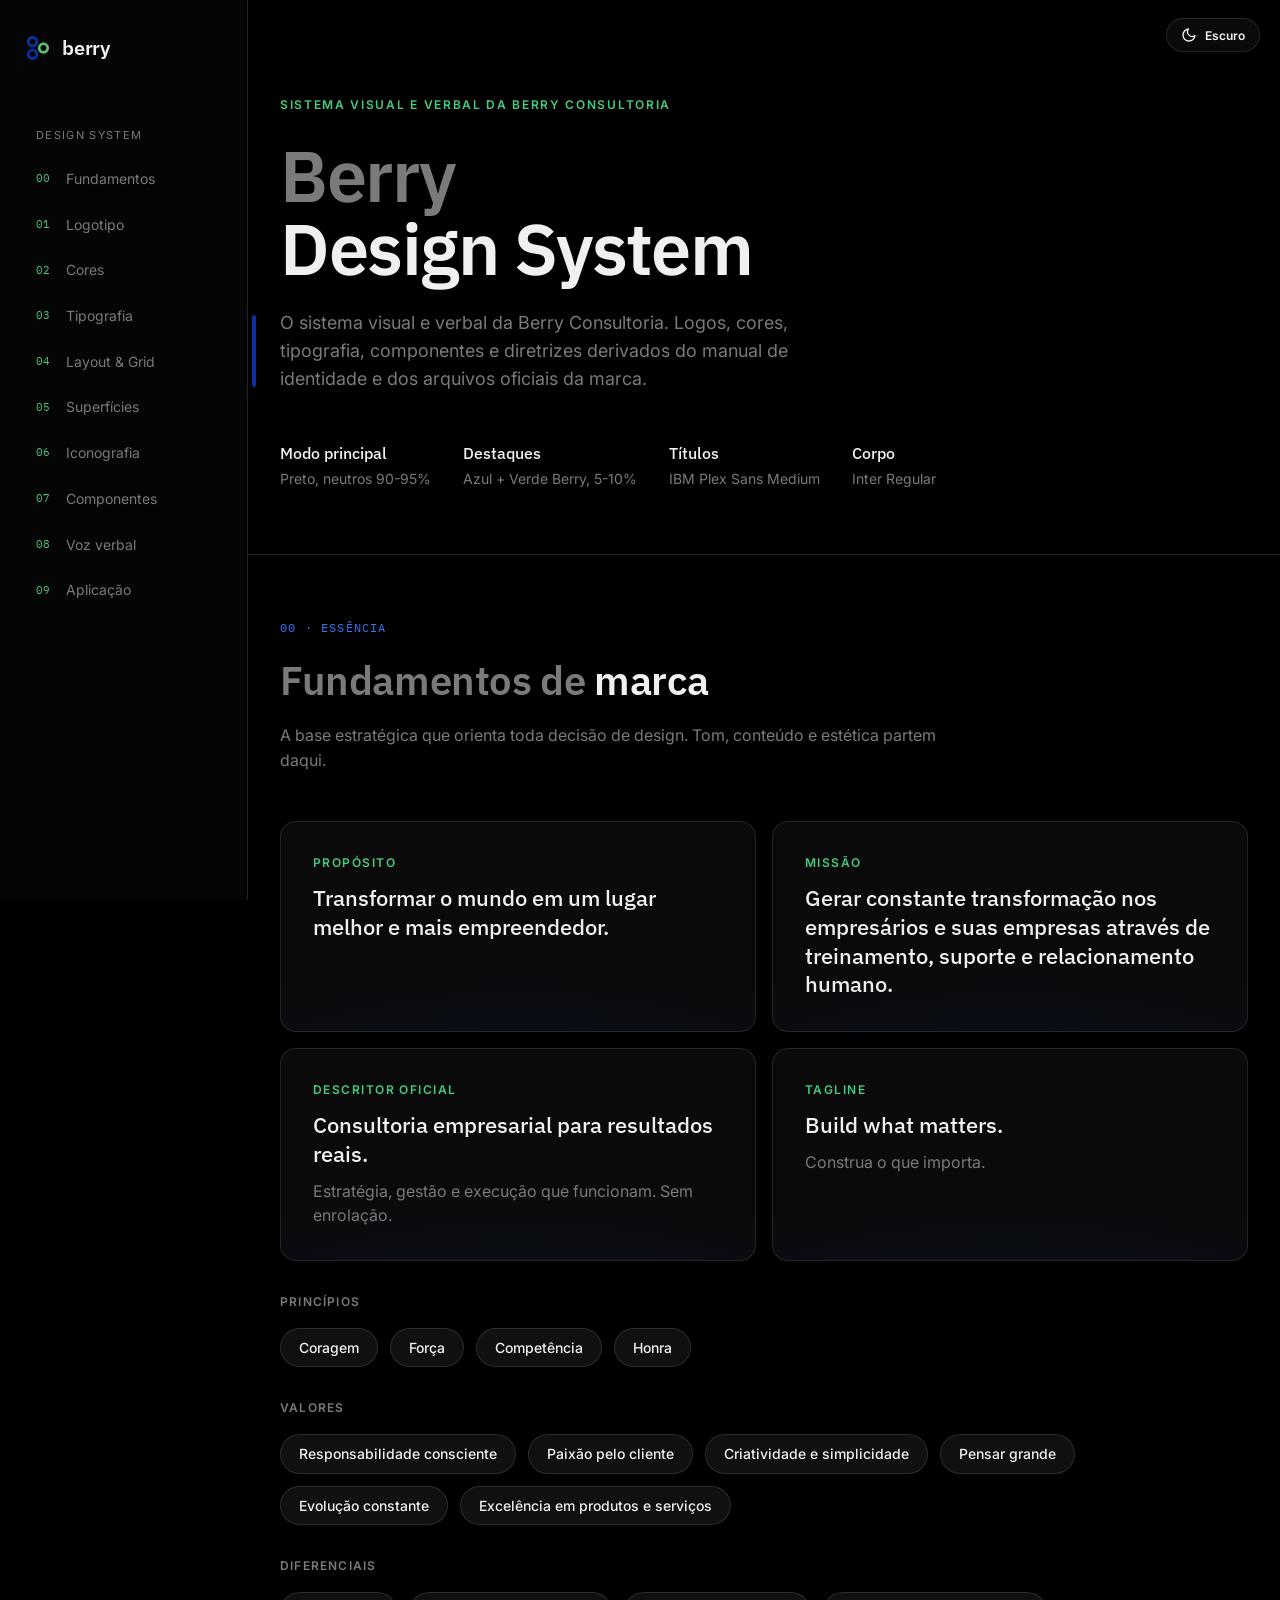
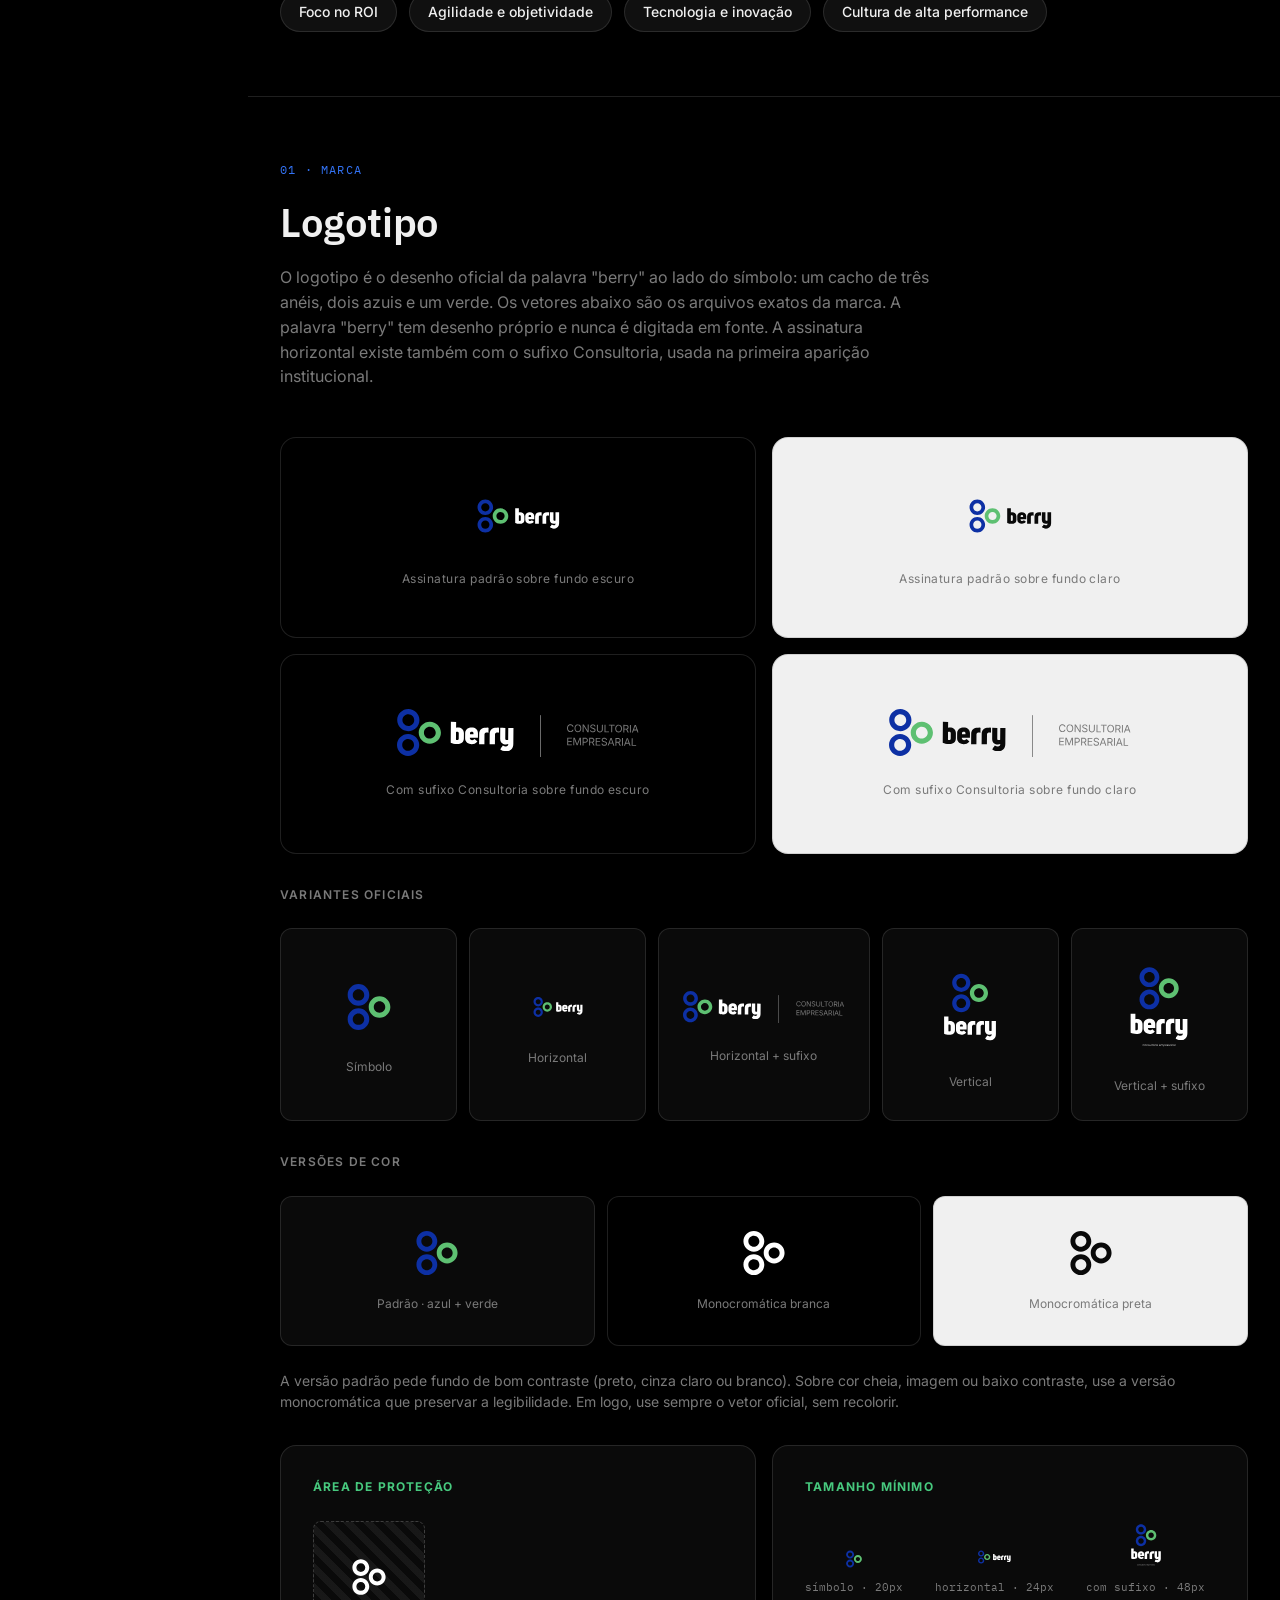
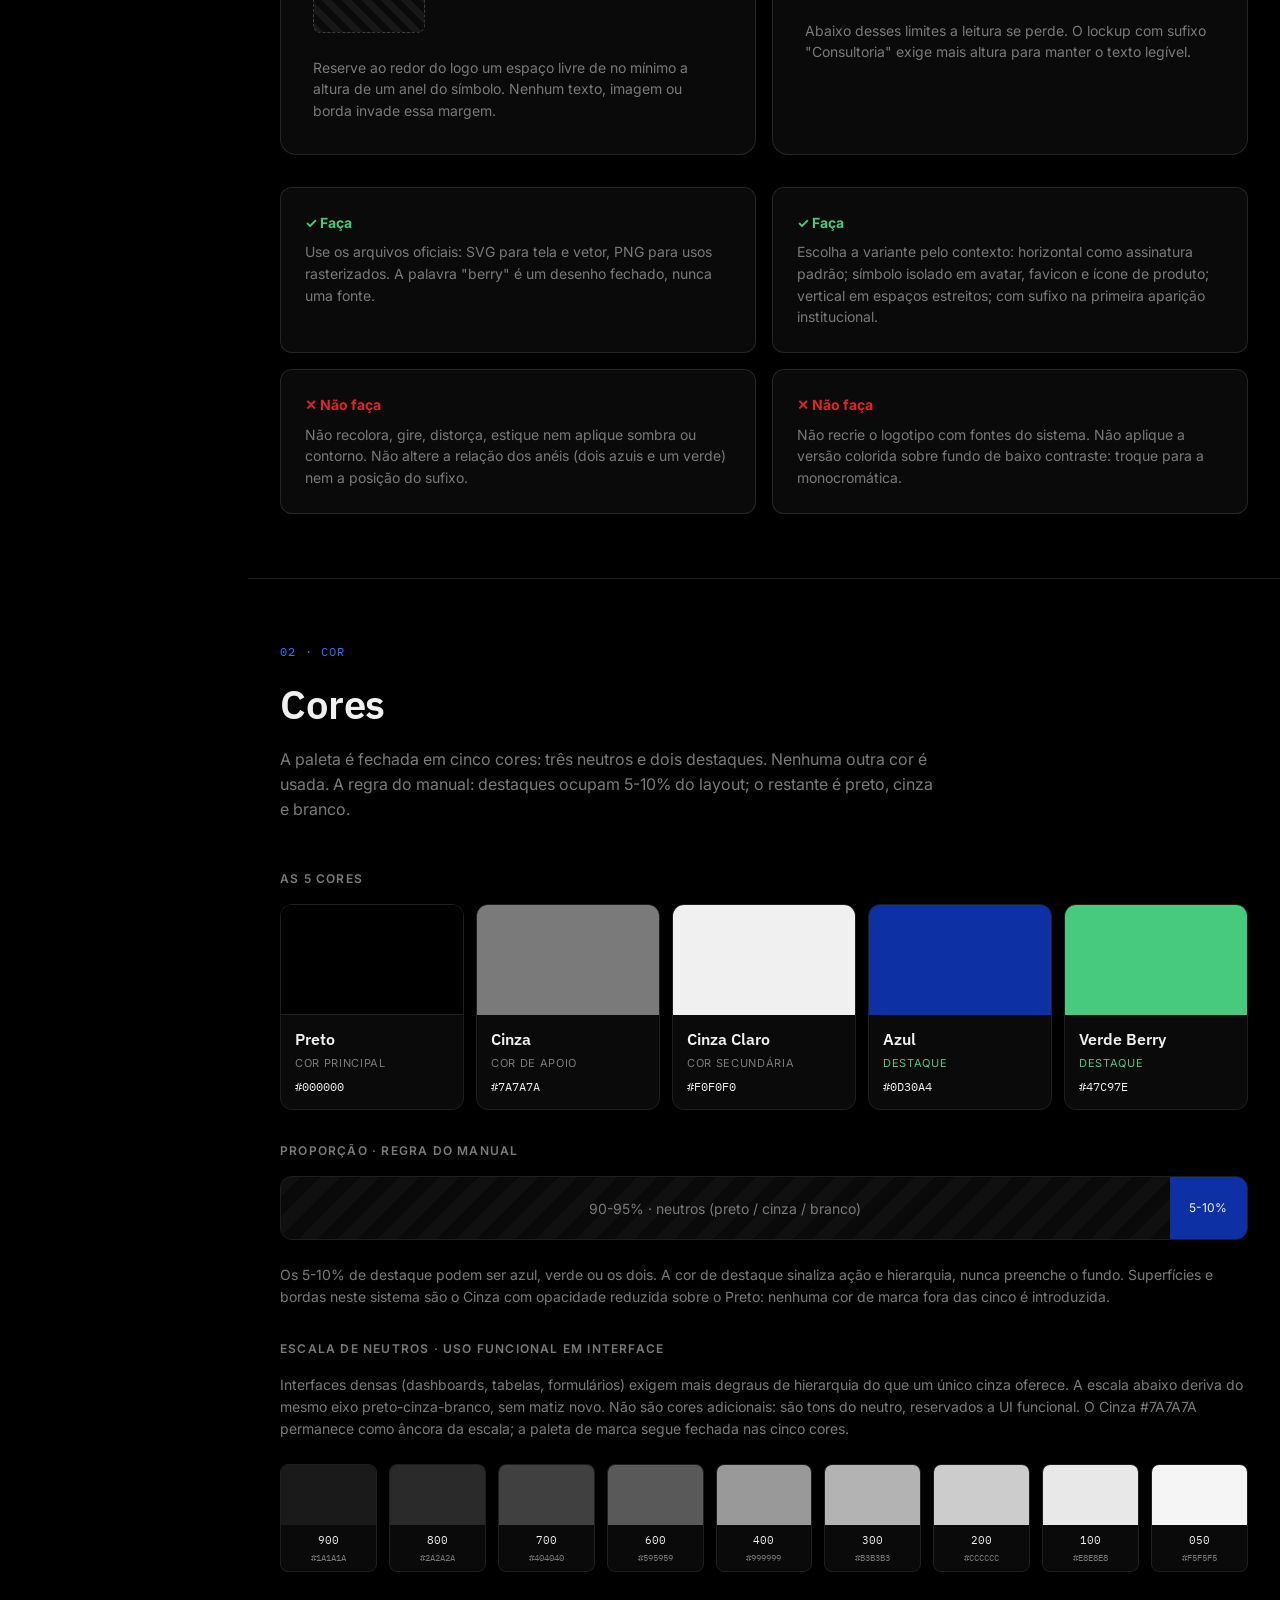
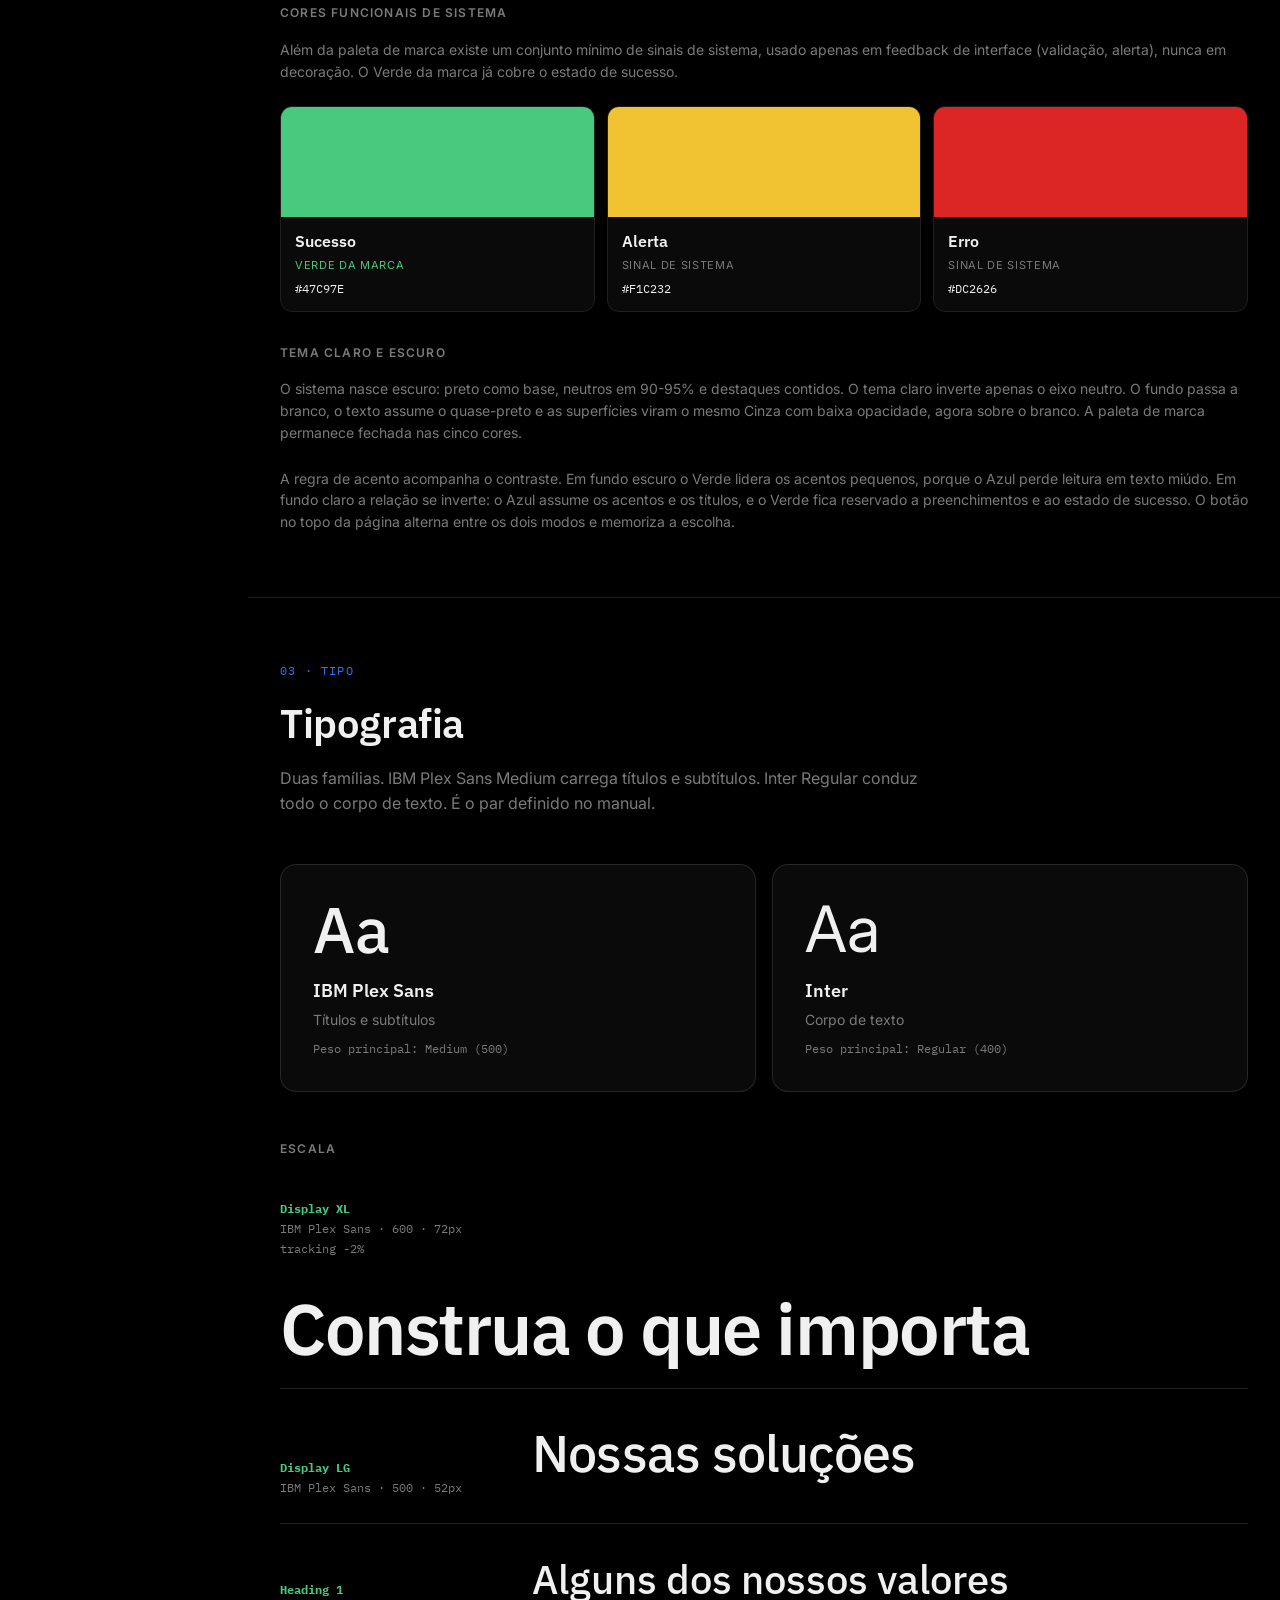
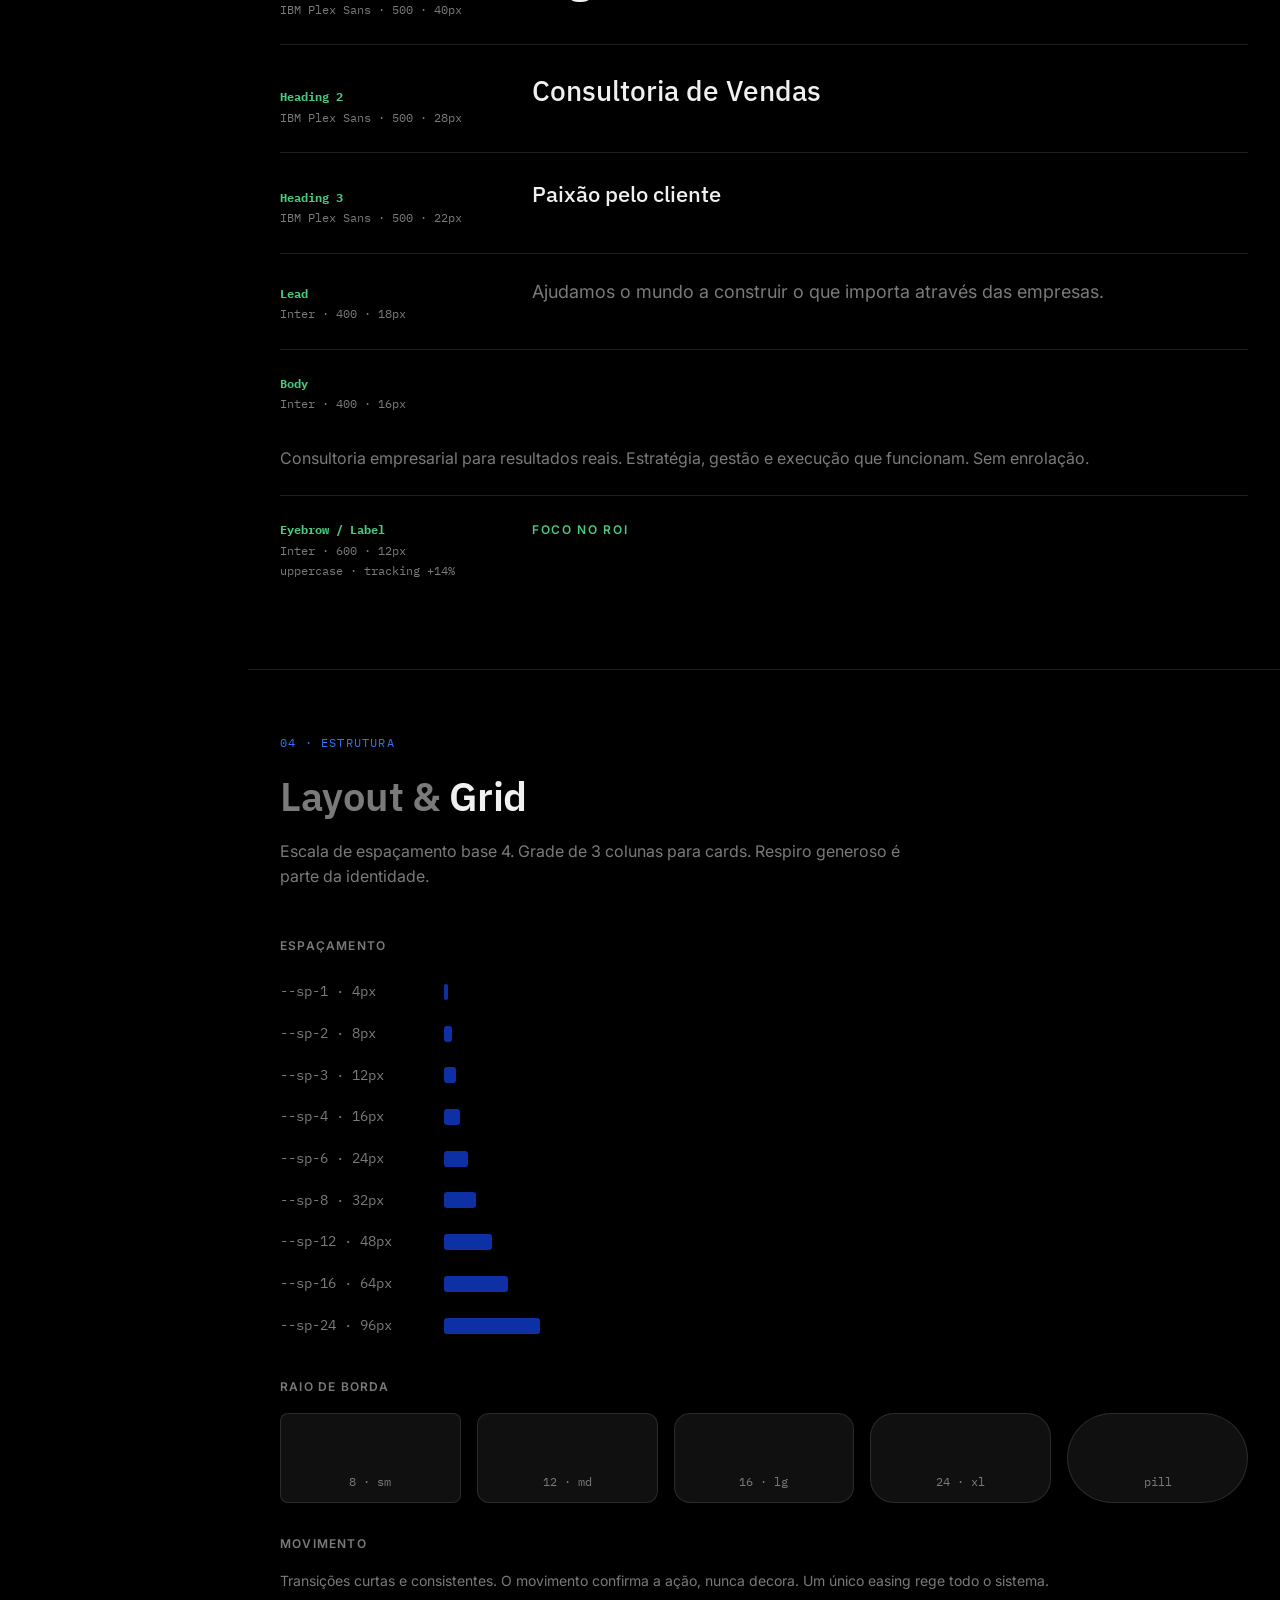
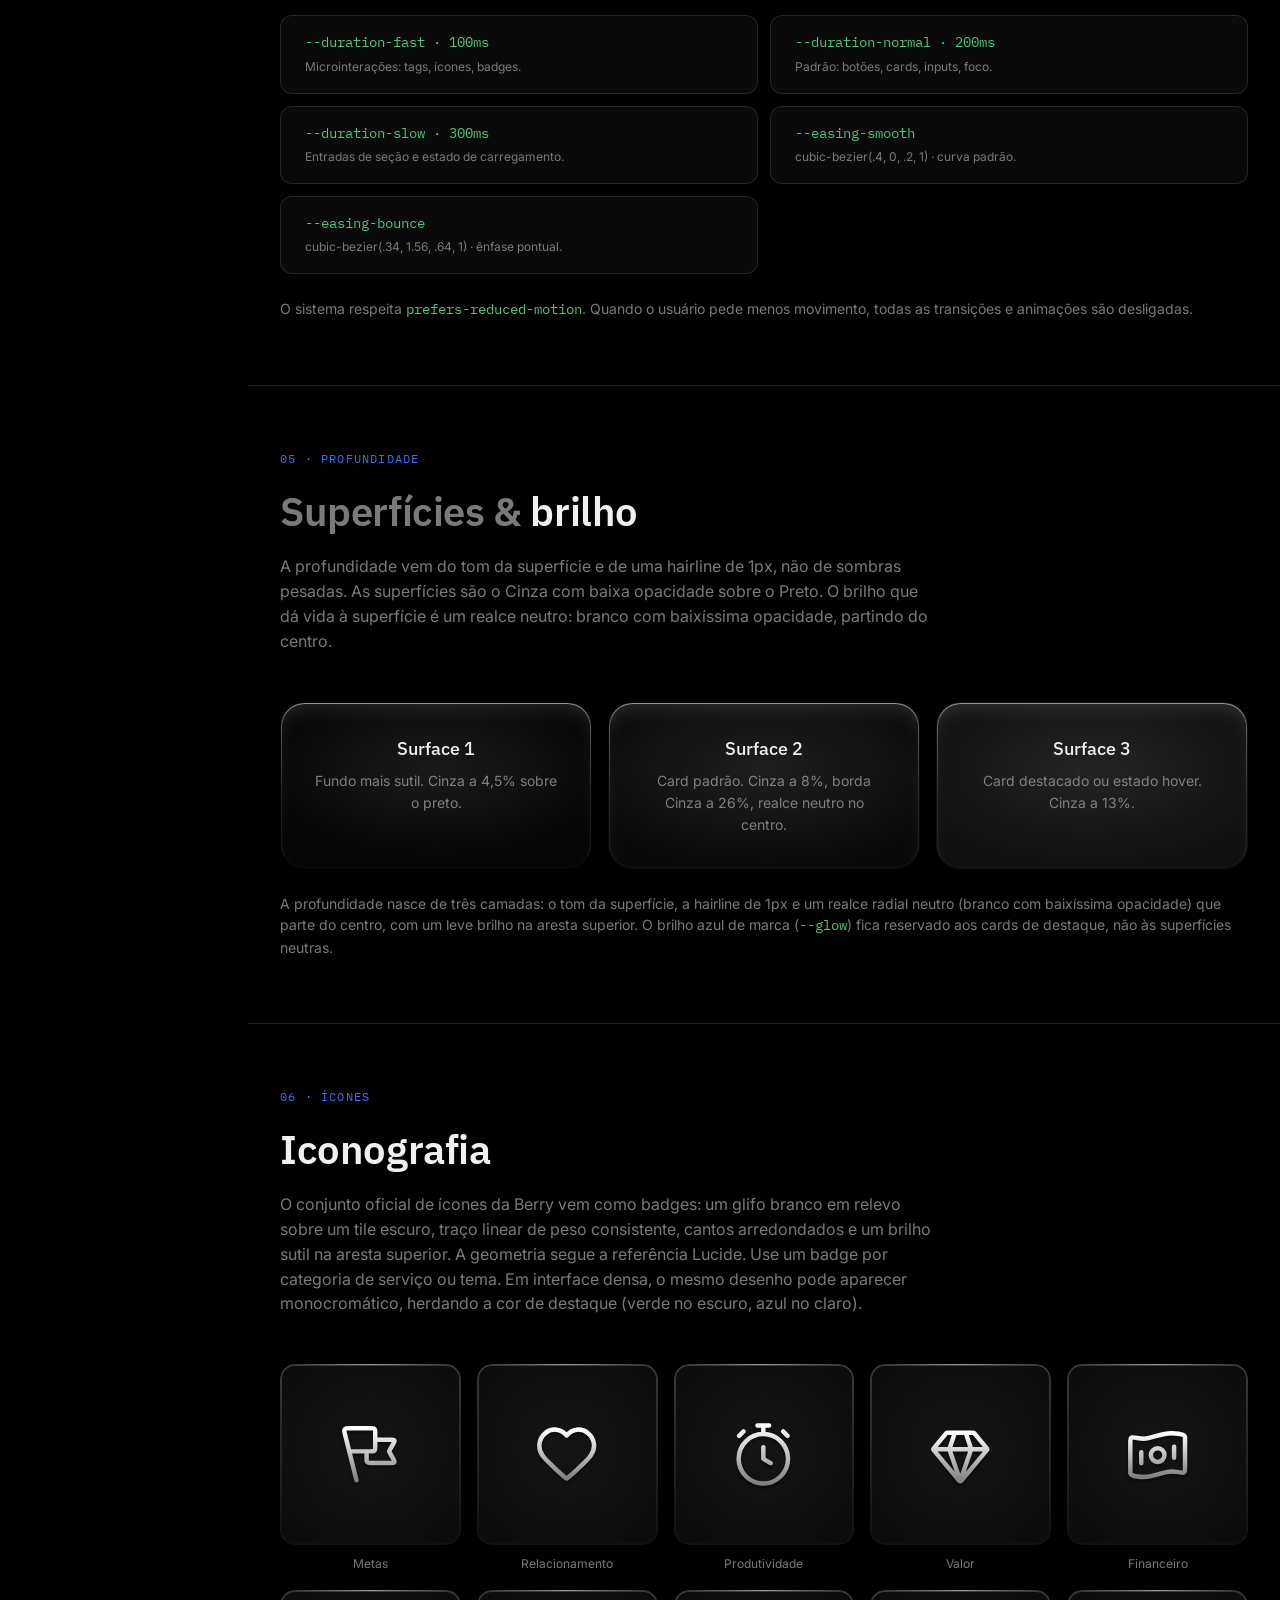
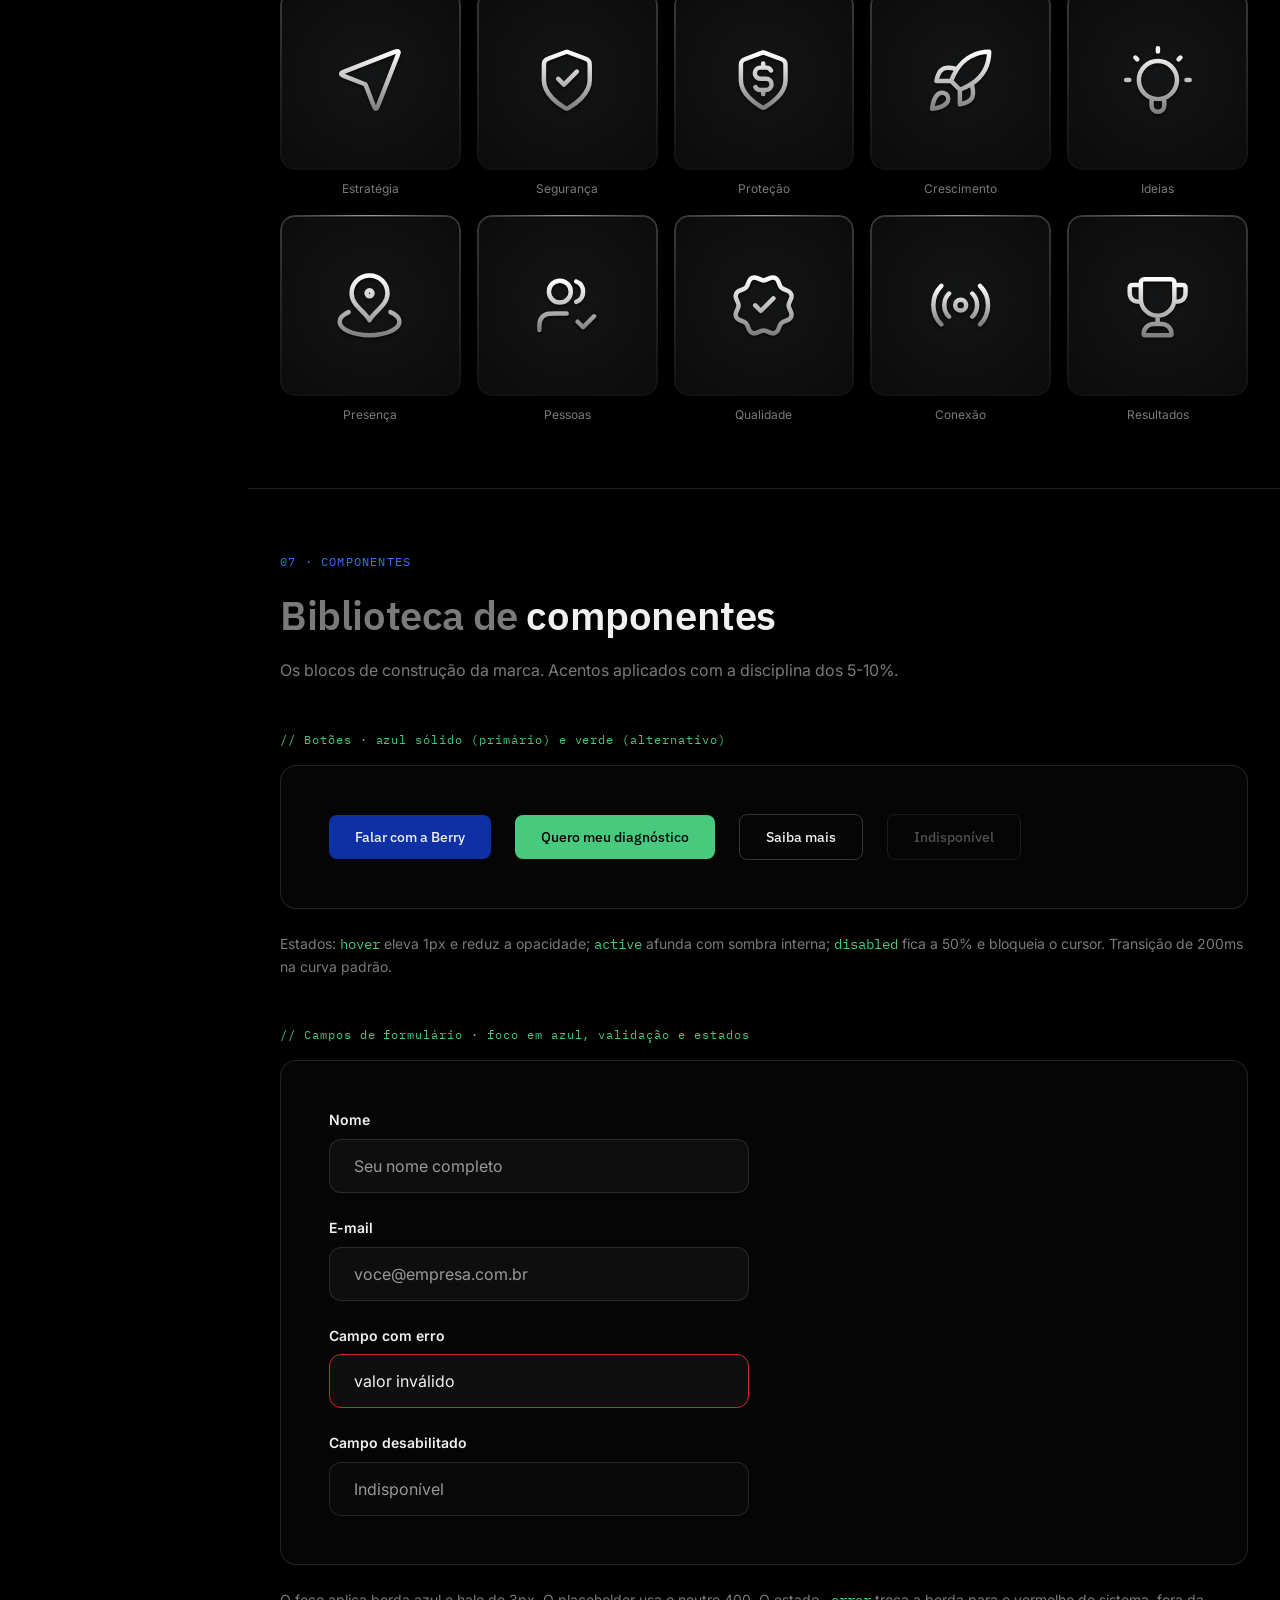
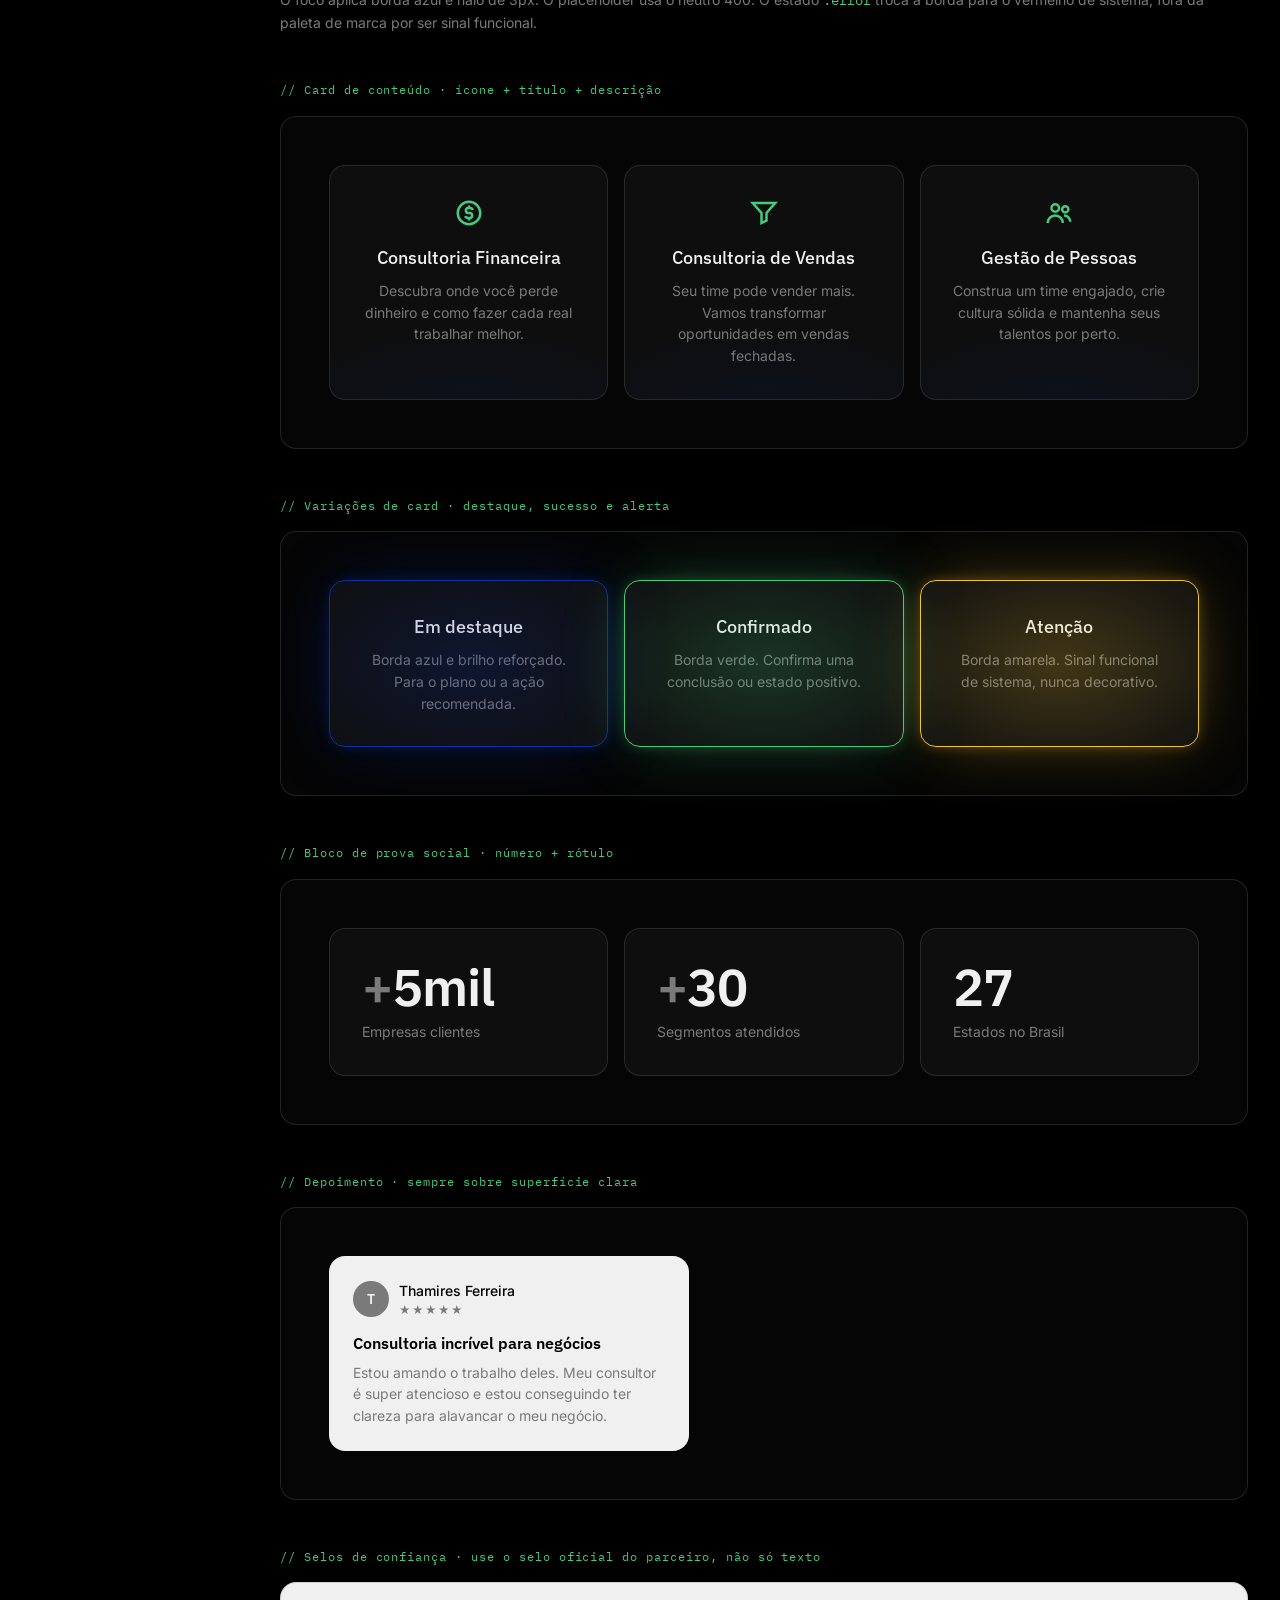
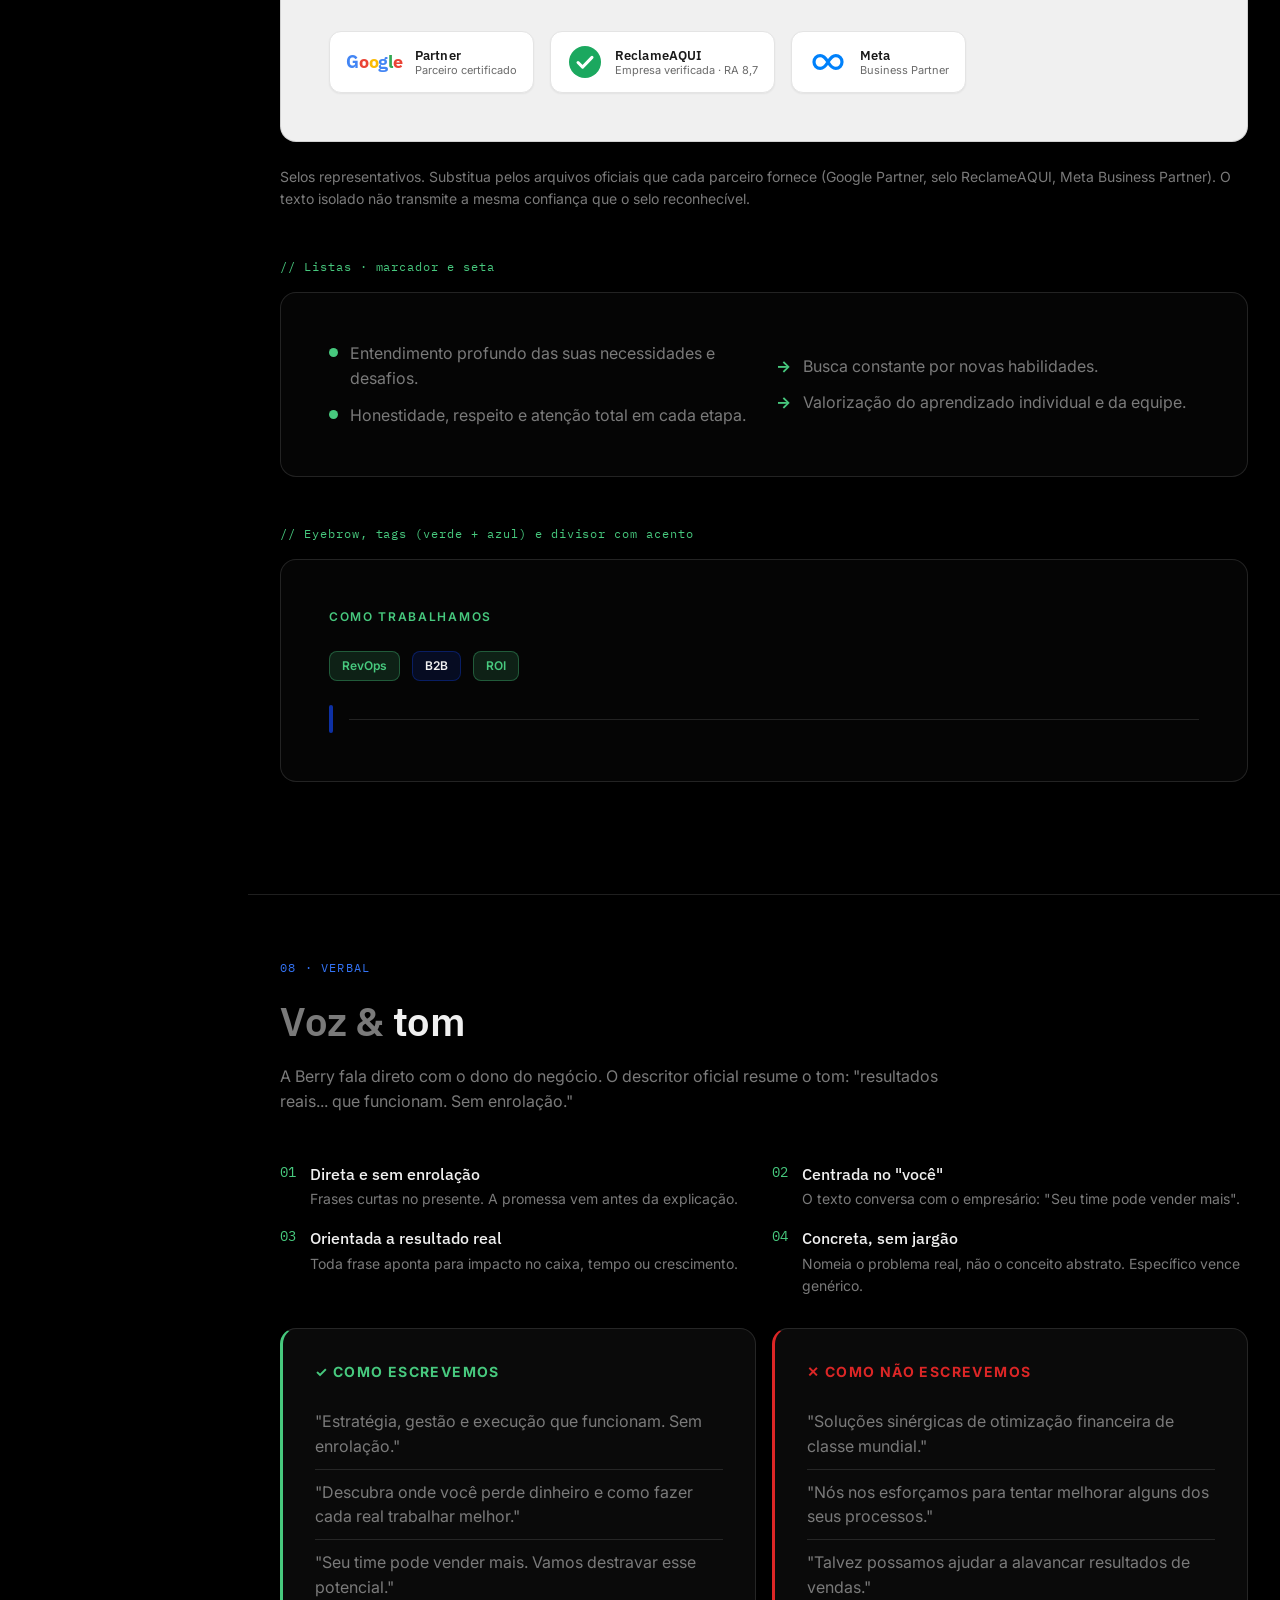
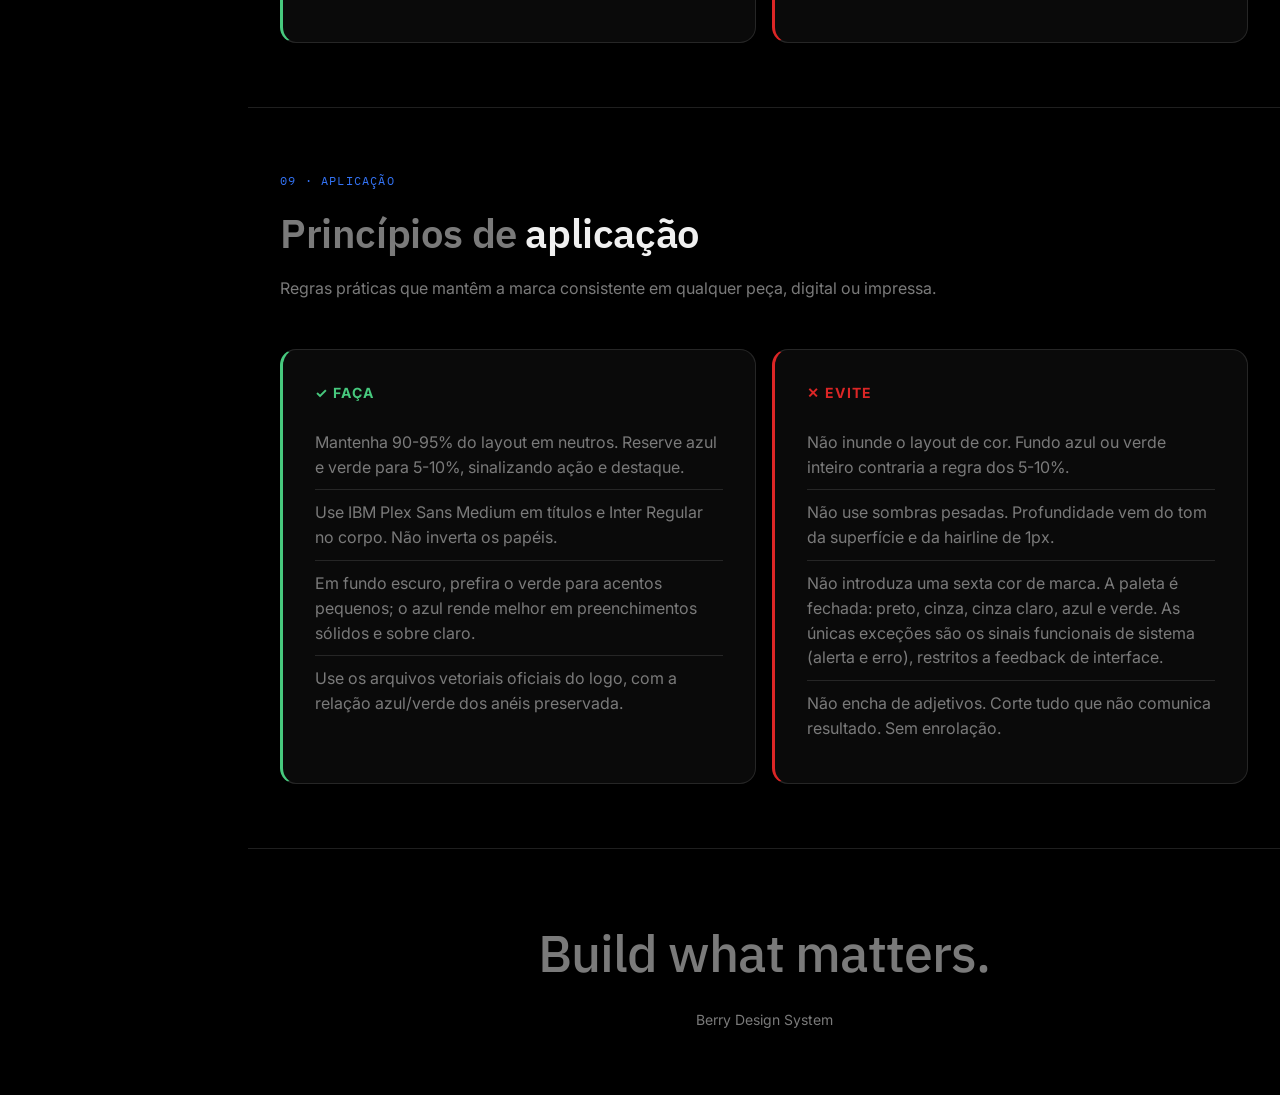
==== index.html @ 5115eb6d "Adiciona o Berry Design System (página autocontida) HTML único e sem dependências com fundamentos de" ====
<!DOCTYPE html>
<html lang="pt-BR">
<head>
<meta charset="UTF-8">
<meta name="viewport" content="width=device-width, initial-scale=1.0">
<title>Berry · Design System</title>
<link rel="icon" type="image/svg+xml" href="data:image/svg+xml,<svg xmlns='http://www.w3.org/2000/svg' viewBox='0 0 1080 1080'><path fill='%230D30A4' d='M329.5,998.3c-119.4,0-216.5-97-216.5-215.8s97.4-215.8,216.5-215.8,216.5,97,216.5,215.8-97.4,215.8-216.5,215.8ZM329.5,668.3c-63.2,0-114.8,51.3-114.8,114.2s51.6,114.2,114.8,114.2,114.8-51.3,114.8-114.2-51.6-114.2-114.8-114.2Z'/><path fill='%230D30A4' d='M329.5,513.4c-119.4,0-216.5-97-216.5-215.8s97.4-215.8,216.5-215.8,216.5,97,216.5,215.8-97.4,215.8-216.5,215.8ZM329.5,183.7c-63.2,0-114.8,51.3-114.8,114.2s51.6,114.2,114.8,114.2,114.8-51.3,114.8-114.2-51.6-114.2-114.8-114.2Z'/><path fill='%235EC072' d='M750.5,755.8c-119.4,0-216.5-97-216.5-215.8s97.4-215.8,216.5-215.8,216.5,97,216.5,215.8-97.4,215.8-216.5,215.8h0ZM750.5,425.9c-63.2,0-114.8,51.3-114.8,114.2s51.6,114.2,114.8,114.2,114.8-51.3,114.8-114.2-51.6-114.2-114.8-114.2h0Z'/></svg>">
<link rel="preconnect" href="https://fonts.googleapis.com">
<link rel="preconnect" href="https://fonts.gstatic.com" crossorigin>
<link href="https://fonts.googleapis.com/css2?family=IBM+Plex+Sans:wght@400;500;600;700&family=IBM+Plex+Mono:wght@400;500&family=Inter:wght@400;500;600&display=swap" rel="stylesheet">
<style>
/* =========================================================
   BERRY DESIGN SYSTEM
   ========================================================= */
:root{
  /* ---------- AS 5 CORES OFICIAIS ---------- */
  --preto:#000000;        /* cor principal */
  --cinza:#7A7A7A;        /* cor de apoio */
  --cinza-claro:#F0F0F0;  /* cor secundária */
  --azul:#0D30A4;         /* destaque */
  --verde:#47C97E;        /* destaque */

  /* ---------- SUPERFÍCIES = Cinza com opacidade sobre Preto ---------- */
  --surface-1:rgba(122,122,122,.045);
  --surface-2:rgba(122,122,122,.08);
  --surface-3:rgba(122,122,122,.13);
  --border:rgba(122,122,122,.26);
  --border-strong:rgba(122,122,122,.40);

  /* ---------- TEXTO (Cinza Claro e Cinza) ---------- */
  --txt:var(--cinza-claro);   /* texto principal sobre escuro */
  --txt-2:var(--cinza);       /* texto secundário / muted */

  /* ---------- ACENTO LEGÍVEL SOBRE ESCURO ----------
     Em fundo preto o Azul tem baixo contraste em textos pequenos,
     então o Verde lidera os acentos pequenos (texto, ícones, marcadores).
     O Azul é reservado a preenchimentos sólidos (botões, barras).
     Ambos são a mesma cor de destaque, sem nova cor. */
  --accent-text:var(--verde);

  /* ---------- BRILHO (Azul com opacidade) ---------- */
  --glow:radial-gradient(120% 90% at 50% 130%, rgba(13,48,164,.16), transparent 70%);

  /* ---------- TEMA (canvas alternável) ---------- */
  --bg:var(--preto);   /* fundo da página; invertido no tema claro */

  /* ---------- AZUL LEGÍVEL EM TEXTO SOBRE ESCURO ----------
     O Azul #0D30A4 perde contraste em texto pequeno sobre o preto.
     Para ESCRITA em azul no escuro, use o azul-texto mais claro. */
  --azul-text:#3373F5;

  /* ---------- SINAIS FUNCIONAIS DE SISTEMA (fora da paleta) ---------- */
  --warning:#F1C232;   /* atenção (amarelo) */
  --error:#DC2626;     /* erro */

  /* ---------- TIPOGRAFIA ---------- */
  --font-display:"IBM Plex Sans",-apple-system,BlinkMacSystemFont,sans-serif;
  --font-body:"Inter",-apple-system,BlinkMacSystemFont,sans-serif;
  --font-mono:"IBM Plex Mono",ui-monospace,Menlo,monospace;
  --fs-display-xl:clamp(48px,7vw,72px);
  --fs-display-lg:clamp(36px,5vw,52px);
  --fs-h1:clamp(30px,4vw,40px);
  --fs-h2:28px; --fs-h3:22px; --fs-lg:18px; --fs-base:16px; --fs-sm:14px; --fs-xs:12px;

  /* ---------- ESPAÇAMENTO (base 4) ---------- */
  --sp-1:4px; --sp-2:8px; --sp-3:12px; --sp-4:16px;
  --sp-6:24px; --sp-8:32px; --sp-12:48px; --sp-16:64px; --sp-24:96px;

  /* ---------- RAIO ---------- */
  --r-sm:8px; --r-md:12px; --r-lg:16px; --r-xl:24px; --r-pill:999px;
  --container:1160px;

  /* ---------- CINZAS INTERMEDIÁRIOS (novo) ---------- */
  --cinza-900:#1A1A1A;     /* Mínimo em fundo escuro */
  --cinza-800:#2A2A2A;     /* Hover em elementos */
  --cinza-700:#404040;     /* Bordas mais fortes */
  --cinza-600:#595959;     /* Texto secundário alternativo */
  --cinza-400:#999999;     /* Placeholder, disabled */
  --cinza-300:#B3B3B3;     /* Light border */
  --cinza-200:#CCCCCC;     /* Very light border */
  --cinza-100:#E8E8E8;     /* Surface ultra-sutil */
  --cinza-050:#F5F5F5;     /* Superfície clara */

  /* ---------- MOTION (novo) ---------- */
  --duration-fast:100ms;
  --duration-normal:200ms;
  --duration-slow:300ms;
  --easing-smooth:cubic-bezier(0.4,0,0.2,1);
  --easing-bounce:cubic-bezier(0.34,1.56,0.64,1);
}

/* ===================== TEMA CLARO ===================== */
/* O tema claro inverte apenas o eixo neutro. A paleta de marca
   permanece fechada; o acento pequeno passa de Verde para Azul,
   que rende mais contraste sobre fundo claro. */
html.light{
  --bg:#FFFFFF;
  --txt:#0A0A0A;
  --txt-2:#595959;
  --surface-1:rgba(122,122,122,.05);
  --surface-2:rgba(122,122,122,.09);
  --surface-3:rgba(122,122,122,.15);
  --border:rgba(122,122,122,.28);
  --border-strong:rgba(122,122,122,.45);
  --accent-text:var(--azul);
  --azul-text:var(--azul);
  --glow:radial-gradient(120% 90% at 50% 130%, rgba(13,48,164,.10), transparent 70%);
}
/* Logotipos que herdam currentColor recebem tinta escura no tema claro */
html.light .variant,
html.light .minsizes .ms,
html.light .clearbox svg{color:#0A0A0A}
/* Superfície de vidro adaptada ao fundo claro: hairline cinza + sombra suave */
html.light .bcard.surf{border-color:var(--border);box-shadow:0 1px 2px rgba(0,0,0,.04),0 6px 18px -10px rgba(0,0,0,.14)}
html.light .bcard.surf::before{background:linear-gradient(to top,rgba(122,122,122,.05),rgba(122,122,122,.12) 45%,rgba(122,122,122,.24))}
html.light .bcard.surf::after{background:radial-gradient(90% 85% at 50% 40%,rgba(122,122,122,.05),transparent 65%)}

/* ===================== ALTERNADOR DE TEMA ===================== */
.theme-toggle{position:fixed;top:18px;right:20px;z-index:50;display:inline-flex;align-items:center;gap:8px;background:var(--surface-2);border:1px solid var(--border);color:var(--txt);border-radius:var(--r-pill);padding:8px 14px;font-family:var(--font-body);font-size:var(--fs-xs);font-weight:600;cursor:pointer;backdrop-filter:blur(8px);transition:all var(--duration-normal) var(--easing-smooth)}
.theme-toggle:hover{border-color:var(--border-strong);background:var(--surface-3)}
.theme-toggle svg{width:16px;height:16px;stroke-width:2;stroke-linecap:round;stroke-linejoin:round}
.theme-toggle .lbl::after{content:"Escuro"}
.theme-toggle .ic-sun{display:none}
html.light .theme-toggle .ic-moon{display:none}
html.light .theme-toggle .ic-sun{display:block}
html.light .theme-toggle .lbl::after{content:"Claro"}
@media(max-width:980px){.theme-toggle{padding:9px}.theme-toggle .lbl{display:none}}

*{box-sizing:border-box;margin:0;padding:0}
html{scroll-behavior:smooth}
body{font-family:var(--font-body);background:var(--bg);color:var(--txt);line-height:1.55;-webkit-font-smoothing:antialiased;transition:background var(--duration-normal) var(--easing-smooth),color var(--duration-normal) var(--easing-smooth)}
h1,h2,h3,h4,h5{font-family:var(--font-display)}
a{color:inherit;text-decoration:none}
::selection{background:var(--azul);color:var(--cinza-claro)}

/* ===================== LAYOUT ===================== */
.shell{display:flex;min-height:100vh}
.sidenav{width:248px;flex-shrink:0;position:sticky;top:0;height:100vh;border-right:1px solid var(--border);padding:var(--sp-8) var(--sp-6);display:flex;flex-direction:column;gap:var(--sp-2);overflow-y:auto;background:var(--surface-1)}
.sidenav .brandrow{display:flex;align-items:center;gap:10px;margin-bottom:var(--sp-8)}
.sidenav .brandrow span{font-family:var(--font-display);font-weight:600;font-size:20px;letter-spacing:-.01em}
.sidenav a{font-size:var(--fs-sm);color:var(--txt-2);padding:8px 12px;border-radius:var(--r-sm);display:flex;gap:10px;align-items:center;transition:background .15s,color .15s}
.sidenav a:hover{background:var(--surface-2);color:var(--txt)}
.sidenav a .num{font-family:var(--font-mono);font-size:11px;color:var(--accent-text);width:20px}
.sidenav .navlabel{font-size:11px;letter-spacing:.12em;text-transform:uppercase;color:var(--txt-2);margin:var(--sp-6) 12px var(--sp-2)}
.main{flex:1;min-width:0}
.wrap{max-width:var(--container);margin:0 auto;padding:0 var(--sp-8)}

/* ===================== HERO ===================== */
.hero{padding:var(--sp-24) 0 var(--sp-16);border-bottom:1px solid var(--border)}
.hero-inner{position:relative}
.hero .eyebrow{color:var(--accent-text);text-transform:uppercase;letter-spacing:.14em;font-size:var(--fs-xs);font-weight:600;margin-bottom:var(--sp-6);font-family:var(--font-body)}
.hero h1{font-size:var(--fs-display-xl);font-weight:600;letter-spacing:-.02em;line-height:1.02}
.hero h1 .ghost{color:var(--txt-2);display:block}
.hero p{max-width:580px;color:var(--txt-2);font-size:var(--fs-lg);margin-top:var(--sp-6);position:relative}
.hero p::before{content:"";position:absolute;left:-28px;top:6px;width:4px;height:calc(100% - 12px);background:var(--azul);border-radius:var(--r-pill)}
.hero .meta{display:flex;gap:var(--sp-8);margin-top:var(--sp-12);flex-wrap:wrap}
.hero .meta div{font-size:var(--fs-sm);color:var(--txt-2)}
.hero .meta strong{display:block;color:var(--txt);font-size:var(--fs-base);font-weight:500;margin-bottom:2px;font-family:var(--font-display)}

/* ===================== SEÇÕES ===================== */
section{padding:var(--sp-16) 0;border-bottom:1px solid var(--border)}
.sec-head{margin-bottom:var(--sp-12)}
.sec-head .kicker{font-family:var(--font-mono);font-size:var(--fs-xs);color:var(--azul-text);letter-spacing:.1em;margin-bottom:var(--sp-3)}
.sec-head h2{font-size:var(--fs-h1);font-weight:600;letter-spacing:-.01em;color:var(--txt-2)}
.sec-head h2 .em{color:var(--txt)}
.sec-head p{color:var(--txt-2);max-width:660px;margin-top:var(--sp-3);font-size:var(--fs-base)}
.sub{font-size:var(--fs-xs);text-transform:uppercase;letter-spacing:.1em;color:var(--txt-2);font-weight:600;margin:var(--sp-8) 0 var(--sp-4);font-family:var(--font-body)}
.note{color:var(--txt-2);font-size:var(--fs-sm);margin-top:var(--sp-6)}
.note code{font-family:var(--font-mono);color:var(--accent-text)}

/* ===================== FUNDAMENTOS ===================== */
.foundation{display:grid;grid-template-columns:repeat(2,1fr);gap:var(--sp-4)}
.fcard{background:var(--surface-2);border:1px solid var(--border);border-radius:var(--r-lg);padding:var(--sp-8);position:relative;overflow:hidden}
.fcard::after{content:"";position:absolute;inset:0;background:var(--glow);pointer-events:none}
.fcard .lbl{color:var(--accent-text);font-size:var(--fs-xs);text-transform:uppercase;letter-spacing:.12em;font-weight:600;margin-bottom:var(--sp-3);position:relative}
.fcard p{color:var(--txt-2);position:relative}
.fcard .big{color:var(--txt);font-size:var(--fs-h3);font-weight:500;line-height:1.3;font-family:var(--font-display);position:relative}
.pillrow{display:flex;flex-wrap:wrap;gap:var(--sp-3)}
.pill{background:var(--surface-3);border:1px solid var(--border);border-radius:var(--r-pill);padding:8px 18px;font-size:var(--fs-sm);font-weight:500}

/* ===================== LOGO ===================== */
.logo-grid{display:grid;grid-template-columns:1fr 1fr;gap:var(--sp-4)}
.logo-box{border:1px solid var(--border);border-radius:var(--r-lg);padding:var(--sp-12);display:flex;flex-direction:column;align-items:center;justify-content:center;gap:var(--sp-6);min-height:200px}
.logo-box.on-light{background:var(--cinza-claro);color:#090909}
.logo-box.on-dark{background:var(--preto);color:#fff}
.logo-box svg{width:auto;display:block}
.logo-box .cap{font-size:var(--fs-xs);letter-spacing:.04em;color:var(--txt-2)}
.logo-box.on-light .cap{color:var(--cinza)}
.variant-grid{display:grid;grid-template-columns:repeat(5,1fr);gap:var(--sp-3);margin-top:var(--sp-6)}
.variant{border:1px solid var(--border);border-radius:var(--r-md);padding:var(--sp-8) var(--sp-6) var(--sp-6);text-align:center;background:var(--surface-2);color:#fff;display:flex;flex-direction:column;align-items:center;justify-content:center;gap:var(--sp-6);min-height:170px}
.variant svg{width:auto;display:block}
.variant .vt{font-size:var(--fs-xs);color:var(--txt-2)}
.colorvar-grid{display:grid;grid-template-columns:repeat(3,1fr);gap:var(--sp-3);margin-top:var(--sp-6)}
.cvar{border:1px solid var(--border);border-radius:var(--r-md);min-height:150px;display:flex;flex-direction:column;align-items:center;justify-content:center;gap:var(--sp-4);padding:var(--sp-6)}
.cvar svg{height:52px;width:auto;display:block}
.cvar .vt{font-size:var(--fs-xs);color:var(--txt-2)}
.cvar.padrao{background:var(--surface-2);color:#fff}
.cvar.mono-w{background:var(--preto);color:#fff}
.cvar.mono-b{background:var(--cinza-claro);color:#090909}
.cvar.mono-b .vt{color:var(--cinza)}
.logo-specs{display:grid;grid-template-columns:1fr 1fr;gap:var(--sp-4);margin-top:var(--sp-8)}
.spec-box{border:1px solid var(--border);border-radius:var(--r-lg);background:var(--surface-2);padding:var(--sp-8);display:flex;flex-direction:column}
.spec-box h4{font-family:var(--font-body);font-size:var(--fs-xs);text-transform:uppercase;letter-spacing:.1em;color:var(--accent-text);margin-bottom:var(--sp-6)}
.spec-box p{font-size:var(--fs-sm);color:var(--txt-2);margin-top:var(--sp-6)}
.clearbox{display:inline-flex;align-self:flex-start;padding:34px;background:repeating-linear-gradient(45deg,var(--surface-3),var(--surface-3) 7px,transparent 7px,transparent 14px);border:1px dashed var(--border-strong);border-radius:var(--r-sm)}
.clearbox svg{height:42px;width:auto;color:#fff;display:block}
.minsizes{display:flex;align-items:flex-end;gap:var(--sp-8);flex-wrap:wrap}
.minsizes .ms{display:flex;flex-direction:column;align-items:center;gap:10px;color:#fff}
.minsizes .ms svg{width:auto;display:block}
.minsizes .ms span{font-family:var(--font-mono);font-size:11px;color:var(--txt-2)}
.logo-rules{display:grid;grid-template-columns:1fr 1fr;gap:var(--sp-4);margin-top:var(--sp-8)}
.rule{background:var(--surface-2);border:1px solid var(--border);border-radius:var(--r-md);padding:var(--sp-6)}
.rule h4{font-family:var(--font-body);font-size:var(--fs-sm);margin-bottom:var(--sp-2)}
.rule.ok h4{color:var(--verde)}.rule.no h4{color:#DC2626}
.rule p{font-size:var(--fs-sm);color:var(--txt-2)}

/* ===================== CORES ===================== */
.swatch-row{display:grid;grid-template-columns:repeat(5,1fr);gap:var(--sp-3)}
.swatch{border:1px solid var(--border);border-radius:var(--r-md);overflow:hidden}
.swatch .chip{height:110px}
.swatch .info{padding:12px 14px;background:var(--surface-2)}
.swatch .info .name{font-size:var(--fs-base);font-weight:600;font-family:var(--font-display)}
.swatch .info .role{font-size:11px;text-transform:uppercase;letter-spacing:.06em;margin-top:3px;color:var(--txt-2)}
.swatch .info .role.acc{color:var(--accent-text)}
.swatch .info .hex{font-family:var(--font-mono);font-size:var(--fs-xs);color:var(--txt);text-transform:uppercase;margin-top:6px}

.proportion{display:flex;height:64px;border-radius:var(--r-md);overflow:hidden;border:1px solid var(--border)}
.proportion .neu{flex:92;background:repeating-linear-gradient(135deg,var(--surface-3),var(--surface-3) 14px,var(--surface-2) 14px,var(--surface-2) 28px);display:flex;align-items:center;justify-content:center;color:var(--txt-2);font-size:var(--fs-sm)}
.proportion .acc{flex:8;background:var(--azul);display:flex;align-items:center;justify-content:center;color:var(--cinza-claro);font-size:var(--fs-xs);text-align:center}
.proportion .acc.g{background:var(--verde);color:var(--preto)}
.neutral-scale{display:grid;grid-template-columns:repeat(auto-fit,minmax(92px,1fr));gap:var(--sp-3)}
.nswatch{border:1px solid var(--border);border-radius:var(--r-sm);overflow:hidden}
.nswatch .nchip{height:60px}
.nswatch .nmeta{padding:7px 8px;background:var(--surface-2);text-align:center}
.nswatch .nname{font-family:var(--font-mono);font-size:11px;color:var(--txt)}
.nswatch .nhex{font-family:var(--font-mono);font-size:9px;color:var(--txt-2);text-transform:uppercase;margin-top:2px}

/* ===================== TIPOGRAFIA ===================== */
.type-row{padding:var(--sp-6) 0;border-bottom:1px solid var(--border);display:flex;align-items:baseline;gap:var(--sp-8);flex-wrap:wrap}
.type-row:last-child{border-bottom:none}
.type-row .spec{font-family:var(--font-mono);font-size:var(--fs-xs);color:var(--txt-2);width:220px;flex-shrink:0;line-height:1.7}
.type-row .spec b{color:var(--accent-text);display:block;font-family:var(--font-mono)}
.t-dxl{font-family:var(--font-display);font-size:var(--fs-display-xl);font-weight:600;letter-spacing:-.02em;line-height:1}
.t-dlg{font-family:var(--font-display);font-size:var(--fs-display-lg);font-weight:500;letter-spacing:-.015em}
.t-h1{font-family:var(--font-display);font-size:var(--fs-h1);font-weight:500}
.t-h2{font-family:var(--font-display);font-size:var(--fs-h2);font-weight:500}
.t-h3{font-family:var(--font-display);font-size:var(--fs-h3);font-weight:500}
.t-lg{font-family:var(--font-body);font-size:var(--fs-lg);font-weight:400;color:var(--txt-2)}
.t-base{font-family:var(--font-body);font-size:var(--fs-base);font-weight:400;color:var(--txt-2)}
.t-eye{font-family:var(--font-body);font-size:var(--fs-xs);font-weight:600;text-transform:uppercase;letter-spacing:.14em;color:var(--accent-text)}
.fontpair{display:grid;grid-template-columns:1fr 1fr;gap:var(--sp-4);margin-top:var(--sp-6)}
.fontcard{background:var(--surface-2);border:1px solid var(--border);border-radius:var(--r-lg);padding:var(--sp-8)}
.fontcard .glyph{font-size:64px;line-height:1;margin-bottom:var(--sp-4)}
.fontcard .nm{font-size:var(--fs-lg);font-weight:600;font-family:var(--font-display)}
.fontcard .ro{color:var(--txt-2);font-size:var(--fs-sm);margin-top:4px}
.fontcard .we{color:var(--txt-2);font-size:var(--fs-xs);font-family:var(--font-mono);margin-top:10px}

/* ===================== ESCALAS ===================== */
.scale-row{display:flex;align-items:center;gap:var(--sp-6);padding:10px 0}
.scale-row .bar{background:var(--azul);height:16px;border-radius:3px}
.scale-row code{font-family:var(--font-mono);font-size:var(--fs-sm);color:var(--txt-2);width:140px}
.radius-grid{display:grid;grid-template-columns:repeat(5,1fr);gap:var(--sp-4)}
.radius-grid div{background:var(--surface-3);border:1px solid var(--border);height:90px;display:flex;align-items:flex-end;justify-content:center;padding:10px;font-family:var(--font-mono);font-size:var(--fs-xs);color:var(--txt-2)}
.motion-grid{display:grid;grid-template-columns:repeat(2,1fr);gap:var(--sp-3)}
.mtoken{background:var(--surface-2);border:1px solid var(--border);border-radius:var(--r-md);padding:var(--sp-4) var(--sp-6);display:flex;flex-direction:column;gap:4px}
.mtoken code{font-family:var(--font-mono);font-size:var(--fs-sm);color:var(--accent-text)}
.mtoken span{font-size:var(--fs-xs);color:var(--txt-2)}

/* ===================== ÍCONES (badges oficiais) ===================== */
.icon-grid{display:grid;grid-template-columns:repeat(5,1fr);gap:var(--sp-4)}
.icon-cell{display:flex;flex-direction:column;align-items:center;gap:10px;text-align:center}
.ico-badge{position:relative;width:100%;aspect-ratio:1;border-radius:15px;background:radial-gradient(80% 80% at 50% 47%,#141516,#0A0A0A);overflow:hidden;display:flex;align-items:center;justify-content:center}
.ico-badge::before{content:"";position:absolute;inset:0;border-radius:inherit;padding:2px;background:linear-gradient(#393A3B,#101112);-webkit-mask:linear-gradient(#fff 0 0) content-box,linear-gradient(#fff 0 0);mask:linear-gradient(#fff 0 0) content-box,linear-gradient(#fff 0 0);-webkit-mask-composite:xor;mask-composite:exclude;pointer-events:none}
.ico-badge::after{content:"";position:absolute;left:9%;right:9%;top:0;height:1px;background:linear-gradient(90deg,transparent,rgba(255,255,255,.5),transparent);pointer-events:none}
.ico-badge svg{width:62%;height:62%;display:block;filter:drop-shadow(0 2px 1.5px rgba(0,0,0,.55))}
.ico-badge svg path{fill:none;stroke:url(#ico-grad);stroke-width:6;stroke-linecap:round;stroke-linejoin:round}
.icon-cell span{font-size:var(--fs-xs);color:var(--txt-2)}

/* ===================== COMPONENTES ===================== */
.comp{margin-bottom:var(--sp-12)}
.comp .label{font-family:var(--font-mono);font-size:var(--fs-xs);color:var(--accent-text);margin-bottom:var(--sp-4);letter-spacing:.08em}
.demo{background:var(--surface-1);border:1px solid var(--border);border-radius:var(--r-lg);padding:var(--sp-12);display:flex;gap:var(--sp-6);flex-wrap:wrap;align-items:center}
.demo.light{background:var(--cinza-claro)}

.btn{font-family:var(--font-display);font-weight:500;font-size:var(--fs-sm);border:none;border-radius:var(--r-sm);padding:13px 26px;cursor:pointer;transition:all var(--duration-normal) var(--easing-smooth);display:inline-flex;align-items:center;gap:8px}
.btn:hover{opacity:.88;transform:translateY(-1px)}
.btn:active{transform:translateY(1px);box-shadow:inset 0 2px 8px rgba(0,0,0,.2)}
.btn:disabled{opacity:.5;cursor:not-allowed;color:var(--cinza-400)}
.btn-primary{background:var(--azul);color:var(--cinza-claro)}
.btn-green{background:var(--verde);color:var(--preto)}
.btn-ghost{background:transparent;color:var(--txt);border:1px solid var(--border-strong)}
.btn-ghost:hover{border-color:var(--accent-text);color:var(--accent-text);opacity:1}

.cards-3{display:grid;grid-template-columns:repeat(3,1fr);gap:var(--sp-4);width:100%}
.bcard{background:var(--surface-2);border:1px solid var(--border);border-radius:var(--r-lg);padding:var(--sp-8);text-align:center;position:relative;overflow:hidden;transition:all var(--duration-normal) var(--easing-smooth)}
.bcard::after{content:"";position:absolute;inset:0;background:var(--glow);pointer-events:none}
.bcard:hover{border-color:var(--border-strong);transform:translateY(-2px)}
.bcard.featured{border:1.5px solid var(--azul);box-shadow:0 0 16px -4px rgba(13,48,164,.5),0 0 70px -14px rgba(13,48,164,.45)}
.bcard.featured::after{background:radial-gradient(100% 100% at 50% 50%,rgba(13,48,164,.22),rgba(13,48,164,.06) 55%,transparent 82%)}
.bcard.success{border:1.5px solid var(--verde);box-shadow:0 0 16px -4px rgba(71,201,126,.45),0 0 70px -14px rgba(71,201,126,.4)}
.bcard.success::after{background:radial-gradient(100% 100% at 50% 50%,rgba(71,201,126,.20),rgba(71,201,126,.05) 55%,transparent 82%)}
.bcard.warning{border:1.5px solid var(--warning);box-shadow:0 0 16px -4px rgba(241,194,50,.45),0 0 70px -14px rgba(241,194,50,.4)}
.bcard.warning::after{background:radial-gradient(100% 100% at 50% 50%,rgba(241,194,50,.22),rgba(241,194,50,.06) 55%,transparent 82%)}
.bcard .ic{margin-bottom:var(--sp-4);display:flex;justify-content:center}
.bcard .ic svg{width:30px;height:30px;stroke-width:2;color:var(--accent-text)}
.bcard h4{font-family:var(--font-display);font-size:var(--fs-lg);font-weight:500;margin-bottom:var(--sp-2);position:relative}
.bcard p{font-size:var(--fs-sm);color:var(--txt-2);position:relative}
/* Superfície de vidro · hairline em gradiente + realce radial + brilho no topo (padrão do mock) */
.bcard.surf{border-radius:var(--r-xl);border-color:transparent;box-shadow:inset 0 1px 0 rgba(240,240,240,.28),inset 0 12px 26px -14px rgba(255,255,255,.22)}
.bcard.surf::before{content:"";position:absolute;inset:0;border-radius:inherit;padding:1px;background:linear-gradient(to top,rgba(240,240,240,.03),rgba(240,240,240,.10) 45%,rgba(240,240,240,.38));-webkit-mask:linear-gradient(#fff 0 0) content-box,linear-gradient(#fff 0 0);mask:linear-gradient(#fff 0 0) content-box,linear-gradient(#fff 0 0);-webkit-mask-composite:xor;mask-composite:exclude;pointer-events:none}
.bcard.surf::after{background:radial-gradient(90% 85% at 50% 40%,rgba(240,240,240,.09),rgba(240,240,240,.02) 55%,transparent 72%)}

.stats-grid{display:grid;grid-template-columns:repeat(3,1fr);gap:var(--sp-4);width:100%}
.stat{background:var(--surface-2);border:1px solid var(--border);border-radius:var(--r-lg);padding:var(--sp-8)}
.stat .n{font-family:var(--font-display);font-size:var(--fs-display-lg);font-weight:600;letter-spacing:-.02em;line-height:1}
.stat .n .ghost{color:var(--txt-2)}
.stat .l{color:var(--txt-2);font-size:var(--fs-sm);margin-top:var(--sp-2)}

.testi{background:var(--cinza-claro);border-radius:var(--r-lg);padding:var(--sp-6);max-width:360px}
.testi .top{display:flex;align-items:center;gap:10px;margin-bottom:var(--sp-3)}
.testi .av{width:36px;height:36px;border-radius:var(--r-pill);background:var(--cinza);color:var(--cinza-claro);display:flex;align-items:center;justify-content:center;font-weight:600;font-size:var(--fs-sm);font-family:var(--font-display)}
.testi .who .nm{color:var(--preto);font-size:var(--fs-sm);font-weight:500}
.testi .who .st{color:var(--cinza);font-size:11px;letter-spacing:1px}
.testi h5{font-family:var(--font-display);color:var(--preto);font-size:var(--fs-base);font-weight:600;margin-bottom:6px}
.testi p{color:var(--cinza);font-size:var(--fs-sm)}

.badge{background:transparent;border:1px solid var(--cinza);border-radius:var(--r-md);padding:12px 18px;color:var(--preto);font-size:var(--fs-sm);font-weight:600;display:inline-flex;align-items:center;gap:8px;font-family:var(--font-display);transition:all var(--duration-normal) var(--easing-smooth)}
.badge:hover{background:var(--cinza-claro);color:var(--preto)}

/* ===================== SELOS DE CONFIANÇA ===================== */
.trust-row{display:flex;gap:var(--sp-4);flex-wrap:wrap;align-items:stretch}
.seal{display:flex;align-items:center;gap:12px;background:#fff;border:1px solid #E4E4E4;border-radius:var(--r-md);padding:12px 16px;box-shadow:0 1px 2px rgba(0,0,0,.06)}
.seal .mark{flex-shrink:0;display:flex;align-items:center;justify-content:center}
.seal .txt{display:flex;flex-direction:column;line-height:1.18}
.seal .t1{font-family:var(--font-display);font-weight:600;font-size:13px;color:#1A1A1A;letter-spacing:.01em}
.seal .t2{font-size:11px;color:#6B6B6B;margin-top:1px}
.seal .gword{font-family:var(--font-display);font-weight:700;font-size:18px;letter-spacing:-.01em}

.blist,.arrlist{list-style:none;display:flex;flex-direction:column;gap:var(--sp-3)}
.blist li{display:flex;gap:12px;align-items:flex-start;color:var(--txt-2);font-size:var(--fs-base)}
.blist .dot{width:9px;height:9px;border-radius:var(--r-pill);background:var(--accent-text);margin-top:7px;flex-shrink:0}
.arrlist li{display:flex;gap:12px;color:var(--txt-2);font-size:var(--fs-base)}
.arrlist .arr{color:var(--accent-text);font-weight:700}

/* ===================== INPUTS (novo) ===================== */
input[type="text"],input[type="email"],input[type="password"],input[type="number"],input[type="search"],textarea,select{background:var(--surface-2);border:1px solid var(--border);border-radius:var(--r-md);padding:var(--sp-4) var(--sp-6);color:var(--txt);font-family:var(--font-body);font-size:var(--fs-base);transition:border-color var(--duration-normal) var(--easing-smooth),box-shadow var(--duration-normal) var(--easing-smooth),background var(--duration-normal) var(--easing-smooth)}
input:focus,textarea:focus,select:focus{outline:none;border-color:var(--azul);background:var(--surface-1);box-shadow:0 0 0 3px rgba(13,48,164,.1)}
input::placeholder{color:var(--cinza-400)}
input:disabled{background:var(--surface-1);color:var(--cinza-400);cursor:not-allowed}
label{font-weight:600;font-size:var(--fs-sm);color:var(--txt);display:block;margin-bottom:var(--sp-2)}
input.error{border-color:#DC2626}
input.error:focus{box-shadow:0 0 0 3px rgba(220,38,38,.1)}

.eyebrow-demo{color:var(--accent-text);text-transform:uppercase;letter-spacing:.14em;font-weight:600;font-size:var(--fs-xs)}
.tag{display:inline-flex;background:rgba(71,201,126,.14);color:var(--verde);border:1px solid rgba(71,201,126,.35);border-radius:var(--r-sm);padding:5px 12px;font-size:var(--fs-xs);font-weight:600;transition:all var(--duration-normal) var(--easing-smooth)}
.tag:hover{transform:scale(1.05)}
.tag.b{background:rgba(13,48,164,.18);color:var(--cinza-claro);border-color:rgba(13,48,164,.5)}
.divider-accent{display:flex;align-items:center;gap:var(--sp-4);width:100%;transition:all var(--duration-normal) var(--easing-smooth)}
.divider-accent .line{flex:1;height:1px;background:var(--border)}
.divider-accent .vbar{width:4px;height:28px;background:var(--azul);border-radius:var(--r-pill);transition:height var(--duration-normal) var(--easing-smooth)}
.divider-accent:hover .vbar{height:36px}

/* ===================== ANIMATIONS (novo) ===================== */
@keyframes fadeInUp{from{opacity:0;transform:translateY(8px)}to{opacity:1;transform:translateY(0)}}
section{animation:fadeInUp var(--duration-normal) var(--easing-smooth) both}
section:nth-child(2){animation-delay:50ms}
section:nth-child(3){animation-delay:100ms}
section:nth-child(4){animation-delay:150ms}
section:nth-child(5){animation-delay:200ms}

/* ===================== VOZ ===================== */
.principles{display:grid;grid-template-columns:repeat(2,1fr);gap:var(--sp-4)}
.principle{display:flex;gap:14px;align-items:flex-start}
.principle .k{font-family:var(--font-mono);color:var(--accent-text);font-size:var(--fs-sm)}
.principle div b{display:block;margin-bottom:2px;font-family:var(--font-display);font-weight:500}
.principle div p{color:var(--txt-2);font-size:var(--fs-sm)}
.voice-grid{display:grid;grid-template-columns:1fr 1fr;gap:var(--sp-4)}
.vbox{border:1px solid var(--border);border-radius:var(--r-lg);padding:var(--sp-8);background:var(--surface-2)}
.vbox.do{border-left:3px solid var(--verde)}
.vbox.dont{border-left:3px solid #DC2626}
.vbox h4{font-family:var(--font-body);font-size:var(--fs-sm);text-transform:uppercase;letter-spacing:.1em;margin-bottom:var(--sp-4)}
.vbox.do h4{color:var(--verde)}.vbox.dont h4{color:#DC2626}
.vbox .ex{font-size:var(--fs-base);padding:10px 0;border-bottom:1px solid var(--border);color:var(--txt-2)}
.vbox .ex:last-child{border-bottom:none}

/* ===================== FOOTER ===================== */
.foot{padding:var(--sp-16) 0;text-align:center}
.foot .mk{display:flex;justify-content:center;align-items:center;gap:14px;margin-bottom:var(--sp-4)}
.foot h2{font-family:var(--font-display);font-size:var(--fs-display-lg);font-weight:500;letter-spacing:-.02em;color:var(--txt-2)}
.foot p{color:var(--txt-2);font-size:var(--fs-sm);margin-top:var(--sp-3)}

/* ===================== ACESSIBILIDADE ===================== */
*:focus-visible{outline:2px solid var(--azul);outline-offset:2px}
@keyframes pulse{0%,100%{opacity:1}50%{opacity:.5}}
.loading{animation:pulse var(--duration-slow) ease-in-out infinite}

@media(max-width:980px){
  .sidenav{display:none}
  .foundation,.voice-grid,.logo-grid,.logo-rules,.principles,.fontpair,.motion-grid,.logo-specs{grid-template-columns:1fr}
  .swatch-row,.icon-grid,.radius-grid,.variant-grid,.colorvar-grid{grid-template-columns:repeat(2,1fr)}
  .cards-3,.stats-grid{grid-template-columns:1fr}
  .type-row .spec{width:100%}
  input[type="text"],input[type="email"],input[type="password"],input[type="number"],input[type="search"],textarea,select{font-size:16px;padding:var(--sp-6) var(--sp-4)}
  .btn{padding:16px 24px;font-size:var(--fs-base);border-radius:var(--r-md)}
}
@media(prefers-reduced-motion:reduce){*{transition:none!important;animation:none!important;scroll-behavior:auto}}
</style>
<script>try{if(localStorage.getItem('berry-theme')==='light')document.documentElement.classList.add('light')}catch(e){}</script>
</head>
<body>

<button class="theme-toggle" type="button" aria-label="Alternar entre tema claro e escuro" aria-pressed="false">
  <svg class="ic-moon" viewBox="0 0 24 24" fill="none" stroke="currentColor" aria-hidden="true"><path d="M21 12.8A9 9 0 1 1 11.2 3a7 7 0 0 0 9.8 9.8z"/></svg>
  <svg class="ic-sun" viewBox="0 0 24 24" fill="none" stroke="currentColor" aria-hidden="true"><circle cx="12" cy="12" r="4"/><path d="M12 2v2M12 20v2M4.9 4.9l1.4 1.4M17.7 17.7l1.4 1.4M2 12h2M20 12h2M4.9 19.1l1.4-1.4M17.7 6.3l1.4-1.4"/></svg>
  <span class="lbl"></span>
</button>

<!-- ===== LOGOS OFICIAIS (caminhos vetoriais exatos dos arquivos da marca; anéis em Azul #0D30A4 e Verde #5EC072; o logotipo herda currentColor) ===== -->
<svg width="0" height="0" style="position:absolute" aria-hidden="true">
  <symbol id="berry-symbol" viewBox="0 0 1080 1080">
    <path fill="#0D30A4" d="M329.5,998.3c-119.4,0-216.5-97-216.5-215.8s97.4-215.8,216.5-215.8,216.5,97,216.5,215.8-97.4,215.8-216.5,215.8ZM329.5,668.3c-63.2,0-114.8,51.3-114.8,114.2s51.6,114.2,114.8,114.2,114.8-51.3,114.8-114.2-51.6-114.2-114.8-114.2Z"/>
    <path fill="#0D30A4" d="M329.5,513.4c-119.4,0-216.5-97-216.5-215.8s97.4-215.8,216.5-215.8,216.5,97,216.5,215.8-97.4,215.8-216.5,215.8ZM329.5,183.7c-63.2,0-114.8,51.3-114.8,114.2s51.6,114.2,114.8,114.2,114.8-51.3,114.8-114.2-51.6-114.2-114.8-114.2Z"/>
    <path fill="#5EC072" d="M750.5,755.8c-119.4,0-216.5-97-216.5-215.8s97.4-215.8,216.5-215.8,216.5,97,216.5,215.8-97.4,215.8-216.5,215.8h0ZM750.5,425.9c-63.2,0-114.8,51.3-114.8,114.2s51.6,114.2,114.8,114.2,114.8-51.3,114.8-114.2-51.6-114.2-114.8-114.2h0Z"/>
  </symbol>
  <symbol id="berry-symbol-mono" viewBox="0 0 1080 1080">
    <path fill="currentColor" d="M329.5,998.3c-119.4,0-216.5-97-216.5-215.8s97.4-215.8,216.5-215.8,216.5,97,216.5,215.8-97.4,215.8-216.5,215.8ZM329.5,668.3c-63.2,0-114.8,51.3-114.8,114.2s51.6,114.2,114.8,114.2,114.8-51.3,114.8-114.2-51.6-114.2-114.8-114.2Z"/>
    <path fill="currentColor" d="M329.5,513.4c-119.4,0-216.5-97-216.5-215.8s97.4-215.8,216.5-215.8,216.5,97,216.5,215.8-97.4,215.8-216.5,215.8ZM329.5,183.7c-63.2,0-114.8,51.3-114.8,114.2s51.6,114.2,114.8,114.2,114.8-51.3,114.8-114.2-51.6-114.2-114.8-114.2Z"/>
    <path fill="currentColor" d="M750.5,755.8c-119.4,0-216.5-97-216.5-215.8s97.4-215.8,216.5-215.8,216.5,97,216.5,215.8-97.4,215.8-216.5,215.8h0ZM750.5,425.9c-63.2,0-114.8,51.3-114.8,114.2s51.6,114.2,114.8,114.2,114.8-51.3,114.8-114.2-51.6-114.2-114.8-114.2h0Z"/>
  </symbol>
  <symbol id="berry-horizontal" viewBox="0 0 1920 1080">
    <path fill="#0D30A4" d="M365.88,837.07c-77.41,0-140.32-62.91-140.32-139.9s63.12-139.9,140.32-139.9,140.32,62.91,140.32,139.9-63.12,139.9-140.32,139.9ZM365.88,623.17c-40.95,0-74.43,33.27-74.43,74s33.48,74,74.43,74,74.43-33.27,74.43-74-33.48-74-74.43-74Z"/>
    <path fill="#0D30A4" d="M365.88,522.73c-77.41,0-140.32-62.91-140.32-139.9s63.12-139.9,140.32-139.9,140.32,62.91,140.32,139.9-63.12,139.9-140.32,139.9ZM365.88,309.04c-40.95,0-74.43,33.27-74.43,74s33.48,74,74.43,74,74.43-33.27,74.43-74-33.48-74-74.43-74Z"/>
    <path fill="currentColor" d="M903.58,664.11v-263.37h66.32v74.88c7.27-2.78,15.83-4.71,23.96-4.71,38.51,0,75.52,23.11,75.52,71.89v64.4c0,55.2-38.51,73.81-82.8,73.81s-58.83-7.27-83.22-16.69h0l.21-.21ZM1004.14,611.7v-67.82c0-13.69-9.84-18.61-20.75-18.61s-10.06,2.35-13.69,4.06v98.2c4.06,1.5,8.13,2.35,12.84,2.35,11.34,0,21.39-4.92,21.39-17.97h0l.21-.21Z"/>
    <path fill="currentColor" d="M1144.98,599.07v7.27c0,14.98,13.69,23.11,28.45,23.11s22.68-4.07,30.81-13.69l36.58,29.74c-20.75,28.88-49.21,35.09-72.1,35.09-41.29,0-83.87-24.18-83.87-74.24v-63.33c0-50.28,41.72-72.53,83.22-72.53s78.73,23.53,78.73,73.81v54.77h-102.05.21ZM1145.84,542.59v13.26h44.07v-14.55c0-11.77-10.91-17.54-21.82-17.54s-22.25,6.2-22.25,18.61h0v.21Z"/>
    <path fill="#5EC072" d="M638.86,679.9c-77.41,0-140.32-62.91-140.32-139.9s63.12-139.9,140.32-139.9,140.32,62.91,140.32,139.9-63.12,139.9-140.32,139.9h0ZM638.86,466c-40.95,0-74.43,33.27-74.43,74s33.48,74,74.43,74,74.43-33.27,74.43-74-33.48-74-74.43-74h0Z"/>
    <path fill="currentColor" d="M1394.9,550.83c0-55.95,36.36-80.12,82.52-80.12s16.98.87,34.62,5.01v58.35c-6.31-2.83-13.06-4.35-19.81-4.35-15.68,0-30.26,8.27-30.26,24.38v126.28h-67.06v-129.33h0v-.22Z"/>
    <path fill="currentColor" d="M1512.03,475.6v-1.99c0-1.62-1.32-2.94-2.94-2.93l-26.55.09,28.57,5.59c.48.09.92-.27.92-.76Z"/>
    <path fill="currentColor" d="M1262.29,551.07c0-55.95,36.36-80.12,82.52-80.12s16.98.87,34.62,5.01v58.35c-6.31-2.83-13.06-4.35-19.81-4.35-15.68,0-30.26,8.27-30.26,24.38v126.28h-67.06v-129.33h0v-.22Z"/>
    <path fill="currentColor" d="M1379.43,475.85v-1.99c0-1.62-1.32-2.94-2.94-2.93l-26.55.09,28.57,5.59c.48.09.92-.27.92-.76Z"/>
    <path fill="currentColor" d="M1694.44,470.92v199.89c0,61.35-34.91,92.14-84.99,92.14s-49.86-7.15-73.93-27.53l26.45-41.19c11.92,7.15,26.02,12.36,37.51,12.36,21.46,0,31.22-13.01,31.22-31.65-8.24,3.25-19.3,4.77-30.79,4.77-36.21,0-72.41-20.6-72.41-68.73v-139.84h64.61v135.72c0,13.01,10.19,18.65,21.03,18.65s11.49-1.52,15.61-4.34v-149.81h65.69v-.43Z"/>
    <path fill="currentColor" d="M1544.9,720.82l-14.33,22.41c7.12,4.51,10.84,6.87,16.53,9.74,43.11,21.77,98.31,6.72,105.74.02"/>
  </symbol>
  <symbol id="berry-vertical" viewBox="0 0 1080 1080">
    <path fill="currentColor" d="M206.94,882.49v-221.89h55.88v63.09c6.13-2.34,13.34-3.97,20.19-3.97,32.44,0,63.63,19.47,63.63,60.56v54.25c0,46.5-32.44,62.19-69.76,62.19s-49.57-6.13-70.12-14.06h0l.18-.18ZM291.66,838.33v-57.14c0-11.54-8.29-15.68-17.48-15.68s-8.47,1.98-11.54,3.42v82.73c3.42,1.26,6.85,1.98,10.81,1.98,9.55,0,18.02-4.15,18.02-15.14h0l.18-.18Z"/>
    <path fill="currentColor" d="M410.32,827.7v6.13c0,12.62,11.54,19.47,23.97,19.47s19.11-3.42,25.96-11.54l30.82,25.05c-17.48,24.33-41.46,29.56-60.74,29.56-34.79,0-70.66-20.37-70.66-62.55v-53.35c0-42.36,35.15-61.1,70.12-61.1s66.33,19.83,66.33,62.19v46.14h-85.98.18ZM411.04,780.11v11.18h37.13v-12.26c0-9.91-9.19-14.78-18.39-14.78s-18.75,5.23-18.75,15.68h0v.18Z"/>
    <path fill="currentColor" d="M620.87,787.05c0-47.14,30.63-67.5,69.52-67.5s14.31.73,29.17,4.22v49.16c-5.32-2.38-11.01-3.67-16.69-3.67-13.21,0-25.5,6.97-25.5,20.54v106.39h-56.5v-108.96h0v-.18Z"/>
    <path fill="currentColor" d="M719.56,723.67v-1.68c0-1.37-1.11-2.48-2.48-2.47l-22.37.08,24.07,4.71c.4.08.78-.23.78-.64Z"/>
    <path fill="currentColor" d="M509.15,787.26c0-47.14,30.63-67.5,69.52-67.5s14.31.73,29.17,4.22v49.16c-5.32-2.38-11.01-3.67-16.69-3.67-13.21,0-25.5,6.97-25.5,20.54v106.39h-56.5v-108.96h0v-.18Z"/>
    <path fill="currentColor" d="M607.84,723.88v-1.68c0-1.37-1.11-2.48-2.48-2.47l-22.37.08,24.07,4.71c.4.08.78-.23.78-.64Z"/>
    <path fill="currentColor" d="M873.24,719.73v168.41c0,51.69-29.41,77.63-71.6,77.63s-42.01-6.03-62.29-23.2l22.28-34.71c10.05,6.03,21.92,10.41,31.6,10.41,18.08,0,26.3-10.96,26.3-26.67-6.94,2.74-16.26,4.02-25.94,4.02-30.5,0-61.01-17.35-61.01-57.9v-117.81h54.43v114.34c0,10.96,8.58,15.71,17.72,15.71s9.68-1.28,13.15-3.65v-126.22h55.35v-.36Z"/>
    <path fill="currentColor" d="M747.25,930.27l-12.07,18.88c6,3.8,9.14,5.78,13.93,8.2,36.32,18.34,82.82,5.67,89.09.02"/>
    <path fill="#0D30A4" d="M427.77,607.32c-64.4,0-116.73-52.33-116.73-116.38s52.51-116.38,116.73-116.38,116.73,52.33,116.73,116.38-52.51,116.38-116.73,116.38ZM427.77,429.39c-34.06,0-61.91,27.67-61.91,61.56s27.85,61.56,61.91,61.56,61.91-27.67,61.91-61.56-27.85-61.56-61.91-61.56Z"/>
    <path fill="#0D30A4" d="M427.77,345.83c-64.4,0-116.73-52.33-116.73-116.38s52.51-116.38,116.73-116.38,116.73,52.33,116.73,116.38-52.51,116.38-116.73,116.38ZM427.77,168.08c-34.06,0-61.91,27.67-61.91,61.56s27.85,61.56,61.91,61.56,61.91-27.67,61.91-61.56-27.85-61.56-61.91-61.56Z"/>
    <path fill="#5EC072" d="M654.85,476.58c-64.4,0-116.73-52.33-116.73-116.38s52.51-116.38,116.73-116.38,116.73,52.33,116.73,116.38-52.51,116.38-116.73,116.38h0ZM654.85,298.64c-34.06,0-61.91,27.67-61.91,61.56s27.85,61.56,61.91,61.56,61.91-27.67,61.91-61.56-27.85-61.56-61.91-61.56h0Z"/>
  </symbol>
  <symbol id="berry-vertical-suffix" viewBox="0 0 1080 1080">
    <path fill="currentColor" d="M206.94,842.34v-221.89h55.88v63.09c6.13-2.34,13.34-3.97,20.19-3.97,32.44,0,63.63,19.47,63.63,60.56v54.25c0,46.5-32.44,62.19-69.76,62.19s-49.57-6.13-70.12-14.06h0l.18-.18ZM291.66,798.18v-57.14c0-11.54-8.29-15.68-17.48-15.68s-8.47,1.98-11.54,3.42v82.73c3.42,1.26,6.85,1.98,10.81,1.98,9.55,0,18.02-4.15,18.02-15.14h0l.18-.18Z"/>
    <path fill="currentColor" d="M410.32,787.55v6.13c0,12.62,11.54,19.47,23.97,19.47s19.11-3.42,25.96-11.54l30.82,25.05c-17.48,24.33-41.46,29.56-60.74,29.56-34.79,0-70.66-20.37-70.66-62.55v-53.35c0-42.36,35.15-61.1,70.12-61.1s66.33,19.83,66.33,62.19v46.14h-85.98.18ZM411.04,739.96v11.18h37.13v-12.26c0-9.91-9.19-14.78-18.39-14.78s-18.75,5.23-18.75,15.68h0v.18Z"/>
    <path fill="currentColor" d="M620.87,746.9c0-47.14,30.63-67.5,69.52-67.5s14.31.73,29.17,4.22v49.16c-5.32-2.38-11.01-3.67-16.69-3.67-13.21,0-25.5,6.97-25.5,20.54v106.39h-56.5v-108.96h0v-.18Z"/>
    <path fill="currentColor" d="M719.56,683.52v-1.68c0-1.37-1.11-2.48-2.48-2.47l-22.37.08,24.07,4.71c.4.08.78-.23.78-.64Z"/>
    <path fill="currentColor" d="M509.15,747.11c0-47.14,30.63-67.5,69.52-67.5s14.31.73,29.17,4.22v49.16c-5.32-2.38-11.01-3.67-16.69-3.67-13.21,0-25.5,6.97-25.5,20.54v106.39h-56.5v-108.96h0v-.18Z"/>
    <path fill="currentColor" d="M607.84,683.73v-1.68c0-1.37-1.11-2.48-2.48-2.47l-22.37.08,24.07,4.71c.4.08.78-.23.78-.64Z"/>
    <path fill="currentColor" d="M873.24,679.58v168.41c0,51.69-29.41,77.63-71.6,77.63s-42.01-6.03-62.29-23.2l22.28-34.71c10.05,6.03,21.92,10.41,31.6,10.41,18.08,0,26.3-10.96,26.3-26.67-6.94,2.74-16.26,4.02-25.94,4.02-30.5,0-61.01-17.35-61.01-57.9v-117.81h54.43v114.34c0,10.96,8.58,15.71,17.72,15.71s9.68-1.28,13.15-3.65v-126.22h55.35v-.36Z"/>
    <path fill="currentColor" d="M747.25,890.12l-12.07,18.88c6,3.8,9.14,5.78,13.93,8.2,36.32,18.34,82.82,5.67,89.09.02"/>
    <path fill="#0D30A4" d="M427.77,567.17c-64.4,0-116.73-52.33-116.73-116.38s52.51-116.38,116.73-116.38,116.73,52.33,116.73,116.38-52.51,116.38-116.73,116.38ZM427.77,389.24c-34.06,0-61.91,27.67-61.91,61.56s27.85,61.56,61.91,61.56,61.91-27.67,61.91-61.56-27.85-61.56-61.91-61.56Z"/>
    <path fill="#0D30A4" d="M427.77,305.68c-64.4,0-116.73-52.33-116.73-116.38s52.51-116.38,116.73-116.38,116.73,52.33,116.73,116.38-52.51,116.38-116.73,116.38ZM427.77,127.92c-34.06,0-61.91,27.67-61.91,61.56s27.85,61.56,61.91,61.56,61.91-27.67,61.91-61.56-27.85-61.56-61.91-61.56Z"/>
    <path fill="#5EC072" d="M654.85,436.42c-64.4,0-116.73-52.33-116.73-116.38s52.51-116.38,116.73-116.38,116.73,52.33,116.73,116.38-52.51,116.38-116.73,116.38h0ZM654.85,258.49c-34.06,0-61.91,27.67-61.91,61.56s27.85,61.56,61.91,61.56,61.91-27.67,61.91-61.56-27.85-61.56-61.91-61.56h0Z"/>
    <path fill="currentColor" d="M348.1,981.18c.98-1.78,2.32-3.16,4.02-4.15,1.7-.99,3.59-1.49,5.69-1.49,2.55,0,4.73.6,6.55,1.81,1.82,1.21,3.14,2.91,3.97,5.11h-2.68c-.65-1.55-1.65-2.75-2.99-3.63-1.34-.87-2.96-1.31-4.85-1.31-1.68,0-3.19.39-4.53,1.18-1.34.79-2.39,1.91-3.15,3.38-.76,1.47-1.14,3.18-1.14,5.11s.38,3.64,1.14,5.1c.76,1.46,1.81,2.58,3.15,3.37,1.34.78,2.85,1.18,4.53,1.18,1.89,0,3.51-.43,4.85-1.29,1.34-.86,2.34-2.05,2.99-3.58h2.68c-.83,2.18-2.16,3.87-3.99,5.06-1.83,1.2-4.01,1.8-6.54,1.8-2.09,0-3.99-.5-5.69-1.49-1.7-.99-3.04-2.37-4.02-4.13-.98-1.77-1.47-3.77-1.47-6.01s.49-4.25,1.47-6.03Z"/>
    <path fill="currentColor" d="M376.16,997.78c-1.34-.75-2.4-1.82-3.17-3.2-.77-1.38-1.16-3-1.16-4.85s.39-3.47,1.18-4.85c.78-1.38,1.85-2.45,3.2-3.2,1.35-.75,2.86-1.13,4.54-1.13s3.2.38,4.56,1.13c1.36.75,2.43,1.82,3.2,3.2.77,1.38,1.16,3,1.16,4.85s-.39,3.44-1.18,4.84c-.78,1.39-1.86,2.47-3.24,3.22-1.37.75-2.9,1.13-4.57,1.13s-3.19-.38-4.53-1.13ZM383.95,996.11c1-.53,1.81-1.34,2.43-2.42.62-1.08.93-2.4.93-3.97s-.31-2.89-.92-3.97c-.61-1.08-1.42-1.89-2.42-2.42-1-.53-2.09-.8-3.27-.8s-2.27.27-3.27.8c-1,.53-1.8,1.34-2.4,2.42-.6,1.08-.9,2.4-.9,3.97s.3,2.89.9,3.97c.6,1.08,1.39,1.88,2.39,2.42.99.53,2.08.8,3.25.8s2.27-.27,3.27-.8Z"/>
    <path fill="currentColor" d="M407.44,982.45c1.35,1.32,2.03,3.23,2.03,5.73v10.46h-2.25v-10.2c0-1.94-.49-3.42-1.45-4.44-.97-1.02-2.29-1.54-3.97-1.54s-3.09.54-4.12,1.63c-1.02,1.09-1.54,2.69-1.54,4.8v9.74h-2.29v-17.84h2.29v3.04c.57-1.09,1.38-1.92,2.45-2.5,1.07-.58,2.28-.87,3.63-.87,2.13,0,3.88.66,5.23,1.98Z"/>
    <path fill="currentColor" d="M415.66,997.48c-1.3-.95-2.02-2.24-2.17-3.87h2.35c.11,1,.58,1.81,1.42,2.43.84.62,1.97.93,3.38.93,1.24,0,2.22-.29,2.92-.88.71-.59,1.06-1.32,1.06-2.19,0-.61-.2-1.11-.59-1.5-.39-.39-.89-.7-1.49-.93-.6-.23-1.41-.47-2.43-.73-1.33-.35-2.41-.7-3.23-1.05-.83-.35-1.53-.87-2.11-1.55s-.87-1.61-.87-2.76c0-.87.26-1.68.78-2.42.52-.74,1.26-1.33,2.22-1.76.96-.43,2.05-.65,3.27-.65,1.92,0,3.46.49,4.64,1.45,1.18.97,1.81,2.3,1.89,4h-2.29c-.07-1.04-.47-1.89-1.23-2.53-.75-.64-1.78-.96-3.09-.96-1.16,0-2.09.27-2.81.82-.72.54-1.08,1.22-1.08,2.03,0,.7.21,1.27.64,1.72.42.45.95.8,1.58,1.04.63.25,1.48.53,2.55.83,1.29.35,2.31.69,3.07,1.01.76.33,1.42.81,1.96,1.44.54.63.83,1.47.85,2.52,0,.96-.26,1.81-.78,2.56-.52.75-1.25,1.35-2.19,1.78-.94.43-2.01.65-3.24.65-2.05,0-3.72-.47-5.02-1.42Z"/>
    <path fill="currentColor" d="M446.65,980.8v17.84h-2.29v-3.14c-.52,1.11-1.33,1.96-2.42,2.55-1.09.59-2.31.88-3.66.88-2.13,0-3.88-.66-5.23-1.98-1.35-1.32-2.03-3.23-2.03-5.74v-10.42h2.25v10.16c0,1.94.48,3.42,1.45,4.44.97,1.02,2.29,1.53,3.97,1.53s3.09-.54,4.12-1.63c1.02-1.09,1.54-2.69,1.54-4.8v-9.7h2.29Z"/>
    <path fill="currentColor" d="M454.17,974.46v24.18h-2.29v-24.18h2.29Z"/>
    <path fill="currentColor" d="M462.34,982.73v11.08c0,1.09.21,1.84.62,2.26.41.41,1.14.62,2.19.62h2.09v1.96h-2.45c-1.61,0-2.81-.38-3.59-1.13-.78-.75-1.18-1.99-1.18-3.71v-11.08h-2.48v-1.93h2.48v-4.48h2.32v4.48h4.9v1.93h-4.9Z"/>
    <path fill="currentColor" d="M474.28,997.78c-1.34-.75-2.4-1.82-3.17-3.2-.77-1.38-1.16-3-1.16-4.85s.39-3.47,1.18-4.85c.78-1.38,1.85-2.45,3.2-3.2,1.35-.75,2.86-1.13,4.54-1.13s3.2.38,4.56,1.13c1.36.75,2.43,1.82,3.2,3.2.77,1.38,1.16,3,1.16,4.85s-.39,3.44-1.18,4.84c-.78,1.39-1.86,2.47-3.24,3.22-1.37.75-2.9,1.13-4.57,1.13s-3.19-.38-4.53-1.13ZM482.07,996.11c1-.53,1.81-1.34,2.43-2.42.62-1.08.93-2.4.93-3.97s-.31-2.89-.92-3.97c-.61-1.08-1.42-1.89-2.42-2.42-1-.53-2.09-.8-3.27-.8s-2.27.27-3.27.8c-1,.53-1.8,1.34-2.4,2.42-.6,1.08-.9,2.4-.9,3.97s.3,2.89.9,3.97c.6,1.08,1.39,1.88,2.39,2.42.99.53,2.08.8,3.25.8s2.27-.27,3.27-.8Z"/>
    <path fill="currentColor" d="M496.56,981.39c1.03-.61,2.3-.91,3.81-.91v2.38h-.62c-1.66,0-2.98.45-3.99,1.34-1,.89-1.5,2.39-1.5,4.48v9.97h-2.29v-17.84h2.29v3.17c.5-1.11,1.27-1.97,2.3-2.58Z"/>
    <path fill="currentColor" d="M503.77,976.94c-.33-.33-.49-.73-.49-1.21s.16-.88.49-1.19c.33-.32.72-.47,1.18-.47s.85.16,1.18.47c.33.32.49.71.49,1.19s-.16.88-.49,1.21c-.33.33-.72.49-1.18.49s-.85-.16-1.18-.49ZM506.09,980.8v17.84h-2.29v-17.84h2.29Z"/>
    <path fill="currentColor" d="M511.33,984.87c.73-1.38,1.74-2.45,3.04-3.2,1.3-.75,2.76-1.13,4.39-1.13s3.16.39,4.39,1.18c1.23.79,2.12,1.79,2.66,3.01v-3.92h2.29v17.84h-2.29v-3.95c-.57,1.22-1.47,2.23-2.7,3.02-1.23.8-2.7,1.19-4.39,1.19s-3.07-.38-4.36-1.14c-1.3-.76-2.31-1.84-3.04-3.23-.73-1.39-1.09-3.01-1.09-4.84s.36-3.43,1.09-4.82ZM524.94,985.93c-.59-1.09-1.39-1.93-2.4-2.52-1.01-.59-2.13-.88-3.35-.88s-2.4.28-3.4.85c-1,.57-1.79,1.39-2.37,2.47-.58,1.08-.87,2.36-.87,3.84s.29,2.74.87,3.84c.58,1.1,1.37,1.94,2.37,2.51,1,.58,2.13.87,3.4.87s2.34-.29,3.35-.88c1.01-.59,1.81-1.43,2.4-2.52.59-1.09.88-2.35.88-3.79s-.29-2.7-.88-3.79Z"/>
    <path fill="currentColor" d="M558.37,990.6h-14.8c.07,1.35.39,2.51.98,3.46.59.96,1.36,1.68,2.32,2.17.96.49,2,.73,3.14.73,1.48,0,2.73-.36,3.74-1.08,1.01-.72,1.68-1.69,2.01-2.91h2.42c-.44,1.74-1.37,3.16-2.79,4.27-1.43,1.1-3.22,1.65-5.38,1.65-1.68,0-3.18-.38-4.51-1.13-1.33-.75-2.37-1.82-3.12-3.2-.75-1.38-1.13-3-1.13-4.85s.37-3.47,1.11-4.87c.74-1.39,1.77-2.46,3.1-3.2,1.33-.74,2.84-1.11,4.54-1.11s3.19.37,4.46,1.11c1.27.74,2.25,1.74,2.94,2.99.69,1.25,1.03,2.64,1.03,4.17,0,.78-.02,1.38-.07,1.8ZM555.31,985.34c-.56-.94-1.31-1.65-2.27-2.12-.96-.48-2-.72-3.14-.72-1.7,0-3.15.54-4.35,1.63s-1.86,2.63-1.99,4.61h12.55c.02-1.33-.24-2.46-.8-3.4Z"/>
    <path fill="currentColor" d="M588.97,982.45c1.32,1.32,1.98,3.23,1.98,5.73v10.46h-2.26v-10.2c0-1.94-.47-3.42-1.4-4.44-.94-1.02-2.21-1.54-3.82-1.54s-3.02.56-4.02,1.67-1.5,2.72-1.5,4.84v9.67h-2.25v-10.2c0-1.94-.47-3.42-1.4-4.44-.94-1.02-2.22-1.54-3.86-1.54s-3.02.56-4.02,1.67c-1,1.11-1.5,2.72-1.5,4.84v9.67h-2.29v-17.84h2.29v3.07c.57-1.11,1.37-1.96,2.42-2.53,1.05-.58,2.21-.87,3.5-.87,1.55,0,2.9.37,4.07,1.11,1.16.74,2.01,1.83,2.53,3.27.48-1.42,1.3-2.5,2.47-3.25,1.16-.75,2.49-1.13,3.97-1.13,2.09,0,3.8.66,5.11,1.98Z"/>
    <path fill="currentColor" d="M600.96,981.73c1.23-.8,2.7-1.19,4.39-1.19,1.61,0,3.07.38,4.36,1.13,1.3.75,2.31,1.82,3.04,3.2.73,1.38,1.09,2.99,1.09,4.82s-.37,3.44-1.09,4.84c-.73,1.39-1.74,2.47-3.04,3.23-1.3.76-2.75,1.14-4.36,1.14s-3.14-.4-4.38-1.19c-1.24-.79-2.15-1.79-2.71-2.99v12.35h-2.25v-26.27h2.25v3.92c.57-1.2,1.46-2.2,2.7-2.99ZM610.67,985.85c-.58-1.08-1.37-1.9-2.37-2.47-1-.57-2.14-.85-3.4-.85s-2.34.29-3.35.88-1.81,1.43-2.4,2.52c-.59,1.09-.88,2.35-.88,3.79s.29,2.7.88,3.79c.59,1.09,1.39,1.93,2.4,2.52,1.01.59,2.13.88,3.35.88s2.4-.29,3.4-.87c1-.58,1.79-1.42,2.37-2.51.58-1.1.87-2.38.87-3.84s-.29-2.76-.87-3.84Z"/>
    <path fill="currentColor" d="M622.66,981.39c1.03-.61,2.3-.91,3.81-.91v2.38h-.62c-1.66,0-2.98.45-3.99,1.34-1,.89-1.5,2.39-1.5,4.48v9.97h-2.29v-17.84h2.29v3.17c.5-1.11,1.27-1.97,2.3-2.58Z"/>
    <path fill="currentColor" d="M645.97,990.6h-14.8c.07,1.35.39,2.51.98,3.46.59.96,1.36,1.68,2.32,2.17.96.49,2,.73,3.14.73,1.48,0,2.73-.36,3.74-1.08,1.01-.72,1.68-1.69,2.01-2.91h2.42c-.44,1.74-1.37,3.16-2.79,4.27-1.43,1.1-3.22,1.65-5.38,1.65-1.68,0-3.18-.38-4.51-1.13-1.33-.75-2.37-1.82-3.12-3.2-.75-1.38-1.13-3-1.13-4.85s.37-3.47,1.11-4.87c.74-1.39,1.77-2.46,3.1-3.2,1.33-.74,2.84-1.11,4.54-1.11s3.19.37,4.46,1.11c1.27.74,2.25,1.74,2.94,2.99.69,1.25,1.03,2.64,1.03,4.17,0,.78-.02,1.38-.07,1.8ZM642.92,985.34c-.56-.94-1.31-1.65-2.27-2.12-.96-.48-2-.72-3.14-.72-1.7,0-3.15.54-4.35,1.63-1.2,1.09-1.86,2.63-1.99,4.61h12.55c.02-1.33-.24-2.46-.8-3.4Z"/>
    <path fill="currentColor" d="M651.35,997.48c-1.3-.95-2.02-2.24-2.17-3.87h2.35c.11,1,.58,1.81,1.42,2.43.84.62,1.97.93,3.38.93,1.24,0,2.22-.29,2.92-.88.71-.59,1.06-1.32,1.06-2.19,0-.61-.2-1.11-.59-1.5-.39-.39-.89-.7-1.49-.93-.6-.23-1.41-.47-2.43-.73-1.33-.35-2.41-.7-3.23-1.05-.83-.35-1.53-.87-2.11-1.55-.58-.69-.87-1.61-.87-2.76,0-.87.26-1.68.78-2.42.52-.74,1.26-1.33,2.22-1.76.96-.43,2.05-.65,3.27-.65,1.92,0,3.46.49,4.64,1.45,1.18.97,1.81,2.3,1.89,4h-2.29c-.07-1.04-.47-1.89-1.23-2.53-.75-.64-1.78-.96-3.09-.96-1.16,0-2.09.27-2.81.82-.72.54-1.08,1.22-1.08,2.03,0,.7.21,1.27.64,1.72.42.45.95.8,1.58,1.04.63.25,1.48.53,2.55.83,1.29.35,2.31.69,3.07,1.01.76.33,1.42.81,1.96,1.44.54.63.83,1.47.85,2.52,0,.96-.26,1.81-.78,2.56-.52.75-1.25,1.35-2.19,1.78-.94.43-2.01.65-3.24.65-2.05,0-3.72-.47-5.02-1.42Z"/>
    <path fill="currentColor" d="M666.93,984.87c.73-1.38,1.74-2.45,3.04-3.2,1.3-.75,2.76-1.13,4.39-1.13s3.16.39,4.39,1.18c1.23.79,2.12,1.79,2.66,3.01v-3.92h2.29v17.84h-2.29v-3.95c-.57,1.22-1.47,2.23-2.7,3.02-1.23.8-2.7,1.19-4.39,1.19s-3.07-.38-4.36-1.14c-1.3-.76-2.31-1.84-3.04-3.23-.73-1.39-1.09-3.01-1.09-4.84s.36-3.43,1.09-4.82ZM680.54,985.93c-.59-1.09-1.39-1.93-2.4-2.52-1.01-.59-2.13-.88-3.35-.88s-2.4.28-3.4.85c-1,.57-1.79,1.39-2.37,2.47-.58,1.08-.87,2.36-.87,3.84s.29,2.74.87,3.84c.58,1.1,1.37,1.94,2.37,2.51,1,.58,2.13.87,3.4.87s2.34-.29,3.35-.88c1.01-.59,1.81-1.43,2.4-2.52.59-1.09.88-2.35.88-3.79s-.29-2.7-.88-3.79Z"/>
    <path fill="currentColor" d="M693.53,981.39c1.03-.61,2.3-.91,3.81-.91v2.38h-.62c-1.66,0-2.98.45-3.99,1.34-1,.89-1.5,2.39-1.5,4.48v9.97h-2.29v-17.84h2.29v3.17c.5-1.11,1.27-1.97,2.3-2.58Z"/>
    <path fill="currentColor" d="M700.73,976.94c-.33-.33-.49-.73-.49-1.21s.16-.88.49-1.19c.33-.32.72-.47,1.18-.47s.85.16,1.18.47.49.71.49,1.19-.16.88-.49,1.21c-.33.33-.72.49-1.18.49s-.85-.16-1.18-.49ZM703.05,980.8v17.84h-2.29v-17.84h2.29Z"/>
    <path fill="currentColor" d="M708.3,984.87c.73-1.38,1.74-2.45,3.04-3.2,1.3-.75,2.76-1.13,4.39-1.13s3.16.39,4.39,1.18c1.23.79,2.12,1.79,2.66,3.01v-3.92h2.29v17.84h-2.29v-3.95c-.57,1.22-1.47,2.23-2.7,3.02-1.23.8-2.7,1.19-4.39,1.19s-3.07-.38-4.36-1.14c-1.3-.76-2.31-1.84-3.04-3.23-.73-1.39-1.09-3.01-1.09-4.84s.36-3.43,1.09-4.82ZM721.91,985.93c-.59-1.09-1.39-1.93-2.4-2.52-1.01-.59-2.13-.88-3.35-.88s-2.4.28-3.4.85c-1,.57-1.79,1.39-2.37,2.47-.58,1.08-.87,2.36-.87,3.84s.29,2.74.87,3.84c.58,1.1,1.37,1.94,2.37,2.51,1,.58,2.13.87,3.4.87s2.34-.29,3.35-.88c1.01-.59,1.81-1.43,2.4-2.52.59-1.09.88-2.35.88-3.79s-.29-2.7-.88-3.79Z"/>
    <path fill="currentColor" d="M732.59,974.46v24.18h-2.29v-24.18h2.29Z"/>
  </symbol>
  <symbol id="berry-horizontal-suffix" viewBox="0 0 1349.94 268.23">
    <path fill="#0D30A4" d="M61.59,262.93C27.33,262.64-.28,234.57,0,200.5c.28-34.07,28.45-61.68,62.61-61.4,34.16.28,61.87,28.35,61.59,62.42-.28,34.07-28.45,61.68-62.61,61.4ZM62.37,168.27c-18.12-.15-33.06,14.45-33.21,32.48-.15,18.03,14.55,32.87,32.67,33.02,18.12.15,33.06-14.45,33.21-32.48.15-18.03-14.55-32.87-32.67-33.02Z"/>
    <path fill="#0D30A4" d="M62.74,123.82C28.48,123.54.87,95.47,1.15,61.4,1.43,27.33,29.6-.28,63.76,0c34.16.28,61.87,28.35,61.59,62.42-.28,34.07-28.45,61.68-62.61,61.4ZM63.52,29.26c-18.12-.15-33.06,14.45-33.21,32.48-.15,18.03,14.55,32.87,32.67,33.02,18.12.15,33.06-14.45,33.21-32.48.15-18.03-14.55-32.87-32.67-33.02Z"/>
    <path fill="#5EC072" d="M182.96,194.37c-34.26-.28-61.87-28.35-61.59-62.42.28-34.07,28.45-61.68,62.61-61.4,34.16.28,61.87,28.35,61.59,62.42-.28,34.07-28.45,61.68-62.61,61.4h0ZM183.75,99.71c-18.12-.15-33.06,14.45-33.21,32.48-.15,18.03,14.55,32.87,32.67,33.02,18.12.15,33.06-14.45,33.21-32.48s-14.55-32.87-32.67-33.02h0Z"/>
    <path fill="currentColor" d="M300.17,188.35l.96-116.55,29.35.24-.27,33.14c3.23-1.2,7.02-2.03,10.62-2,17.04.14,33.34,10.5,33.16,32.09l-.24,28.5c-.2,24.43-17.31,32.52-36.91,32.36s-26.01-3.43-36.77-7.69h0l.1-.09ZM344.86,165.52l.25-30.01c.05-6.06-4.29-8.27-9.12-8.31-4.83-.04-4.46,1-6.07,1.75l-.36,43.46c1.79.68,3.59,1.07,5.67,1.09,5.02.04,9.49-2.1,9.53-7.87h0l.1-.09Z"/>
    <path fill="currentColor" d="M407.23,160.45l-.03,3.22c-.05,6.63,5.97,10.28,12.51,10.33,6.53.05,10.05-1.72,13.68-5.95l16.08,13.29c-9.29,12.71-21.9,15.35-32.03,15.26-18.27-.15-37.03-11-36.84-33.16l.23-28.02c.18-22.25,18.73-31.94,37.09-31.79,18.37.15,34.76,10.7,34.57,32.95l-.2,24.24-45.16-.37h.09ZM407.82,135.46l-.05,5.87,19.5.16.05-6.44c.04-5.21-4.76-7.8-9.59-7.84-4.83-.04-9.87,2.66-9.91,8.16h0v.09Z"/>
    <path fill="currentColor" d="M518.01,140.01c.2-24.76,16.38-35.32,36.81-35.15,20.43.17,7.51.45,15.3,2.34l-.21,25.82c-2.78-1.28-5.76-1.97-8.75-2-6.94-.06-13.42,3.55-13.48,10.68l-.46,55.88-29.68-.24.47-57.23h0v-.1Z"/>
    <path fill="currentColor" d="M570.12,107.15v-.88c.01-.72-.57-1.31-1.28-1.31l-11.75-.06,12.62,2.58c.21.04.41-.12.41-.33Z"/>
    <path fill="currentColor" d="M459.32,139.64c.2-24.76,16.38-35.32,36.81-35.15,20.43.17,7.51.45,15.3,2.34l-.21,25.82c-2.78-1.28-5.76-1.97-8.75-2-6.94-.06-13.42,3.55-13.48,10.68l-.46,55.88-29.68-.24.47-57.23h0v-.1Z"/>
    <path fill="currentColor" d="M511.43,106.78v-.88c.01-.72-.57-1.31-1.28-1.31l-11.75-.06,12.62,2.58c.21.04.41-.12.41-.33Z"/>
    <path fill="currentColor" d="M650.85,105.75l-.73,88.46c-.22,27.15-15.78,40.65-37.95,40.46-22.16-.18-22.04-3.35-32.62-12.45l11.86-18.13c5.25,3.21,11.47,5.56,16.55,5.61,9.5.08,13.86-5.64,13.93-13.89-3.66,1.41-8.56,2.04-13.64,2-16.02-.13-31.97-9.38-31.79-30.68l.51-61.88,28.59.24-.5,60.06c-.05,5.76,4.44,8.29,9.24,8.33,4.8.04,5.09-.63,6.92-1.86l.55-66.3,29.07.24v-.19Z"/>
    <path fill="currentColor" d="M583.76,215.79l-6.42,9.86c3.14,2.02,4.77,3.08,7.28,4.37,19,9.79,43.48,3.34,46.79.4"/>
    <path fill="#7A7A7A" d="M968.9,129.2c-3.63-.03-6.86-.94-9.68-2.72-2.83-1.78-5.04-4.31-6.64-7.58-1.6-3.27-2.38-7.15-2.34-11.63.04-4.5.88-8.38,2.53-11.62,1.65-3.24,3.9-5.74,6.76-7.48,2.85-1.74,6.1-2.6,9.73-2.57,2.15.02,4.17.35,6.08.99,1.9.64,3.61,1.57,5.12,2.79,1.51,1.22,2.77,2.69,3.77,4.42,1,1.73,1.68,3.69,2.05,5.88l-5.42-.05c-.29-1.47-.8-2.75-1.52-3.86-.72-1.11-1.61-2.05-2.66-2.82-1.05-.77-2.21-1.35-3.48-1.74-1.27-.39-2.6-.59-3.98-.6-2.55-.02-4.85.61-6.91,1.88-2.06,1.28-3.7,3.16-4.92,5.65-1.22,2.49-1.84,5.55-1.87,9.18-.03,3.61.55,6.67,1.74,9.18,1.18,2.51,2.8,4.41,4.84,5.71,2.04,1.3,4.33,1.96,6.85,1.98,1.39.01,2.72-.17,3.99-.55,1.28-.38,2.45-.94,3.51-1.68,1.06-.74,1.96-1.67,2.7-2.77.74-1.11,1.27-2.38,1.59-3.82l5.42.05c-.38,2.16-1.08,4.1-2.11,5.8-1.03,1.7-2.31,3.16-3.84,4.36-1.53,1.2-3.25,2.11-5.17,2.73-1.91.62-3.95.92-6.12.9Z"/>
    <path fill="#7A7A7A" d="M1010.69,129.55c-3.63-.03-6.86-.94-9.68-2.72-2.83-1.78-5.04-4.31-6.65-7.58-1.61-3.27-2.39-7.15-2.36-11.63.04-4.5.89-8.38,2.55-11.62,1.66-3.24,3.92-5.74,6.77-7.48,2.85-1.75,6.1-2.6,9.73-2.57,3.63.03,6.85.94,9.67,2.73,2.82,1.79,5.02,4.32,6.62,7.59,1.6,3.27,2.38,7.16,2.34,11.66-.04,4.48-.88,8.35-2.53,11.59-1.65,3.25-3.9,5.74-6.75,7.47-2.85,1.73-6.08,2.59-9.71,2.56ZM1010.73,124.53c2.53.02,4.82-.6,6.87-1.87,2.05-1.27,3.69-3.14,4.92-5.63,1.23-2.49,1.86-5.54,1.89-9.15.03-3.65-.55-6.73-1.73-9.23-1.19-2.51-2.79-4.41-4.83-5.71-2.03-1.3-4.31-1.96-6.84-1.98-2.55-.02-4.85.61-6.91,1.88-2.06,1.28-3.71,3.16-4.93,5.64-1.23,2.49-1.86,5.55-1.89,9.18-.03,3.61.55,6.67,1.74,9.16,1.18,2.5,2.8,4.4,4.84,5.71,2.04,1.31,4.34,1.97,6.88,2Z"/>
    <path fill="#7A7A7A" d="M1037.24,129.2l.35-42.46,6.38.05,17.05,27.3c.45.71.99,1.61,1.63,2.72.64,1.11,1.32,2.36,2.06,3.75.74,1.39,1.46,2.88,2.17,4.46h-.77c-.16-1.64-.27-3.21-.33-4.7-.06-1.49-.1-2.87-.11-4.12,0-1.25-.01-2.32,0-3.19l.21-26.05,5.42.04-.35,42.46-6.44-.05-15.19-24.29c-.69-1.13-1.39-2.29-2.09-3.48-.7-1.19-1.5-2.61-2.4-4.24-.9-1.63-2.01-3.65-3.34-6.06h1c.08,2.12.15,4.07.21,5.85.06,1.79.11,3.35.15,4.68.04,1.33.05,2.38.05,3.14l-.2,24.22-5.44-.05Z"/>
    <path fill="#7A7A7A" d="M1093.92,130.4c-3.06-.03-5.71-.54-7.95-1.55-2.24-1.01-3.99-2.4-5.25-4.19-1.26-1.79-1.96-3.87-2.11-6.25l5.56.05c.14,1.6.67,2.92,1.59,3.96.92,1.04,2.11,1.82,3.56,2.34s3,.78,4.65.79c1.92.02,3.65-.28,5.18-.9,1.53-.61,2.75-1.49,3.66-2.62.9-1.13,1.36-2.45,1.37-3.95.01-1.37-.36-2.48-1.13-3.34-.76-.86-1.78-1.57-3.05-2.13-1.27-.56-2.66-1.06-4.18-1.49l-5.12-1.5c-3.41-1-6.06-2.41-7.95-4.23-1.89-1.82-2.82-4.14-2.79-6.95.02-2.39.68-4.48,1.99-6.27,1.31-1.78,3.07-3.16,5.28-4.13,2.21-.97,4.69-1.44,7.42-1.42,2.79.02,5.26.54,7.4,1.54,2.14,1.01,3.82,2.36,5.05,4.07,1.23,1.71,1.88,3.64,1.93,5.79l-5.3-.04c-.23-2.07-1.2-3.68-2.92-4.83-1.72-1.14-3.84-1.73-6.37-1.75-1.82-.01-3.43.27-4.81.86-1.38.59-2.46,1.39-3.23,2.42-.77,1.03-1.16,2.21-1.17,3.54-.01,1.48.44,2.68,1.35,3.59.91.91,2,1.62,3.26,2.14,1.26.51,2.4.92,3.42,1.21l4.24,1.2c1.14.31,2.39.74,3.77,1.28,1.37.54,2.68,1.26,3.93,2.16,1.25.89,2.27,2.02,3.06,3.39.8,1.37,1.19,3.04,1.17,5.01-.02,2.32-.64,4.4-1.86,6.26-1.22,1.85-2.99,3.31-5.29,4.37-2.31,1.06-5.1,1.58-8.36,1.56Z"/>
    <path fill="#7A7A7A" d="M1133.52,130.67c-3.34-.03-6.26-.71-8.75-2.04-2.49-1.33-4.41-3.14-5.76-5.43-1.35-2.29-2.01-4.89-1.99-7.8l.23-28.02,5.41.05-.23,27.59c-.02,2.03.42,3.85,1.31,5.44.89,1.59,2.17,2.85,3.83,3.78,1.66.93,3.66,1.4,5.97,1.42,2.32.02,4.31-.42,5.98-1.32,1.67-.9,2.96-2.14,3.86-3.72.91-1.58,1.37-3.38,1.38-5.42l.23-27.59,5.42.04-.23,28.02c-.02,2.91-.73,5.49-2.12,7.76-1.39,2.27-3.32,4.05-5.82,5.34-2.49,1.29-5.41,1.92-8.75,1.89Z"/>
    <path fill="#7A7A7A" d="M1159.47,130.2l.35-42.46,5.42.04-.31,37.68,19.67.16-.04,4.79-25.08-.21Z"/>
    <path fill="#7A7A7A" d="M1183.95,92.73l.04-4.79,32.09.26-.04,4.79-13.31-.11-.31,37.68-5.42-.04.31-37.68-13.36-.11Z"/>
    <path fill="#7A7A7A" d="M1238.25,131.42c-3.63-.03-6.86-.94-9.68-2.72-2.83-1.78-5.04-4.31-6.65-7.58-1.61-3.27-2.39-7.15-2.36-11.63.04-4.5.89-8.38,2.55-11.62,1.66-3.24,3.92-5.74,6.77-7.48,2.85-1.75,6.1-2.6,9.73-2.57,3.63.03,6.85.94,9.67,2.73,2.82,1.79,5.02,4.32,6.62,7.59,1.6,3.27,2.38,7.16,2.34,11.66-.04,4.48-.88,8.35-2.53,11.59-1.65,3.25-3.9,5.74-6.75,7.47-2.85,1.73-6.08,2.59-9.71,2.56ZM1238.29,126.41c2.53.02,4.82-.6,6.87-1.87,2.05-1.27,3.69-3.14,4.92-5.63,1.23-2.49,1.86-5.54,1.89-9.15.03-3.65-.55-6.73-1.73-9.23-1.19-2.51-2.79-4.41-4.83-5.71-2.03-1.3-4.31-1.96-6.84-1.98-2.55-.02-4.85.61-6.91,1.88-2.06,1.28-3.71,3.16-4.93,5.64-1.23,2.49-1.86,5.55-1.89,9.18-.03,3.61.55,6.67,1.74,9.16,1.18,2.5,2.8,4.4,4.84,5.71,2.04,1.31,4.33,1.97,6.88,2Z"/>
    <path fill="#7A7A7A" d="M1264.8,131.07l.35-42.46,14.53.12c3.31.03,6.02.62,8.15,1.76,2.13,1.15,3.7,2.71,4.72,4.7,1.02,1.98,1.52,4.24,1.5,6.77-.02,2.53-.56,4.76-1.61,6.68-1.05,1.93-2.65,3.43-4.78,4.51-2.14,1.08-4.86,1.6-8.16,1.57l-11.54-.1.04-4.82,11.28.09c2.24.02,4.04-.29,5.41-.94,1.36-.64,2.36-1.57,3-2.77.64-1.2.96-2.63.98-4.28.01-1.69-.29-3.16-.9-4.41-.62-1.25-1.61-2.23-2.97-2.93-1.36-.7-3.17-1.07-5.43-1.08l-8.83-.07-.31,37.7-5.42-.05ZM1289.19,131.27l-10.1-19.21,6.1.05,10.27,19.21-6.27-.05Z"/>
    <path fill="#7A7A7A" d="M1307.25,88.96l-.35,42.46-5.42-.04.35-42.46,5.42.04Z"/>
    <path fill="#7A7A7A" d="M1312.64,131.47l15.77-42.34,6.27.05,15.27,42.59-5.7-.05-8.8-25.27c-.54-1.56-1.16-3.51-1.88-5.84-.71-2.33-1.58-5.31-2.59-8.93h1.03c-1.06,3.65-1.97,6.65-2.74,9.01-.77,2.36-1.41,4.26-1.91,5.7l-8.96,25.12-5.76-.05ZM1320.49,119.68l.04-4.73,21.8.18-.04,4.73-21.8-.18Z"/>
    <path fill="#7A7A7A" d="M951.11,202.6l.35-42.46,25.88.21-.04,4.79-20.46-.17-.11,13.85,19.07.16-.04,4.79-19.07-.16-.12,14.25,20.72.17-.04,4.79-26.13-.22Z"/>
    <path fill="#7A7A7A" d="M985.32,202.89l.35-42.46,7.7.06,10.24,26.88c.24.63.52,1.41.82,2.36.31.94.63,1.97.97,3.07.34,1.1.67,2.21.98,3.3.31,1.09.59,2.11.83,3.04h-1.2c.27-.88.57-1.85.91-2.92.33-1.07.68-2.16,1.04-3.27.36-1.11.7-2.15,1.04-3.11.33-.97.62-1.77.87-2.42l10.54-26.7,7.72.06-.35,42.46-5.33-.04.2-24.25c0-.87.02-1.87.04-2.99.02-1.12.05-2.3.09-3.53.04-1.24.08-2.49.12-3.76.04-1.27.07-2.51.1-3.71h.46c-.41,1.31-.84,2.64-1.3,4-.46,1.36-.91,2.66-1.34,3.92-.44,1.26-.85,2.41-1.24,3.45-.39,1.04-.72,1.9-.99,2.59l-9.69,24.17-4.7-.04-9.43-24.33c-.26-.67-.57-1.51-.92-2.53-.35-1.02-.74-2.15-1.15-3.4-.42-1.25-.85-2.56-1.29-3.94-.45-1.38-.9-2.77-1.36-4.16h.51c.03,1.07.05,2.22.07,3.45.02,1.24.03,2.49.04,3.75,0,1.26.02,2.48.03,3.65,0,1.17.01,2.22,0,3.15l-.2,24.25-5.16-.04Z"/>
    <path fill="#7A7A7A" d="M1037.17,203.31l.35-42.46,14.53.12c3.31.03,6.02.65,8.15,1.88,2.13,1.22,3.7,2.86,4.72,4.9,1.02,2.04,1.52,4.33,1.5,6.85-.02,2.53-.56,4.81-1.61,6.85-1.05,2.04-2.65,3.67-4.79,4.86-2.14,1.2-4.86,1.78-8.17,1.76l-10.29-.08.04-4.76,10.03.08c2.24.02,4.05-.35,5.42-1.11,1.38-.76,2.38-1.8,3.01-3.14.63-1.33.95-2.84.96-4.51.01-1.67-.28-3.17-.89-4.5-.61-1.33-1.6-2.37-2.97-3.15-1.37-.77-3.19-1.17-5.45-1.19l-8.83-.07-.31,37.7-5.42-.05Z"/>
    <path fill="#7A7A7A" d="M1073.57,203.62l.35-42.46,14.53.12c3.31.03,6.02.62,8.15,1.76,2.13,1.15,3.7,2.71,4.72,4.7,1.02,1.98,1.52,4.24,1.5,6.77-.02,2.53-.56,4.76-1.61,6.69-1.05,1.93-2.65,3.43-4.78,4.51-2.14,1.08-4.86,1.6-8.16,1.57l-11.54-.1.04-4.82,11.28.09c2.24.02,4.05-.3,5.41-.94,1.36-.64,2.36-1.57,3-2.77.64-1.2.96-2.63.98-4.28.01-1.69-.29-3.16-.9-4.41-.62-1.25-1.61-2.23-2.97-2.93-1.36-.7-3.17-1.07-5.43-1.08l-8.83-.07-.31,37.7-5.42-.04ZM1097.96,203.82l-10.1-19.21,6.1.05,10.27,19.21-6.27-.05Z"/>
    <path fill="#7A7A7A" d="M1110.26,203.92l.35-42.46,25.88.21-.04,4.79-20.46-.17-.11,13.85,19.07.16-.04,4.79-19.07-.16-.12,14.25,20.72.17-.04,4.79-26.13-.22Z"/>
    <path fill="#7A7A7A" d="M1158.05,205.05c-3.06-.02-5.71-.54-7.95-1.55-2.24-1.01-3.99-2.4-5.25-4.19-1.26-1.79-1.96-3.87-2.11-6.25l5.56.05c.14,1.6.67,2.92,1.59,3.96.92,1.04,2.11,1.82,3.56,2.34,1.45.52,3,.78,4.65.79,1.92.02,3.65-.28,5.18-.9,1.53-.62,2.75-1.49,3.66-2.62.9-1.13,1.36-2.45,1.37-3.95.01-1.37-.36-2.48-1.13-3.34-.76-.86-1.78-1.57-3.05-2.13-1.27-.56-2.66-1.06-4.18-1.49l-5.12-1.5c-3.41-1-6.06-2.41-7.95-4.23-1.89-1.82-2.82-4.14-2.79-6.95.02-2.39.68-4.48,1.99-6.27,1.31-1.78,3.07-3.16,5.28-4.13,2.21-.97,4.69-1.44,7.42-1.42,2.79.02,5.26.54,7.4,1.54,2.14,1,3.82,2.36,5.05,4.07,1.23,1.71,1.87,3.64,1.93,5.79l-5.3-.04c-.23-2.07-1.21-3.68-2.92-4.83-1.72-1.14-3.84-1.73-6.37-1.75-1.82-.01-3.43.27-4.81.86-1.38.59-2.46,1.39-3.23,2.42-.77,1.03-1.16,2.21-1.17,3.54-.01,1.48.44,2.68,1.35,3.59.91.91,2,1.62,3.26,2.14,1.26.51,2.4.92,3.42,1.21l4.24,1.2c1.14.31,2.39.74,3.77,1.28,1.37.54,2.68,1.26,3.93,2.16,1.25.89,2.27,2.02,3.06,3.39.8,1.37,1.19,3.04,1.17,5.01-.02,2.32-.64,4.4-1.86,6.26-1.22,1.85-2.99,3.31-5.3,4.37-2.31,1.06-5.1,1.58-8.36,1.56Z"/>
    <path fill="#7A7A7A" d="M1177.39,204.47l15.77-42.34,6.27.05,15.27,42.59-5.7-.05-8.8-25.27c-.54-1.56-1.16-3.51-1.88-5.84-.71-2.33-1.58-5.31-2.59-8.93h1.02c-1.05,3.65-1.97,6.65-2.74,9.01-.77,2.36-1.41,4.26-1.91,5.7l-8.96,25.12-5.76-.05ZM1185.24,192.68l.04-4.73,21.8.18-.04,4.73-21.8-.18Z"/>
    <path fill="#7A7A7A" d="M1220.43,204.83l.35-42.46,14.53.12c3.31.03,6.02.62,8.15,1.76,2.13,1.15,3.7,2.71,4.72,4.7,1.02,1.98,1.52,4.24,1.5,6.77-.02,2.53-.56,4.76-1.61,6.68-1.05,1.93-2.65,3.43-4.78,4.51-2.14,1.08-4.86,1.6-8.16,1.57l-11.54-.1.04-4.82,11.28.09c2.24.02,4.05-.29,5.41-.94,1.36-.64,2.36-1.57,3-2.77.64-1.2.96-2.63.98-4.28.01-1.69-.29-3.16-.9-4.41-.62-1.25-1.61-2.23-2.97-2.93-1.36-.7-3.17-1.07-5.43-1.08l-8.83-.07-.31,37.7-5.42-.04ZM1244.83,205.03l-10.1-19.21,6.1.05,10.27,19.21-6.27-.05Z"/>
    <path fill="#7A7A7A" d="M1262.88,162.71l-.35,42.46-5.42-.04.35-42.46,5.42.04Z"/>
    <path fill="#7A7A7A" d="M1268.27,205.22l15.77-42.34,6.27.05,15.27,42.59-5.7-.05-8.8-25.27c-.54-1.56-1.16-3.51-1.88-5.84-.71-2.33-1.58-5.31-2.59-8.93h1.03c-1.06,3.65-1.97,6.65-2.74,9.01-.77,2.36-1.41,4.26-1.91,5.7l-8.96,25.12-5.76-.05ZM1276.12,193.43l.04-4.73,21.8.18-.04,4.73-21.8-.18Z"/>
    <path fill="#7A7A7A" d="M1311.31,205.58l.35-42.46,5.42.04-.31,37.68,19.67.16-.04,4.79-25.08-.21Z"/>
    <rect fill="#7A7A7A" x="799.68" y="34.42" width="4.88" height="233.81"/>
  </symbol>
  <defs><linearGradient id="ico-grad" x1="0" y1="0" x2="0" y2="1"><stop offset="0" stop-color="#fff"/><stop offset="1" stop-color="#808080"/></linearGradient></defs>
</svg>

<div class="shell">
  <aside class="sidenav">
    <div class="brandrow"><svg width="28" height="28"><use href="#berry-symbol"/></svg><span>berry</span></div>
    <div class="navlabel">Design System</div>
    <a href="#fundamentos"><span class="num">00</span> Fundamentos</a>
    <a href="#logo"><span class="num">01</span> Logotipo</a>
    <a href="#cores"><span class="num">02</span> Cores</a>
    <a href="#tipografia"><span class="num">03</span> Tipografia</a>
    <a href="#layout"><span class="num">04</span> Layout &amp; Grid</a>
    <a href="#superficies"><span class="num">05</span> Superfícies</a>
    <a href="#icones"><span class="num">06</span> Iconografia</a>
    <a href="#componentes"><span class="num">07</span> Componentes</a>
    <a href="#voz"><span class="num">08</span> Voz verbal</a>
    <a href="#aplicacao"><span class="num">09</span> Aplicação</a>
  </aside>

  <main class="main">
    <!-- HERO -->
    <header class="hero"><div class="wrap hero-inner">
      <div class="eyebrow">Sistema visual e verbal da Berry Consultoria</div>
      <h1><span class="ghost">Berry</span>Design System</h1>
      <p>O sistema visual e verbal da Berry Consultoria. Logos, cores, tipografia, componentes e diretrizes derivados do manual de identidade e dos arquivos oficiais da marca.</p>
      <div class="meta">
        <div><strong>Modo principal</strong>Preto, neutros 90-95%</div>
        <div><strong>Destaques</strong>Azul + Verde Berry, 5-10%</div>
        <div><strong>Títulos</strong>IBM Plex Sans Medium</div>
        <div><strong>Corpo</strong>Inter Regular</div>
      </div>
    </div></header>

    <!-- 00 FUNDAMENTOS -->
    <section id="fundamentos"><div class="wrap">
      <div class="sec-head"><div class="kicker">00 · ESSÊNCIA</div><h2>Fundamentos de <span class="em">marca</span></h2>
        <p>A base estratégica que orienta toda decisão de design. Tom, conteúdo e estética partem daqui.</p></div>
      <div class="foundation">
        <div class="fcard"><div class="lbl">Propósito</div><div class="big">Transformar o mundo em um lugar melhor e mais empreendedor.</div></div>
        <div class="fcard"><div class="lbl">Missão</div><div class="big">Gerar constante transformação nos empresários e suas empresas através de treinamento, suporte e relacionamento humano.</div></div>
        <div class="fcard"><div class="lbl">Descritor oficial</div><div class="big">Consultoria empresarial para resultados reais.</div><p style="margin-top:10px">Estratégia, gestão e execução que funcionam. Sem enrolação.</p></div>
        <div class="fcard"><div class="lbl">Tagline</div><div class="big">Build what matters.</div><p style="margin-top:10px">Construa o que importa.</p></div>
      </div>
      <div class="sub">Princípios</div>
      <div class="pillrow"><span class="pill">Coragem</span><span class="pill">Força</span><span class="pill">Competência</span><span class="pill">Honra</span></div>
      <div class="sub">Valores</div>
      <div class="pillrow"><span class="pill">Responsabilidade consciente</span><span class="pill">Paixão pelo cliente</span><span class="pill">Criatividade e simplicidade</span><span class="pill">Pensar grande</span><span class="pill">Evolução constante</span><span class="pill">Excelência em produtos e serviços</span></div>
      <div class="sub">Diferenciais</div>
      <div class="pillrow"><span class="pill">Foco no ROI</span><span class="pill">Agilidade e objetividade</span><span class="pill">Tecnologia e inovação</span><span class="pill">Cultura de alta performance</span></div>
    </div></section>

    <!-- 01 LOGO -->
    <section id="logo"><div class="wrap">
      <div class="sec-head"><div class="kicker">01 · MARCA</div><h2><span class="em">Logotipo</span></h2>
        <p>O logotipo é o desenho oficial da palavra "berry" ao lado do símbolo: um cacho de três anéis, dois azuis e um verde. Os vetores abaixo são os arquivos exatos da marca. A palavra "berry" tem desenho próprio e nunca é digitada em fonte. A assinatura horizontal existe também com o sufixo Consultoria, usada na primeira aparição institucional.</p></div>
      <div class="logo-grid">
        <div class="logo-box on-dark">
          <svg viewBox="0 0 1920 1080" style="height:60px"><use href="#berry-horizontal"/></svg>
          <span class="cap">Assinatura padrão sobre fundo escuro</span>
        </div>
        <div class="logo-box on-light">
          <svg viewBox="0 0 1920 1080" style="height:60px"><use href="#berry-horizontal"/></svg>
          <span class="cap">Assinatura padrão sobre fundo claro</span>
        </div>
        <div class="logo-box on-dark">
          <svg viewBox="0 0 1349.94 268.23" style="height:48px"><use href="#berry-horizontal-suffix"/></svg>
          <span class="cap">Com sufixo Consultoria sobre fundo escuro</span>
        </div>
        <div class="logo-box on-light">
          <svg viewBox="0 0 1349.94 268.23" style="height:48px"><use href="#berry-horizontal-suffix"/></svg>
          <span class="cap">Com sufixo Consultoria sobre fundo claro</span>
        </div>
      </div>

      <div class="sub">Variantes oficiais</div>
      <div class="variant-grid">
        <div class="variant"><svg viewBox="0 0 1080 1080" style="height:54px"><use href="#berry-symbol"/></svg><div class="vt">Símbolo</div></div>
        <div class="variant"><svg viewBox="0 0 1920 1080" style="height:36px"><use href="#berry-horizontal"/></svg><div class="vt">Horizontal</div></div>
        <div class="variant"><svg viewBox="0 0 1349.94 268.23" style="height:32px"><use href="#berry-horizontal-suffix"/></svg><div class="vt">Horizontal + sufixo</div></div>
        <div class="variant"><svg viewBox="0 0 1080 1080" style="height:84px"><use href="#berry-vertical"/></svg><div class="vt">Vertical</div></div>
        <div class="variant"><svg viewBox="0 0 1080 1080" style="height:92px"><use href="#berry-vertical-suffix"/></svg><div class="vt">Vertical + sufixo</div></div>
      </div>

      <div class="sub">Versões de cor</div>
      <div class="colorvar-grid">
        <div class="cvar padrao"><svg viewBox="0 0 1080 1080"><use href="#berry-symbol"/></svg><div class="vt">Padrão · azul + verde</div></div>
        <div class="cvar mono-w"><svg viewBox="0 0 1080 1080"><use href="#berry-symbol-mono"/></svg><div class="vt">Monocromática branca</div></div>
        <div class="cvar mono-b"><svg viewBox="0 0 1080 1080"><use href="#berry-symbol-mono"/></svg><div class="vt">Monocromática preta</div></div>
      </div>
      <p class="note">A versão padrão pede fundo de bom contraste (preto, cinza claro ou branco). Sobre cor cheia, imagem ou baixo contraste, use a versão monocromática que preservar a legibilidade. Em logo, use sempre o vetor oficial, sem recolorir.</p>

      <div class="logo-specs">
        <div class="spec-box"><h4>Área de proteção</h4>
          <div class="clearbox"><svg viewBox="0 0 1080 1080" style="height:42px"><use href="#berry-symbol-mono"/></svg></div>
          <p>Reserve ao redor do logo um espaço livre de no mínimo a altura de um anel do símbolo. Nenhum texto, imagem ou borda invade essa margem.</p>
        </div>
        <div class="spec-box"><h4>Tamanho mínimo</h4>
          <div class="minsizes">
            <div class="ms"><svg viewBox="0 0 1080 1080" style="height:20px"><use href="#berry-symbol"/></svg><span>símbolo · 20px</span></div>
            <div class="ms"><svg viewBox="0 0 1920 1080" style="height:24px"><use href="#berry-horizontal"/></svg><span>horizontal · 24px</span></div>
            <div class="ms"><svg viewBox="0 0 1080 1080" style="height:48px"><use href="#berry-vertical-suffix"/></svg><span>com sufixo · 48px</span></div>
          </div>
          <p>Abaixo desses limites a leitura se perde. O lockup com sufixo "Consultoria" exige mais altura para manter o texto legível.</p>
        </div>
      </div>

      <div class="logo-rules">
        <div class="rule ok"><h4>✓ Faça</h4><p>Use os arquivos oficiais: SVG para tela e vetor, PNG para usos rasterizados. A palavra "berry" é um desenho fechado, nunca uma fonte.</p></div>
        <div class="rule ok"><h4>✓ Faça</h4><p>Escolha a variante pelo contexto: horizontal como assinatura padrão; símbolo isolado em avatar, favicon e ícone de produto; vertical em espaços estreitos; com sufixo na primeira aparição institucional.</p></div>
        <div class="rule no"><h4>✕ Não faça</h4><p>Não recolora, gire, distorça, estique nem aplique sombra ou contorno. Não altere a relação dos anéis (dois azuis e um verde) nem a posição do sufixo.</p></div>
        <div class="rule no"><h4>✕ Não faça</h4><p>Não recrie o logotipo com fontes do sistema. Não aplique a versão colorida sobre fundo de baixo contraste: troque para a monocromática.</p></div>
      </div>
    </div></section>

    <!-- 02 CORES -->
    <section id="cores"><div class="wrap">
      <div class="sec-head"><div class="kicker">02 · COR</div><h2><span class="em">Cores</span></h2>
        <p>A paleta é fechada em cinco cores: três neutros e dois destaques. Nenhuma outra cor é usada. A regra do manual: destaques ocupam 5-10% do layout; o restante é preto, cinza e branco.</p></div>

      <div class="sub">As 5 cores</div>
      <div class="swatch-row">
        <div class="swatch"><div class="chip" style="background:var(--preto);border-bottom:1px solid var(--border)"></div><div class="info"><div class="name">Preto</div><div class="role">Cor principal</div><div class="hex">#000000</div></div></div>
        <div class="swatch"><div class="chip" style="background:var(--cinza)"></div><div class="info"><div class="name">Cinza</div><div class="role">Cor de apoio</div><div class="hex">#7A7A7A</div></div></div>
        <div class="swatch"><div class="chip" style="background:var(--cinza-claro)"></div><div class="info"><div class="name">Cinza Claro</div><div class="role">Cor secundária</div><div class="hex">#F0F0F0</div></div></div>
        <div class="swatch"><div class="chip" style="background:var(--azul)"></div><div class="info"><div class="name">Azul</div><div class="role acc">Destaque</div><div class="hex">#0D30A4</div></div></div>
        <div class="swatch"><div class="chip" style="background:var(--verde)"></div><div class="info"><div class="name">Verde Berry</div><div class="role acc">Destaque</div><div class="hex">#47C97E</div></div></div>
      </div>

      <div class="sub">Proporção · regra do manual</div>
      <div class="proportion">
        <div class="neu">90-95% · neutros (preto / cinza / branco)</div>
        <div class="acc">5-10%</div>
      </div>
      <p class="note">Os 5-10% de destaque podem ser azul, verde ou os dois. A cor de destaque sinaliza ação e hierarquia, nunca preenche o fundo. Superfícies e bordas neste sistema são o Cinza com opacidade reduzida sobre o Preto: nenhuma cor de marca fora das cinco é introduzida.</p>

      <div class="sub">Escala de neutros · uso funcional em interface</div>
      <p class="note" style="margin-top:0;margin-bottom:var(--sp-6)">Interfaces densas (dashboards, tabelas, formulários) exigem mais degraus de hierarquia do que um único cinza oferece. A escala abaixo deriva do mesmo eixo preto-cinza-branco, sem matiz novo. Não são cores adicionais: são tons do neutro, reservados a UI funcional. O Cinza #7A7A7A permanece como âncora da escala; a paleta de marca segue fechada nas cinco cores.</p>
      <div class="neutral-scale">
        <div class="nswatch"><div class="nchip" style="background:#1A1A1A"></div><div class="nmeta"><div class="nname">900</div><div class="nhex">#1A1A1A</div></div></div>
        <div class="nswatch"><div class="nchip" style="background:#2A2A2A"></div><div class="nmeta"><div class="nname">800</div><div class="nhex">#2A2A2A</div></div></div>
        <div class="nswatch"><div class="nchip" style="background:#404040"></div><div class="nmeta"><div class="nname">700</div><div class="nhex">#404040</div></div></div>
        <div class="nswatch"><div class="nchip" style="background:#595959"></div><div class="nmeta"><div class="nname">600</div><div class="nhex">#595959</div></div></div>
        <div class="nswatch"><div class="nchip" style="background:#999999"></div><div class="nmeta"><div class="nname">400</div><div class="nhex">#999999</div></div></div>
        <div class="nswatch"><div class="nchip" style="background:#B3B3B3"></div><div class="nmeta"><div class="nname">300</div><div class="nhex">#B3B3B3</div></div></div>
        <div class="nswatch"><div class="nchip" style="background:#CCCCCC"></div><div class="nmeta"><div class="nname">200</div><div class="nhex">#CCCCCC</div></div></div>
        <div class="nswatch"><div class="nchip" style="background:#E8E8E8"></div><div class="nmeta"><div class="nname">100</div><div class="nhex">#E8E8E8</div></div></div>
        <div class="nswatch"><div class="nchip" style="background:#F5F5F5"></div><div class="nmeta"><div class="nname">050</div><div class="nhex">#F5F5F5</div></div></div>
      </div>

      <div class="sub">Cores funcionais de sistema</div>
      <p class="note" style="margin-top:0;margin-bottom:var(--sp-6)">Além da paleta de marca existe um conjunto mínimo de sinais de sistema, usado apenas em feedback de interface (validação, alerta), nunca em decoração. O Verde da marca já cobre o estado de sucesso.</p>
      <div class="swatch-row" style="grid-template-columns:repeat(3,1fr)">
        <div class="swatch"><div class="chip" style="background:var(--verde)"></div><div class="info"><div class="name">Sucesso</div><div class="role acc">Verde da marca</div><div class="hex">#47C97E</div></div></div>
        <div class="swatch"><div class="chip" style="background:var(--warning)"></div><div class="info"><div class="name">Alerta</div><div class="role">Sinal de sistema</div><div class="hex">#F1C232</div></div></div>
        <div class="swatch"><div class="chip" style="background:#DC2626"></div><div class="info"><div class="name">Erro</div><div class="role">Sinal de sistema</div><div class="hex">#DC2626</div></div></div>
      </div>

      <div class="sub">Tema claro e escuro</div>
      <p class="note" style="margin-top:0;margin-bottom:var(--sp-6)">O sistema nasce escuro: preto como base, neutros em 90-95% e destaques contidos. O tema claro inverte apenas o eixo neutro. O fundo passa a branco, o texto assume o quase-preto e as superfícies viram o mesmo Cinza com baixa opacidade, agora sobre o branco. A paleta de marca permanece fechada nas cinco cores.</p>
      <p class="note" style="margin-top:0">A regra de acento acompanha o contraste. Em fundo escuro o Verde lidera os acentos pequenos, porque o Azul perde leitura em texto miúdo. Em fundo claro a relação se inverte: o Azul assume os acentos e os títulos, e o Verde fica reservado a preenchimentos e ao estado de sucesso. O botão no topo da página alterna entre os dois modos e memoriza a escolha.</p>
    </div></section>

    <!-- 03 TIPOGRAFIA -->
    <section id="tipografia"><div class="wrap">
      <div class="sec-head"><div class="kicker">03 · TIPO</div><h2><span class="em">Tipografia</span></h2>
        <p>Duas famílias. IBM Plex Sans Medium carrega títulos e subtítulos. Inter Regular conduz todo o corpo de texto. É o par definido no manual.</p></div>
      <div class="fontpair">
        <div class="fontcard"><div class="glyph" style="font-family:var(--font-display);font-weight:500">Aa</div><div class="nm">IBM Plex Sans</div><div class="ro">Títulos e subtítulos</div><div class="we">Peso principal: Medium (500)</div></div>
        <div class="fontcard"><div class="glyph" style="font-family:var(--font-body);font-weight:400">Aa</div><div class="nm">Inter</div><div class="ro">Corpo de texto</div><div class="we">Peso principal: Regular (400)</div></div>
      </div>
      <div class="sub" style="margin-top:var(--sp-12)">Escala</div>
      <div class="type-row"><div class="spec"><b>Display XL</b>IBM Plex Sans · 600 · 72px<br>tracking -2%</div><div class="t-dxl">Construa o que importa</div></div>
      <div class="type-row"><div class="spec"><b>Display LG</b>IBM Plex Sans · 500 · 52px</div><div class="t-dlg">Nossas soluções</div></div>
      <div class="type-row"><div class="spec"><b>Heading 1</b>IBM Plex Sans · 500 · 40px</div><div class="t-h1">Alguns dos nossos valores</div></div>
      <div class="type-row"><div class="spec"><b>Heading 2</b>IBM Plex Sans · 500 · 28px</div><div class="t-h2">Consultoria de Vendas</div></div>
      <div class="type-row"><div class="spec"><b>Heading 3</b>IBM Plex Sans · 500 · 22px</div><div class="t-h3">Paixão pelo cliente</div></div>
      <div class="type-row"><div class="spec"><b>Lead</b>Inter · 400 · 18px</div><div class="t-lg">Ajudamos o mundo a construir o que importa através das empresas.</div></div>
      <div class="type-row"><div class="spec"><b>Body</b>Inter · 400 · 16px</div><div class="t-base">Consultoria empresarial para resultados reais. Estratégia, gestão e execução que funcionam. Sem enrolação.</div></div>
      <div class="type-row"><div class="spec"><b>Eyebrow / Label</b>Inter · 600 · 12px<br>uppercase · tracking +14%</div><div class="t-eye">Foco no ROI</div></div>
    </div></section>

    <!-- 04 LAYOUT -->
    <section id="layout"><div class="wrap">
      <div class="sec-head"><div class="kicker">04 · ESTRUTURA</div><h2>Layout &amp; <span class="em">Grid</span></h2>
        <p>Escala de espaçamento base 4. Grade de 3 colunas para cards. Respiro generoso é parte da identidade.</p></div>
      <div class="sub">Espaçamento</div>
      <div class="scale-row"><code>--sp-1 · 4px</code><div class="bar" style="width:4px"></div></div>
      <div class="scale-row"><code>--sp-2 · 8px</code><div class="bar" style="width:8px"></div></div>
      <div class="scale-row"><code>--sp-3 · 12px</code><div class="bar" style="width:12px"></div></div>
      <div class="scale-row"><code>--sp-4 · 16px</code><div class="bar" style="width:16px"></div></div>
      <div class="scale-row"><code>--sp-6 · 24px</code><div class="bar" style="width:24px"></div></div>
      <div class="scale-row"><code>--sp-8 · 32px</code><div class="bar" style="width:32px"></div></div>
      <div class="scale-row"><code>--sp-12 · 48px</code><div class="bar" style="width:48px"></div></div>
      <div class="scale-row"><code>--sp-16 · 64px</code><div class="bar" style="width:64px"></div></div>
      <div class="scale-row"><code>--sp-24 · 96px</code><div class="bar" style="width:96px"></div></div>
      <div class="sub">Raio de borda</div>
      <div class="radius-grid">
        <div style="border-radius:8px">8 · sm</div><div style="border-radius:12px">12 · md</div>
        <div style="border-radius:16px">16 · lg</div><div style="border-radius:24px">24 · xl</div>
        <div style="border-radius:999px">pill</div>
      </div>
      <div class="sub">Movimento</div>
      <p class="note" style="margin-top:0;margin-bottom:var(--sp-6)">Transições curtas e consistentes. O movimento confirma a ação, nunca decora. Um único easing rege todo o sistema.</p>
      <div class="motion-grid">
        <div class="mtoken"><code>--duration-fast · 100ms</code><span>Microinterações: tags, ícones, badges.</span></div>
        <div class="mtoken"><code>--duration-normal · 200ms</code><span>Padrão: botões, cards, inputs, foco.</span></div>
        <div class="mtoken"><code>--duration-slow · 300ms</code><span>Entradas de seção e estado de carregamento.</span></div>
        <div class="mtoken"><code>--easing-smooth</code><span>cubic-bezier(.4, 0, .2, 1) · curva padrão.</span></div>
        <div class="mtoken"><code>--easing-bounce</code><span>cubic-bezier(.34, 1.56, .64, 1) · ênfase pontual.</span></div>
      </div>
      <p class="note">O sistema respeita <code>prefers-reduced-motion</code>. Quando o usuário pede menos movimento, todas as transições e animações são desligadas.</p>
    </div></section>

    <!-- 05 SUPERFÍCIES -->
    <section id="superficies"><div class="wrap">
      <div class="sec-head"><div class="kicker">05 · PROFUNDIDADE</div><h2>Superfícies &amp; <span class="em">brilho</span></h2>
        <p>A profundidade vem do tom da superfície e de uma hairline de 1px, não de sombras pesadas. As superfícies são o Cinza com baixa opacidade sobre o Preto. O brilho que dá vida à superfície é um realce neutro: branco com baixíssima opacidade, partindo do centro.</p></div>
      <div class="cards-3">
        <div class="bcard surf" style="background:var(--surface-1)"><h4>Surface 1</h4><p>Fundo mais sutil. Cinza a 4,5% sobre o preto.</p></div>
        <div class="bcard surf" style="background:var(--surface-2)"><h4>Surface 2</h4><p>Card padrão. Cinza a 8%, borda Cinza a 26%, realce neutro no centro.</p></div>
        <div class="bcard surf" style="background:var(--surface-3)"><h4>Surface 3</h4><p>Card destacado ou estado hover. Cinza a 13%.</p></div>
      </div>
      <p class="note">A profundidade nasce de três camadas: o tom da superfície, a hairline de 1px e um realce radial neutro (branco com baixíssima opacidade) que parte do centro, com um leve brilho na aresta superior. O brilho azul de marca (<code>--glow</code>) fica reservado aos cards de destaque, não às superfícies neutras.</p>
    </div></section>

    <!-- 06 ÍCONES -->
    <section id="icones"><div class="wrap">
      <div class="sec-head"><div class="kicker">06 · ÍCONES</div><h2><span class="em">Iconografia</span></h2>
        <p>O conjunto oficial de ícones da Berry vem como badges: um glifo branco em relevo sobre um tile escuro, traço linear de peso consistente, cantos arredondados e um brilho sutil na aresta superior. A geometria segue a referência Lucide. Use um badge por categoria de serviço ou tema. Em interface densa, o mesmo desenho pode aparecer monocromático, herdando a cor de destaque (verde no escuro, azul no claro).</p></div>
      <div class="icon-grid">
        <div class="icon-cell"><span class="ico-badge"><svg viewBox="0 0 150 150"><path d="M81.941 55.9779H104.002C105.639 55.9779 106.457 55.9779 106.936 56.322C107.354 56.6222 107.625 57.0843 107.685 57.5952C107.754 58.1806 107.356 58.896 106.561 60.3267L101.184 70.0056C100.896 70.5244 100.752 70.7839 100.695 71.0586C100.645 71.3018 100.645 71.5526 100.695 71.7957C100.752 72.0705 100.896 72.3299 101.184 72.8488L106.561 82.5276C107.356 83.9583 107.754 84.6737 107.685 85.2592C107.625 85.77 107.354 86.2321 106.936 86.5323C106.457 86.8764 105.639 86.8764 104.002 86.8764H76.2085C74.1593 86.8764 73.1346 86.8764 72.3519 86.4776C71.6634 86.1268 71.1037 85.5671 70.7529 84.8786C70.354 84.0959 70.354 83.0712 70.354 81.022V71.4272M56.836 110.051L41.3867 48.2542M47.1803 71.4274H76.0866C78.1358 71.4274 79.1604 71.4274 79.9432 71.0286C80.6317 70.6778 81.1914 70.118 81.5422 69.4295C81.941 68.6468 81.941 67.6222 81.941 65.5729V46.3833C81.941 44.334 81.941 43.3094 81.5422 42.5267C81.1914 41.8382 80.6317 41.2784 79.9432 40.9276C79.1604 40.5288 78.1358 40.5288 76.0866 40.5288H46.9537C44.3978 40.5288 43.1198 40.5288 42.2458 41.0584C41.4797 41.5226 40.9104 42.2516 40.6459 43.1074C40.3442 44.0838 40.6541 45.3236 41.2741 47.8032L47.1803 71.4274Z"/></svg></span><span>Metas</span></div>
        <div class="icon-cell"><span class="ico-badge"><svg viewBox="0 0 150 150"><path d="M74.4814 50.0971C67.1656 41.5334 54.9662 39.2298 45.8001 47.0715C36.634 54.9133 35.3436 68.0244 42.5418 77.2989C48.5266 85.01 66.6386 101.273 72.5748 106.537C73.2389 107.126 73.571 107.421 73.9583 107.536C74.2964 107.637 74.6663 107.637 75.0044 107.536C75.3917 107.421 75.7238 107.126 76.3879 106.537C82.3241 101.273 100.436 85.01 106.421 77.2989C113.619 68.0244 112.486 54.8308 103.163 47.0715C93.8389 39.3122 81.7971 41.5334 74.4814 50.0971Z"/></svg></span><span>Relacionamento</span></div>
        <div class="icon-cell"><span class="ico-badge"><svg viewBox="0 0 150 150"><path d="M74.0451 65.805V81.357L83.7651 87.189M74.0451 48.309C55.7932 48.309 40.9971 63.1051 40.9971 81.357C40.9971 99.6089 55.7932 114.405 74.0451 114.405C92.297 114.405 107.093 99.6089 107.093 81.357C107.093 63.1051 92.297 48.309 74.0451 48.309ZM74.0451 48.309V36.645M66.2691 36.645H81.8211M106.428 50.6109L100.596 44.7789L103.512 47.6949M41.662 50.6109L47.494 44.7789L44.578 47.6949"/></svg></span><span>Produtividade</span></div>
        <div class="icon-cell"><span class="ico-badge"><svg viewBox="0 0 150 150"><path d="M39.1926 68.5817H108.714M66.6354 46.6274L59.3173 68.5817L73.9535 110.661L88.5896 68.5817L81.2715 46.6274M76.2022 109.792L108.982 70.4556C109.538 69.789 109.816 69.4557 109.922 69.0836C110.015 68.7555 110.015 68.4078 109.922 68.0798C109.816 67.7077 109.538 67.3744 108.982 66.7077L93.1264 47.6807C92.8037 47.2935 92.6424 47.1 92.4447 46.9608C92.2695 46.8375 92.074 46.7459 91.8671 46.6903C91.6336 46.6274 91.3816 46.6274 90.8776 46.6274H57.0293C56.5253 46.6274 56.2734 46.6274 56.0398 46.6903C55.833 46.7459 55.6374 46.8375 55.4622 46.9608C55.2645 47.1 55.1032 47.2935 54.7805 47.6807L38.9247 66.7077C38.3692 67.3744 38.0914 67.7077 37.9852 68.0798C37.8916 68.4078 37.8916 68.7555 37.9852 69.0836C38.0914 69.4557 38.3691 69.789 38.9247 70.4556L71.7047 109.792C72.477 110.718 72.8631 111.182 73.3254 111.351C73.731 111.499 74.1759 111.499 74.5815 111.351C75.0438 111.182 75.43 110.718 76.2022 109.792Z"/></svg></span><span>Valor</span></div>
        <div class="icon-cell"><span class="ico-badge"><svg viewBox="0 0 150 150"><path d="M52.5512 71.3701V86.0063M96.4597 64.052V78.6882M92.8006 45.7568C101.761 45.7568 106.607 47.1281 109.018 48.1917C109.339 48.3334 109.5 48.4042 109.963 48.8464C110.241 49.1115 110.748 49.8893 110.878 50.2505C111.096 50.8529 111.096 51.1822 111.096 51.8409V91.1697C111.096 94.4949 111.096 96.1575 110.597 97.0121C110.09 97.8814 109.601 98.2856 108.651 98.6197C107.718 98.9481 105.834 98.5861 102.066 97.8621C99.4286 97.3554 96.3006 96.9834 92.8006 96.9834C81.8235 96.9834 70.8464 104.301 56.2102 104.301C47.2503 104.301 42.4042 102.93 39.9929 101.867C39.6718 101.725 39.5113 101.654 39.0479 101.212C38.7701 100.947 38.2631 100.169 38.1326 99.8078C37.915 99.2054 37.915 98.8761 37.915 98.2174L37.915 58.8886C37.915 55.5634 37.915 53.9008 38.4137 53.0462C38.9209 52.1769 39.4101 51.7727 40.3595 51.4386C41.2928 51.1102 43.1769 51.4722 46.9449 52.1962C49.5823 52.7029 52.7103 53.0749 56.2102 53.0749C67.1874 53.0749 78.1645 45.7568 92.8006 45.7568ZM83.653 75.0292C83.653 80.0812 79.5575 84.1767 74.5054 84.1767C69.4534 84.1767 65.3578 80.0812 65.3578 75.0292C65.3578 69.9771 69.4534 65.8816 74.5054 65.8816C79.5575 65.8816 83.653 69.9771 83.653 75.0292Z"/></svg></span><span>Financeiro</span></div>
        <div class="icon-cell"><span class="ico-badge"><svg viewBox="0 0 150 150"><path d="M40.4712 69.7406C38.0898 68.8145 36.8991 68.3515 36.5515 67.6843C36.2501 67.1059 36.2497 66.4169 36.5504 65.8381C36.8972 65.1705 38.0874 64.706 40.4677 63.7772L108.019 37.4158C110.167 36.5773 111.242 36.158 111.928 36.3873C112.524 36.5865 112.992 37.0544 113.192 37.6506C113.421 38.3371 113.002 39.4115 112.163 41.5602L85.8017 109.111C84.8728 111.491 84.4084 112.682 83.7407 113.028C83.162 113.329 82.473 113.329 81.8946 113.027C81.2274 112.68 80.7643 111.489 79.8382 109.108L69.3258 82.0756C69.1378 81.5923 69.0438 81.3506 68.8986 81.147C68.77 80.9666 68.6122 80.8089 68.4318 80.6802C68.2283 80.535 67.9866 80.441 67.5032 80.2531L40.4712 69.7406Z"/></svg></span><span>Estratégia</span></div>
        <div class="icon-cell"><span class="ico-badge"><svg viewBox="0 0 150 150"><path d="M63.1806 73.3928L70.8471 81.0594L88.0969 63.8096M105.347 75.3094C105.347 94.1249 84.8234 107.81 77.356 112.166C76.5073 112.661 76.083 112.909 75.4842 113.037C75.0194 113.137 74.3414 113.137 73.8766 113.037C73.2778 112.909 72.8535 112.661 72.0048 112.166C64.5374 107.81 44.0142 94.1249 44.0142 75.3094V56.9772C44.0142 53.9124 44.0142 52.38 44.5154 51.0628C44.9582 49.8992 45.6777 48.8609 46.6118 48.0377C47.6692 47.1058 49.104 46.5678 51.9736 45.4917L72.5269 37.7842C73.3238 37.4854 73.7223 37.3359 74.1322 37.2767C74.4958 37.2242 74.865 37.2242 75.2286 37.2767C75.6385 37.3359 76.037 37.4854 76.8339 37.7842L97.3872 45.4917C100.257 46.5678 101.692 47.1058 102.749 48.0377C103.683 48.8609 104.403 49.8992 104.845 51.0628C105.347 52.38 105.347 53.9124 105.347 56.9772V75.3094Z"/></svg></span><span>Segurança</span></div>
        <div class="icon-cell"><span class="ico-badge"><svg viewBox="0 0 150 150"><path d="M63.4696 84.5083C64.6348 86.7272 66.9615 88.2406 69.6416 88.2406H77.6037C81.7262 88.2406 85.0681 84.8986 85.0681 80.7761C85.0681 76.6536 81.7262 73.3117 77.6037 73.3117H70.1392C66.0167 73.3117 62.6748 69.9697 62.6748 65.8472C62.6748 61.7247 66.0167 58.3828 70.1392 58.3828H78.1013C80.7814 58.3828 83.1081 59.8962 84.2733 62.115M73.8714 52.7845V58.3828M73.8714 88.2406V93.8389M103.729 75.1778C103.729 93.4972 83.747 106.821 76.4765 111.063C75.6502 111.545 75.2371 111.786 74.654 111.911C74.2015 112.008 73.5414 112.008 73.0889 111.911C72.5058 111.786 72.0927 111.545 71.2664 111.063C63.9958 106.821 44.0137 93.4972 44.0137 75.1778V57.3288C44.0137 54.3449 44.0137 52.8529 44.5017 51.5704C44.9328 50.4374 45.6334 49.4265 46.5428 48.625C47.5723 47.7177 48.9693 47.1939 51.7633 46.1461L71.7747 38.6419C72.5506 38.3509 72.9386 38.2054 73.3377 38.1477C73.6917 38.0966 74.0512 38.0966 74.4052 38.1477C74.8043 38.2054 75.1923 38.3509 75.9682 38.6419L95.9796 46.1461C98.7736 47.1939 100.171 47.7177 101.2 48.625C102.109 49.4265 102.81 50.4374 103.241 51.5704C103.729 52.8529 103.729 54.3449 103.729 57.3288V75.1778Z"/></svg></span><span>Proteção</span></div>
        <div class="icon-cell"><span class="ico-badge"><svg viewBox="0 0 150 150"><path d="M73.4169 88.0104L61.6557 76.2492M73.4169 88.0104C78.8929 85.9279 84.1466 83.3012 89.0985 80.1696M73.4169 88.0104V107.612C73.4169 107.612 85.2957 105.456 89.0985 99.7716C93.3325 93.4206 89.0985 80.1696 89.0985 80.1696M61.6557 76.2492C63.7419 70.837 66.3688 65.6489 69.4965 60.7638C74.0645 53.46 80.425 47.4464 87.9733 43.2949C95.5217 39.1433 104.007 36.992 112.621 37.0454C112.621 47.7089 109.563 66.4484 89.0985 80.1696M61.6557 76.2492H42.0537C42.0537 76.2492 44.2099 64.3706 49.8945 60.5678C56.2455 56.3338 69.4965 60.5678 69.4965 60.5678M44.0139 93.891C38.1333 98.8307 36.1731 113.493 36.1731 113.493C36.1731 113.493 50.8354 111.533 55.7751 105.652C58.5586 102.359 58.5194 97.3018 55.4223 94.2438C53.8984 92.7898 51.8911 91.9492 49.7856 91.8842C47.6801 91.8191 45.6247 92.5338 44.0139 93.891Z"/></svg></span><span>Crescimento</span></div>
        <div class="icon-cell"><span class="ico-badge"><svg viewBox="0 0 150 150"><path d="M66.3252 99.0676V109.019C66.3252 113.713 70.1308 117.519 74.8252 117.519C79.5196 117.519 83.3252 113.713 83.3252 109.019V99.0676M74.8252 32.5186V36.7686M36.5752 75.0186H32.3252M47.2002 47.3936L44.6498 44.8431M102.45 47.3936L105.001 44.8431M117.325 75.0186H113.075M100.325 75.0186C100.325 89.1018 88.9085 100.519 74.8252 100.519C60.7419 100.519 49.3252 89.1018 49.3252 75.0186C49.3252 60.9353 60.7419 49.5186 74.8252 49.5186C88.9085 49.5186 100.325 60.9353 100.325 75.0186Z"/></svg></span><span>Ideias</span></div>
        <div class="icon-cell"><span class="ico-badge"><svg viewBox="0 0 150 150"><path d="M46.3252 84.4708C38.9198 87.7376 34.3252 92.29 34.3252 97.3252C34.3252 107.266 52.2338 115.325 74.3252 115.325C96.4164 115.325 114.325 107.266 114.325 97.3252C114.325 92.29 109.731 87.7376 102.325 84.4708M98.3252 59.3252C98.3252 75.58 80.3252 83.3252 74.3252 95.3252C68.3252 83.3252 50.3252 75.58 50.3252 59.3252C50.3252 46.0704 61.0704 35.3252 74.3252 35.3252C87.58 35.3252 98.3252 46.0704 98.3252 59.3252ZM78.3252 59.3252C78.3252 61.5343 76.5344 63.3252 74.3252 63.3252C72.116 63.3252 70.3252 61.5343 70.3252 59.3252C70.3252 57.1161 72.116 55.3252 74.3252 55.3252C76.5344 55.3252 78.3252 57.1161 78.3252 59.3252Z"/></svg></span><span>Presença</span></div>
        <div class="icon-cell"><span class="ico-badge"><svg viewBox="0 0 150 150"><path d="M89.1426 97.3504L96.4607 104.669L111.097 90.0324M74.5064 86.3733H59.8703C53.0507 86.3733 49.6409 86.3733 46.9512 87.4874C43.3649 88.9729 40.5156 91.8222 39.0301 95.4085C37.916 98.0982 37.916 101.508 37.916 108.328M87.3131 43.5287C92.6769 45.7 96.4607 50.9586 96.4607 57.101C96.4607 63.2434 92.6769 68.502 87.3131 70.6733M79.995 57.101C79.995 65.1843 73.4421 71.7372 65.3588 71.7372C57.2755 71.7372 50.7227 65.1843 50.7227 57.101C50.7227 49.0177 57.2755 42.4648 65.3588 42.4648C73.4421 42.4648 79.995 49.0177 79.995 57.101Z"/></svg></span><span>Pessoas</span></div>
        <div class="icon-cell"><span class="ico-badge"><svg viewBox="0 0 150 150"><path d="M63.2068 75.4839L70.6817 82.9588L87.5002 66.1402M96.4745 49.3161C97.2441 51.1775 98.7214 52.657 100.581 53.4294L107.104 56.1313C108.965 56.9023 110.444 58.3813 111.215 60.2428C111.986 62.1043 111.986 64.1958 111.215 66.0573L108.516 72.5754C107.744 74.4377 107.743 76.5314 108.518 78.3928L111.213 84.9089C111.595 85.8309 111.792 86.8192 111.792 87.8172C111.792 88.8153 111.596 89.8036 111.214 90.7257C110.832 91.6478 110.272 92.4856 109.566 93.1912C108.861 93.8969 108.023 94.4565 107.1 94.8381L100.583 97.538C98.7213 98.3077 97.2419 99.785 96.4695 101.645L93.7677 108.168C92.9967 110.029 91.5178 111.508 89.6564 112.279C87.795 113.05 85.7035 113.05 83.8421 112.279L77.3242 109.58C75.4627 108.81 73.372 108.812 71.5117 109.584L64.9892 112.282C63.1288 113.051 61.0391 113.05 59.1792 112.28C57.3193 111.51 55.8412 110.032 55.0697 108.173L52.3672 101.648C51.5976 99.7869 50.1203 98.3073 48.2602 97.5349L41.7377 94.8331C39.877 94.0624 38.3986 92.5843 37.6273 90.7239C36.856 88.8635 36.8549 86.7729 37.6244 84.9117L40.3242 78.3936C41.0933 76.5321 41.0917 74.4413 40.3198 72.5809L37.6239 66.0535C37.2417 65.1315 37.0448 64.1432 37.0447 63.1452C37.0445 62.1471 37.241 61.1588 37.6229 60.2367C38.0049 59.3146 38.5648 58.4768 39.2706 57.7712C39.9764 57.0655 40.8144 56.5059 41.7365 56.1243L48.2544 53.4244C50.1141 52.6554 51.5926 51.18 52.3656 49.3219L55.0673 42.7992C55.8384 40.9377 57.3173 39.4587 59.1787 38.6877C61.0401 37.9166 63.1316 37.9166 64.993 38.6877L71.5108 41.3875C73.3723 42.1567 75.463 42.1551 77.3234 41.3832L83.8486 38.6919C85.7098 37.9212 87.8008 37.9214 89.6619 38.6923C91.5229 39.4632 93.0016 40.9417 93.7728 42.8027L96.4753 49.3274L96.4745 49.3161Z"/></svg></span><span>Qualidade</span></div>
        <div class="icon-cell"><span class="ico-badge"><svg viewBox="0 0 150 150"><path d="M90.0304 59.5905C98.6041 68.1642 98.6041 82.0649 90.0304 90.6385M58.9824 90.6384C50.4088 82.0647 50.4088 68.1641 58.9824 59.5904M48.6331 100.988C34.3437 86.6984 34.3437 63.5306 48.6331 49.2412M100.38 49.2414C114.669 63.5308 114.669 86.6986 100.38 100.988M81.8245 75.1145C81.8245 79.1562 78.5481 82.4326 74.5064 82.4326C70.4647 82.4326 67.1883 79.1562 67.1883 75.1145C67.1883 71.0729 70.4647 67.7964 74.5064 67.7964C78.5481 67.7964 81.8245 71.0729 81.8245 75.1145Z"/></svg></span><span>Conexão</span></div>
        <div class="icon-cell"><span class="ico-badge"><svg viewBox="0 0 150 150"><path d="M74.4189 89.2035C62.0341 89.2035 51.9942 79.1636 51.9942 66.7788V46.0152C51.9942 44.4685 51.9942 43.6951 52.2196 43.0759C52.5975 42.0377 53.4153 41.2199 54.4534 40.8421C55.0727 40.6167 55.846 40.6167 57.3928 40.6167H91.4451C92.9918 40.6167 93.7652 40.6167 94.3844 40.8421C95.4226 41.2199 96.2404 42.0377 96.6182 43.0759C96.8436 43.6951 96.8436 44.4685 96.8436 46.0152V66.7788C96.8436 79.1637 86.8037 89.2035 74.4189 89.2035ZM74.4189 89.2035V100.416M96.8436 48.0916H106.187C107.929 48.0916 108.799 48.0916 109.486 48.3761C110.402 48.7554 111.13 49.483 111.509 50.3988C111.793 51.0856 111.793 51.9563 111.793 53.6978V55.5665C111.793 59.0422 111.793 60.7801 111.411 62.2059C110.375 66.0752 107.352 69.0975 103.483 70.1342C102.057 70.5163 100.319 70.5163 96.8436 70.5163M51.9942 48.0916H42.6506C40.9092 48.0916 40.0385 48.0916 39.3516 48.3761C38.4358 48.7554 37.7083 49.483 37.3289 50.3988C37.0444 51.0856 37.0444 51.9563 37.0444 53.6978V55.5665C37.0444 59.0422 37.0444 60.7801 37.4265 62.2059C38.4633 66.0752 41.4855 69.0975 45.3548 70.1342C46.7806 70.5163 48.5185 70.5163 51.9942 70.5163M57.3928 115.366H91.4451C92.3625 115.366 93.1062 114.622 93.1062 113.705C93.1062 106.365 87.1566 100.416 79.8175 100.416H69.0204C61.6812 100.416 55.7317 106.365 55.7317 113.705C55.7317 114.622 56.4754 115.366 57.3928 115.366Z"/></svg></span><span>Resultados</span></div>
      </div>
    </div></section>

    <!-- 07 COMPONENTES -->
    <section id="componentes"><div class="wrap">
      <div class="sec-head"><div class="kicker">07 · COMPONENTES</div><h2>Biblioteca de <span class="em">componentes</span></h2>
        <p>Os blocos de construção da marca. Acentos aplicados com a disciplina dos 5-10%.</p></div>

      <div class="comp"><div class="label">// Botões · azul sólido (primário) e verde (alternativo)</div>
        <div class="demo">
          <button class="btn btn-primary">Falar com a Berry</button>
          <button class="btn btn-green">Quero meu diagnóstico</button>
          <button class="btn btn-ghost">Saiba mais</button>
          <button class="btn btn-ghost" disabled>Indisponível</button>
        </div>
        <p class="note">Estados: <code>hover</code> eleva 1px e reduz a opacidade; <code>active</code> afunda com sombra interna; <code>disabled</code> fica a 50% e bloqueia o cursor. Transição de 200ms na curva padrão.</p>
      </div>

      <div class="comp"><div class="label">// Campos de formulário · foco em azul, validação e estados</div>
        <div class="demo" style="flex-direction:column;align-items:stretch;gap:var(--sp-6)">
          <div style="max-width:420px"><label for="d-nome">Nome</label><input id="d-nome" type="text" placeholder="Seu nome completo" style="width:100%"></div>
          <div style="max-width:420px"><label for="d-email">E-mail</label><input id="d-email" type="email" placeholder="voce@empresa.com.br" style="width:100%"></div>
          <div style="max-width:420px"><label for="d-erro">Campo com erro</label><input id="d-erro" class="error" type="text" value="valor inválido" style="width:100%"></div>
          <div style="max-width:420px"><label for="d-off">Campo desabilitado</label><input id="d-off" type="text" placeholder="Indisponível" disabled style="width:100%"></div>
        </div>
        <p class="note">O foco aplica borda azul e halo de 3px. O placeholder usa o neutro 400. O estado <code>.error</code> troca a borda para o vermelho de sistema, fora da paleta de marca por ser sinal funcional.</p>
      </div>

      <div class="comp"><div class="label">// Card de conteúdo · ícone + título + descrição</div>
        <div class="demo"><div class="cards-3">
          <div class="bcard"><div class="ic"><svg viewBox="0 0 24 24" fill="none" stroke="currentColor" stroke-width="2"><circle cx="12" cy="12" r="9"/><path d="M15 9.5a2.5 2 0 0 0-2.5-1.5h-1a2 2 0 0 0 0 4h1a2 2 0 0 1 0 4h-1A2.5 2 0 0 1 9 14.5"/><path d="M12 6v2m0 8v2"/></svg></div><h4>Consultoria Financeira</h4><p>Descubra onde você perde dinheiro e como fazer cada real trabalhar melhor.</p></div>
          <div class="bcard"><div class="ic"><svg viewBox="0 0 24 24" fill="none" stroke="currentColor" stroke-width="2"><path d="M3 4h18l-7 8v6l-4 2v-8z"/></svg></div><h4>Consultoria de Vendas</h4><p>Seu time pode vender mais. Vamos transformar oportunidades em vendas fechadas.</p></div>
          <div class="bcard"><div class="ic"><svg viewBox="0 0 24 24" fill="none" stroke="currentColor" stroke-width="2"><circle cx="9" cy="8" r="3"/><path d="M3 20a6 6 0 0 1 12 0"/><circle cx="17" cy="9" r="2.5"/><path d="M16 14a5 5 0 0 1 5 5"/></svg></div><h4>Gestão de Pessoas</h4><p>Construa um time engajado, crie cultura sólida e mantenha seus talentos por perto.</p></div>
        </div></div>
      </div>

      <div class="comp"><div class="label">// Variações de card · destaque, sucesso e alerta</div>
        <div class="demo"><div class="cards-3">
          <div class="bcard featured"><h4>Em destaque</h4><p>Borda azul e brilho reforçado. Para o plano ou a ação recomendada.</p></div>
          <div class="bcard success"><h4>Confirmado</h4><p>Borda verde. Confirma uma conclusão ou estado positivo.</p></div>
          <div class="bcard warning"><h4>Atenção</h4><p>Borda amarela. Sinal funcional de sistema, nunca decorativo.</p></div>
        </div></div>
      </div>

      <div class="comp"><div class="label">// Bloco de prova social · número + rótulo</div>
        <div class="demo"><div class="stats-grid">
          <div class="stat"><div class="n"><span class="ghost">+</span>5mil</div><div class="l">Empresas clientes</div></div>
          <div class="stat"><div class="n"><span class="ghost">+</span>30</div><div class="l">Segmentos atendidos</div></div>
          <div class="stat"><div class="n">27</div><div class="l">Estados no Brasil</div></div>
        </div></div>
      </div>

      <div class="comp"><div class="label">// Depoimento · sempre sobre superfície clara</div>
        <div class="demo"><div class="testi">
          <div class="top"><div class="av">T</div><div class="who"><div class="nm">Thamires Ferreira</div><div class="st">★★★★★</div></div></div>
          <h5>Consultoria incrível para negócios</h5>
          <p>Estou amando o trabalho deles. Meu consultor é super atencioso e estou conseguindo ter clareza para alavancar o meu negócio.</p>
        </div></div>
      </div>

      <div class="comp"><div class="label">// Selos de confiança · use o selo oficial do parceiro, não só texto</div>
        <div class="demo light"><div class="trust-row">
          <div class="seal">
            <span class="gword"><span style="color:#4285F4">G</span><span style="color:#EA4335">o</span><span style="color:#FBBC05">o</span><span style="color:#4285F4">g</span><span style="color:#34A853">l</span><span style="color:#EA4335">e</span></span>
            <span class="txt"><span class="t1">Partner</span><span class="t2">Parceiro certificado</span></span>
          </div>
          <div class="seal">
            <span class="mark"><svg width="36" height="36" viewBox="0 0 36 36"><circle cx="18" cy="18" r="16" fill="#1BA85F"/><path d="M11 18.5l4.6 4.6L25 13.4" fill="none" stroke="#fff" stroke-width="3" stroke-linecap="round" stroke-linejoin="round"/></svg></span>
            <span class="txt"><span class="t1">ReclameAQUI</span><span class="t2">Empresa verificada · RA 8,7</span></span>
          </div>
          <div class="seal">
            <span class="mark"><svg width="40" height="22" viewBox="0 0 40 22" fill="none" stroke="#0081FB" stroke-width="3.2" stroke-linecap="round" stroke-linejoin="round"><path d="M20 11c2.4-4.2 4.8-6.4 7.8-6.4 3.4 0 6.2 2.9 6.2 6.4s-2.8 6.4-6.2 6.4c-3 0-5.4-2.2-7.8-6.4-2.4-4.2-4.8-6.4-7.8-6.4C8.8 4.6 6 7.5 6 11s2.8 6.4 6.2 6.4c3 0 5.4-2.2 7.8-6.4Z"/></svg></span>
            <span class="txt"><span class="t1">Meta</span><span class="t2">Business Partner</span></span>
          </div>
        </div></div>
        <p class="note">Selos representativos. Substitua pelos arquivos oficiais que cada parceiro fornece (Google Partner, selo ReclameAQUI, Meta Business Partner). O texto isolado não transmite a mesma confiança que o selo reconhecível.</p>
      </div>

      <div class="comp"><div class="label">// Listas · marcador e seta</div>
        <div class="demo">
          <ul class="blist" style="flex:1"><li><span class="dot"></span>Entendimento profundo das suas necessidades e desafios.</li><li><span class="dot"></span>Honestidade, respeito e atenção total em cada etapa.</li></ul>
          <ul class="arrlist" style="flex:1"><li><span class="arr">→</span>Busca constante por novas habilidades.</li><li><span class="arr">→</span>Valorização do aprendizado individual e da equipe.</li></ul>
        </div>
      </div>

      <div class="comp"><div class="label">// Eyebrow, tags (verde + azul) e divisor com acento</div>
        <div class="demo" style="flex-direction:column;align-items:stretch">
          <span class="eyebrow-demo">Como trabalhamos</span>
          <div style="display:flex;gap:12px"><span class="tag">RevOps</span><span class="tag b">B2B</span><span class="tag">ROI</span></div>
          <div class="divider-accent"><span class="vbar"></span><span class="line"></span></div>
        </div>
      </div>
    </div></section>

    <!-- 08 VOZ -->
    <section id="voz"><div class="wrap">
      <div class="sec-head"><div class="kicker">08 · VERBAL</div><h2>Voz &amp; <span class="em">tom</span></h2>
        <p>A Berry fala direto com o dono do negócio. O descritor oficial resume o tom: "resultados reais... que funcionam. Sem enrolação."</p></div>
      <div class="principles">
        <div class="principle"><span class="k">01</span><div><b>Direta e sem enrolação</b><p>Frases curtas no presente. A promessa vem antes da explicação.</p></div></div>
        <div class="principle"><span class="k">02</span><div><b>Centrada no "você"</b><p>O texto conversa com o empresário: "Seu time pode vender mais".</p></div></div>
        <div class="principle"><span class="k">03</span><div><b>Orientada a resultado real</b><p>Toda frase aponta para impacto no caixa, tempo ou crescimento.</p></div></div>
        <div class="principle"><span class="k">04</span><div><b>Concreta, sem jargão</b><p>Nomeia o problema real, não o conceito abstrato. Específico vence genérico.</p></div></div>
      </div>
      <div class="voice-grid" style="margin-top:var(--sp-8)">
        <div class="vbox do"><h4>✓ Como escrevemos</h4>
          <div class="ex">"Estratégia, gestão e execução que funcionam. Sem enrolação."</div>
          <div class="ex">"Descubra onde você perde dinheiro e como fazer cada real trabalhar melhor."</div>
          <div class="ex">"Seu time pode vender mais. Vamos destravar esse potencial."</div>
        </div>
        <div class="vbox dont"><h4>✕ Como não escrevemos</h4>
          <div class="ex">"Soluções sinérgicas de otimização financeira de classe mundial."</div>
          <div class="ex">"Nós nos esforçamos para tentar melhorar alguns dos seus processos."</div>
          <div class="ex">"Talvez possamos ajudar a alavancar resultados de vendas."</div>
        </div>
      </div>
    </div></section>

    <!-- 09 APLICAÇÃO -->
    <section id="aplicacao"><div class="wrap">
      <div class="sec-head"><div class="kicker">09 · APLICAÇÃO</div><h2>Princípios de <span class="em">aplicação</span></h2>
        <p>Regras práticas que mantêm a marca consistente em qualquer peça, digital ou impressa.</p></div>
      <div class="voice-grid">
        <div class="vbox do"><h4>✓ Faça</h4>
          <div class="ex">Mantenha 90-95% do layout em neutros. Reserve azul e verde para 5-10%, sinalizando ação e destaque.</div>
          <div class="ex">Use IBM Plex Sans Medium em títulos e Inter Regular no corpo. Não inverta os papéis.</div>
          <div class="ex">Em fundo escuro, prefira o verde para acentos pequenos; o azul rende melhor em preenchimentos sólidos e sobre claro.</div>
          <div class="ex">Use os arquivos vetoriais oficiais do logo, com a relação azul/verde dos anéis preservada.</div>
        </div>
        <div class="vbox dont"><h4>✕ Evite</h4>
          <div class="ex">Não inunde o layout de cor. Fundo azul ou verde inteiro contraria a regra dos 5-10%.</div>
          <div class="ex">Não use sombras pesadas. Profundidade vem do tom da superfície e da hairline de 1px.</div>
          <div class="ex">Não introduza uma sexta cor de marca. A paleta é fechada: preto, cinza, cinza claro, azul e verde. As únicas exceções são os sinais funcionais de sistema (alerta e erro), restritos a feedback de interface.</div>
          <div class="ex">Não encha de adjetivos. Corte tudo que não comunica resultado. Sem enrolação.</div>
        </div>
      </div>
    </div></section>

    <footer class="foot">
      <div class="mk"><h2>Build what matters.</h2></div>
      <p>Berry Design System</p>
    </footer>
  </main>
</div>

<script>
(function(){
  var KEY='berry-theme',root=document.documentElement,btn=document.querySelector('.theme-toggle');
  function sync(){btn.setAttribute('aria-pressed',root.classList.contains('light')?'true':'false')}
  sync();
  btn.addEventListener('click',function(){
    var light=root.classList.toggle('light');
    try{localStorage.setItem(KEY,light?'light':'dark')}catch(e){}
    sync();
  });
})();
</script>
</body>
</html>
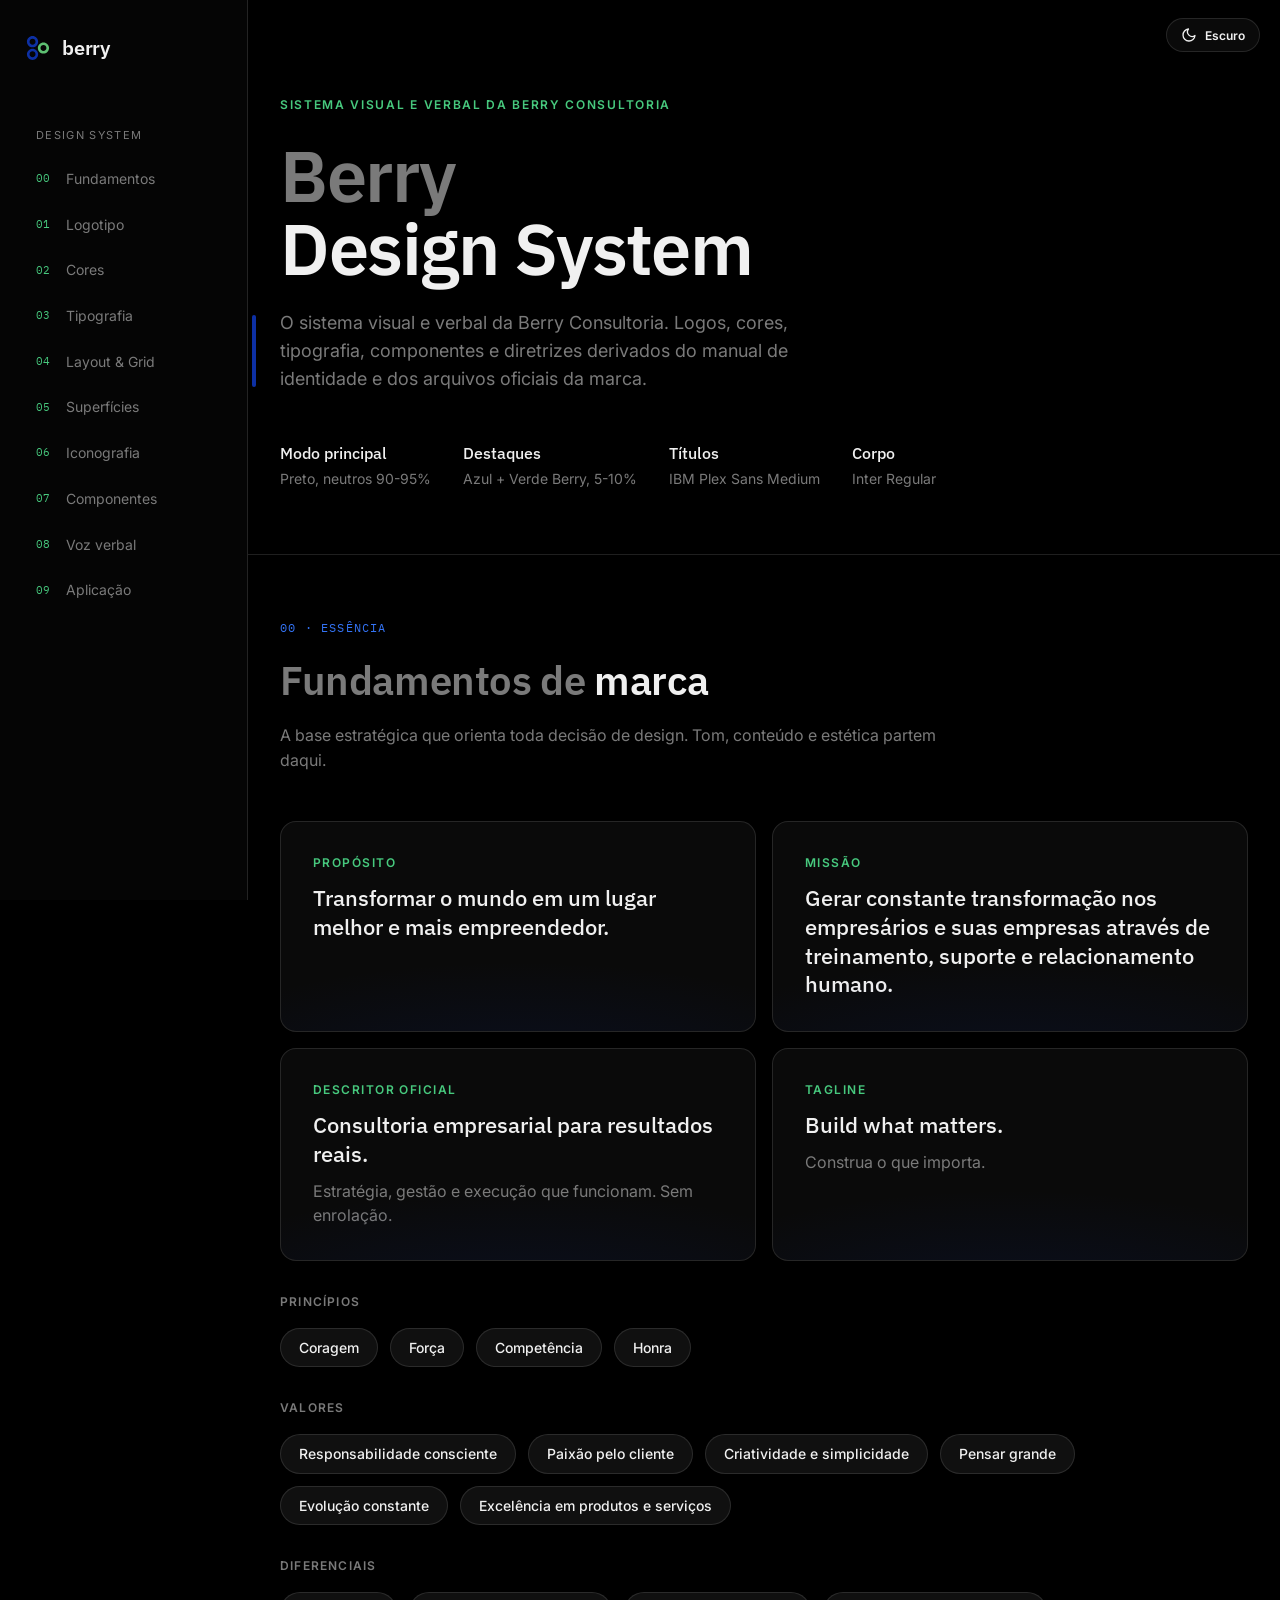
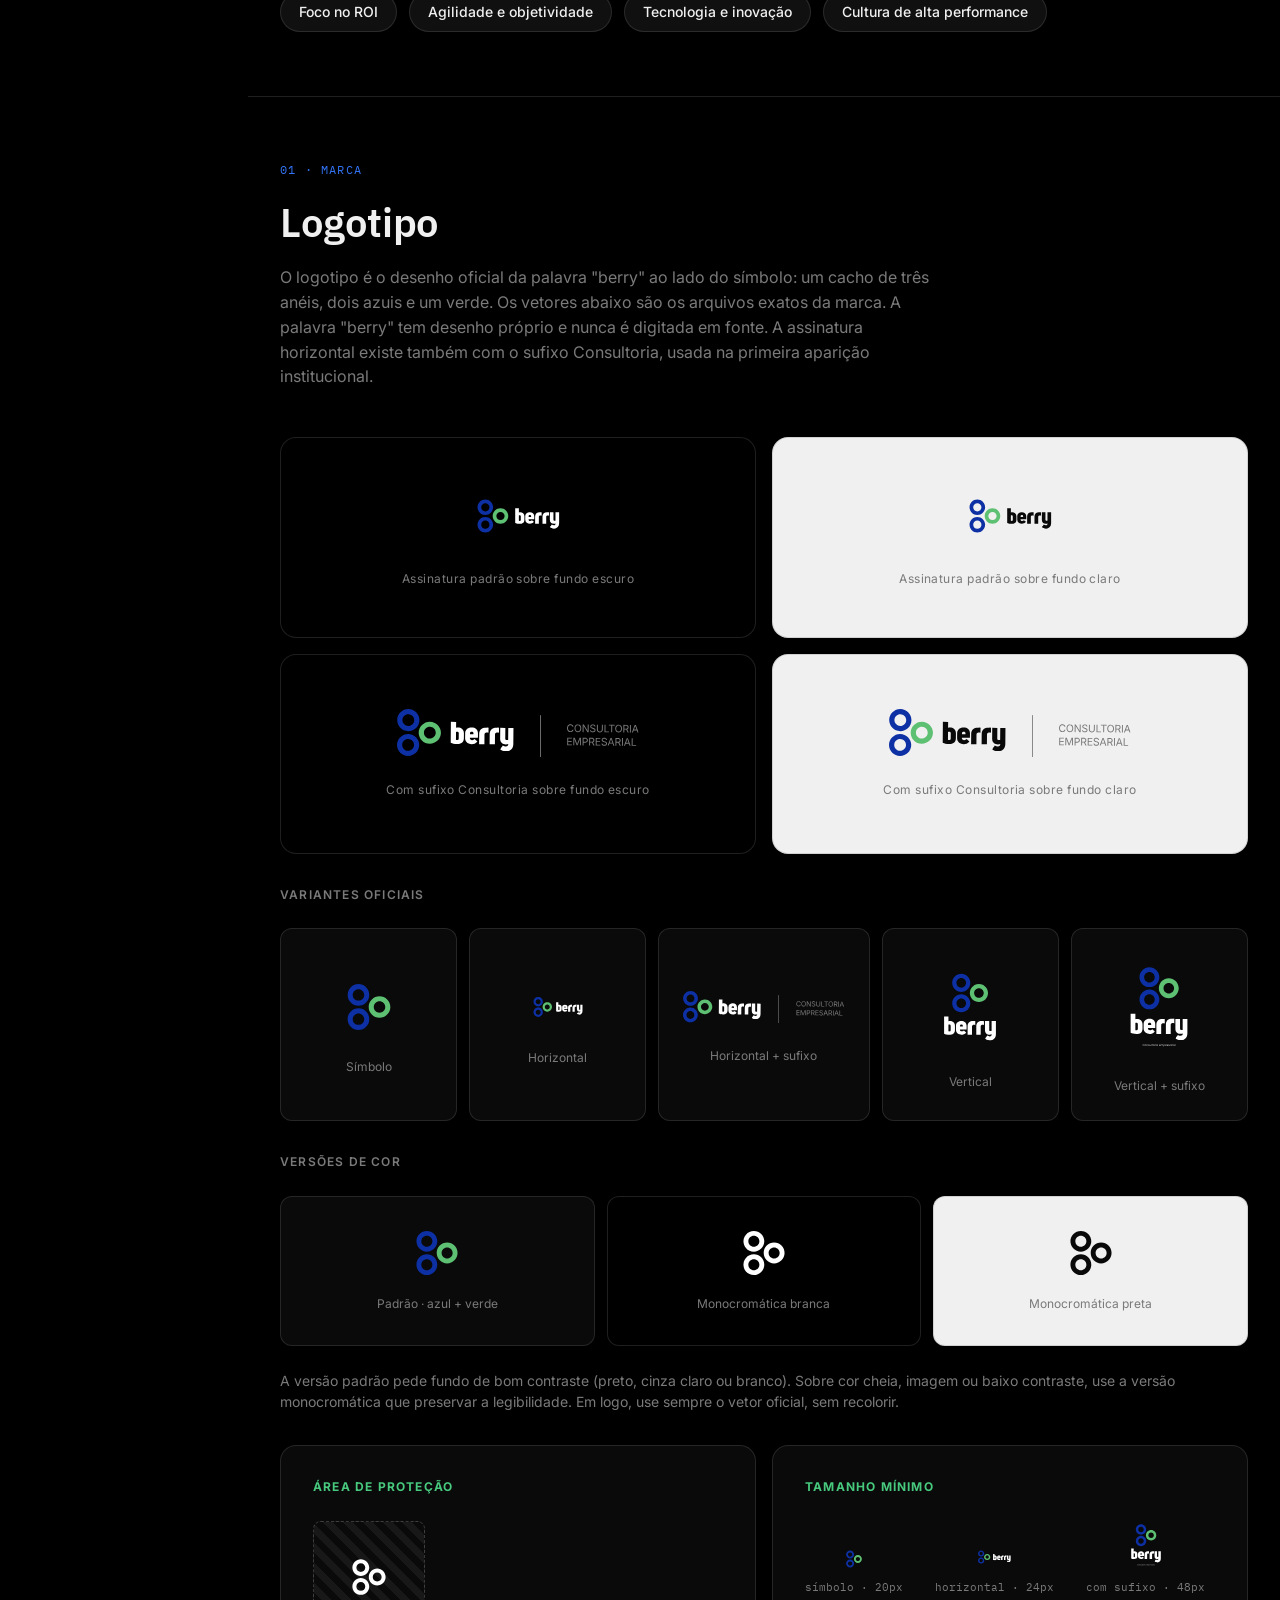
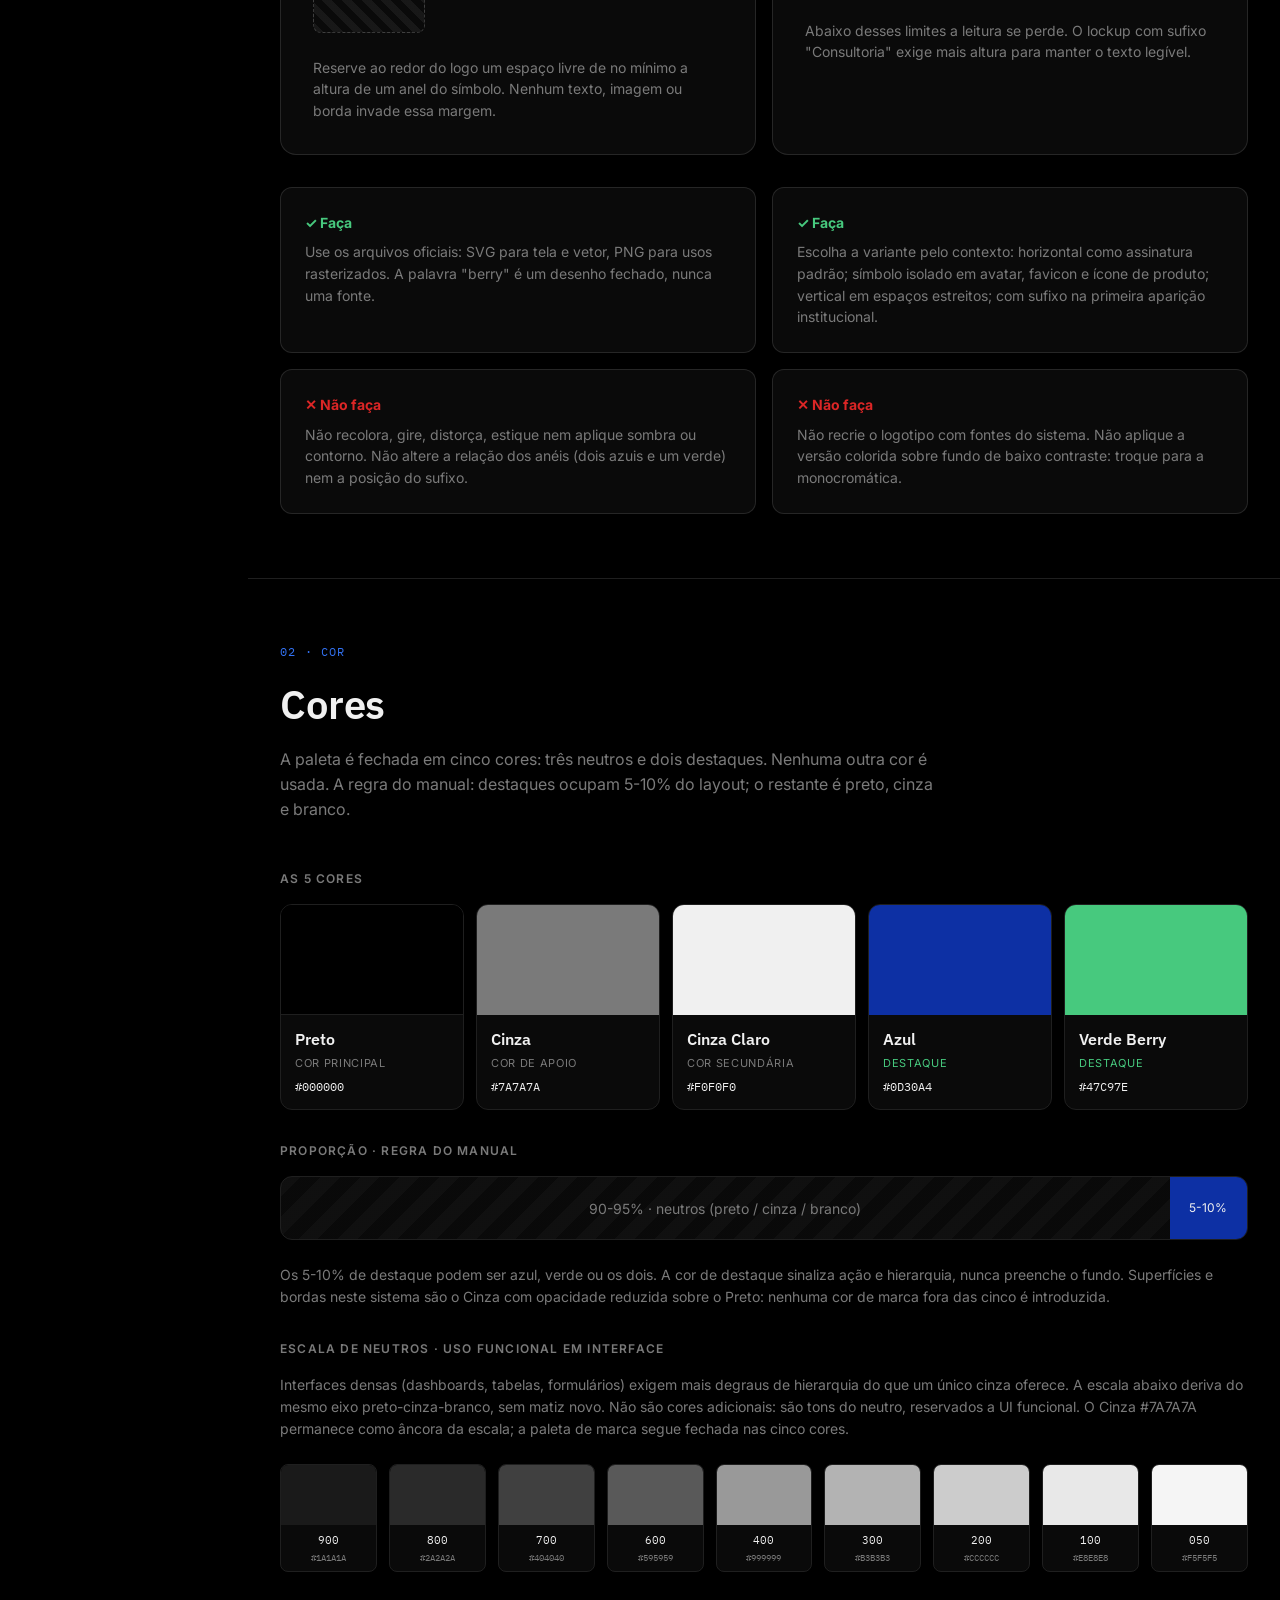
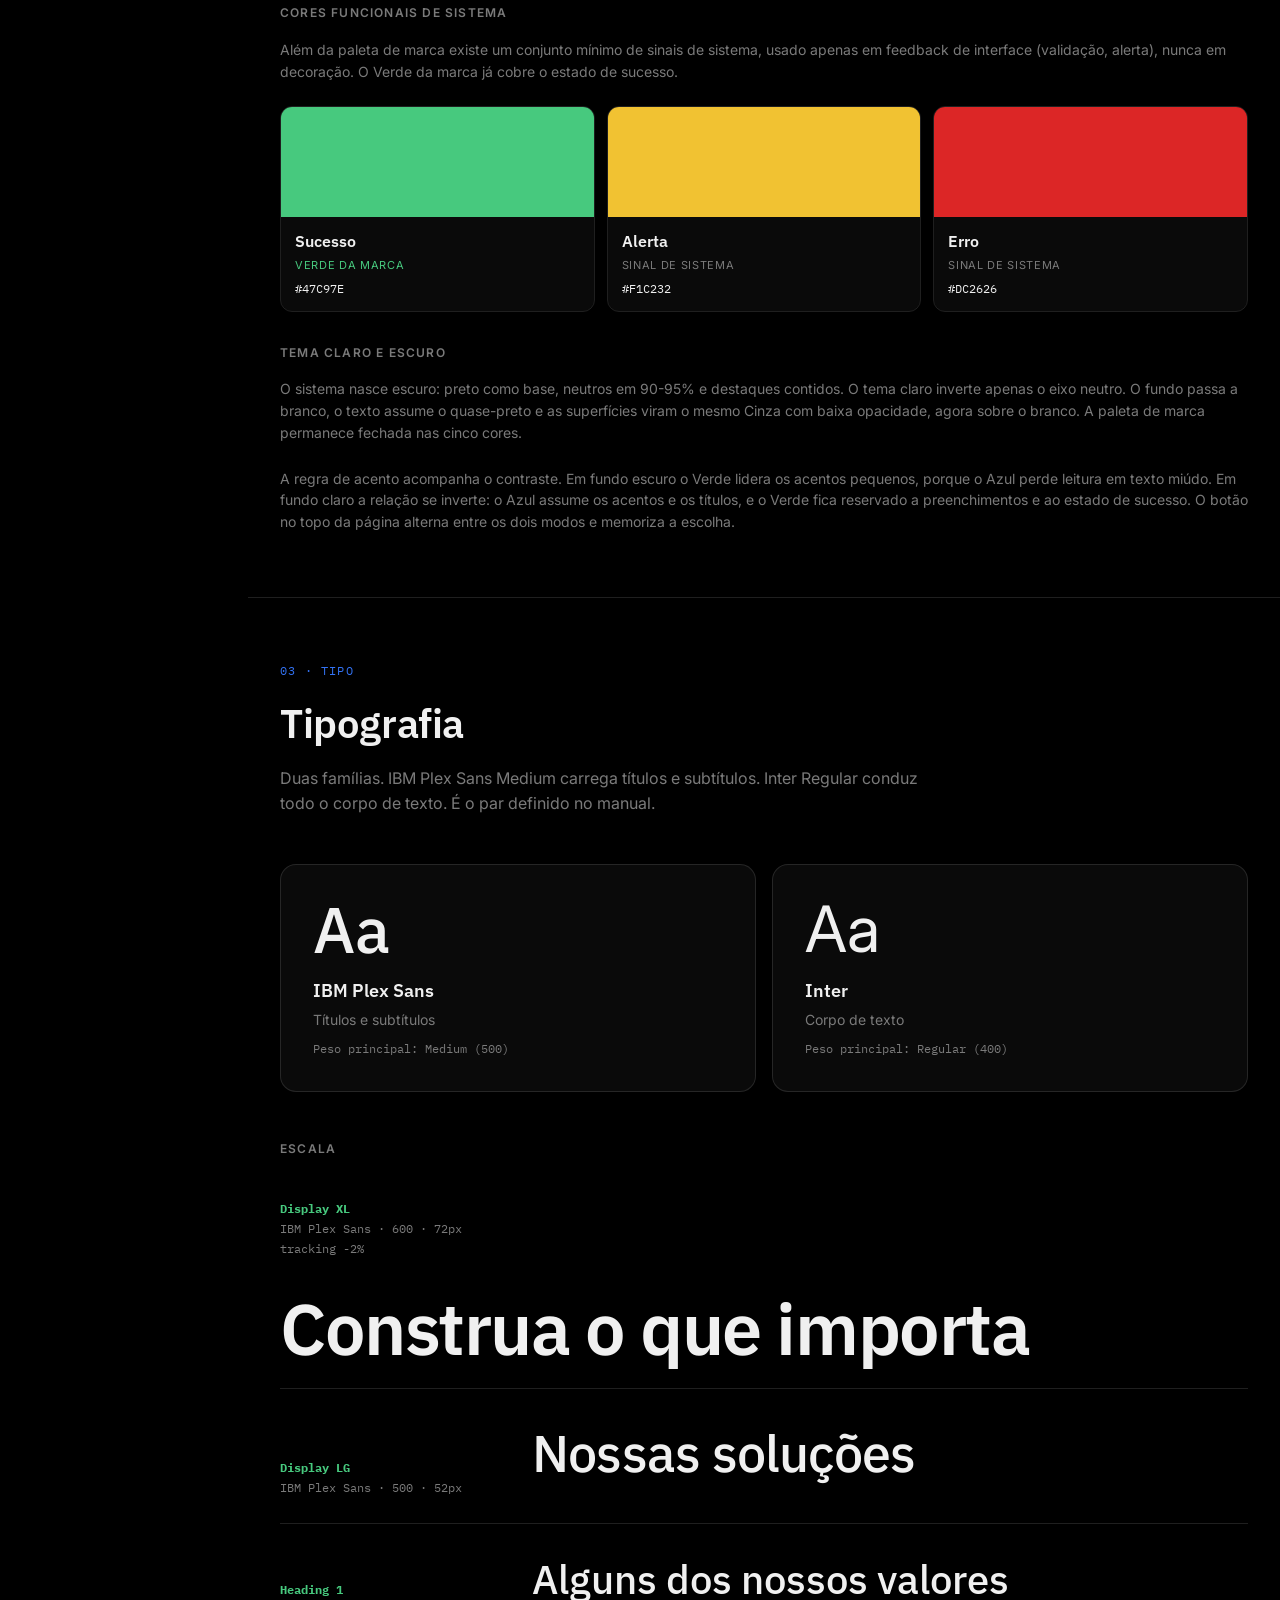
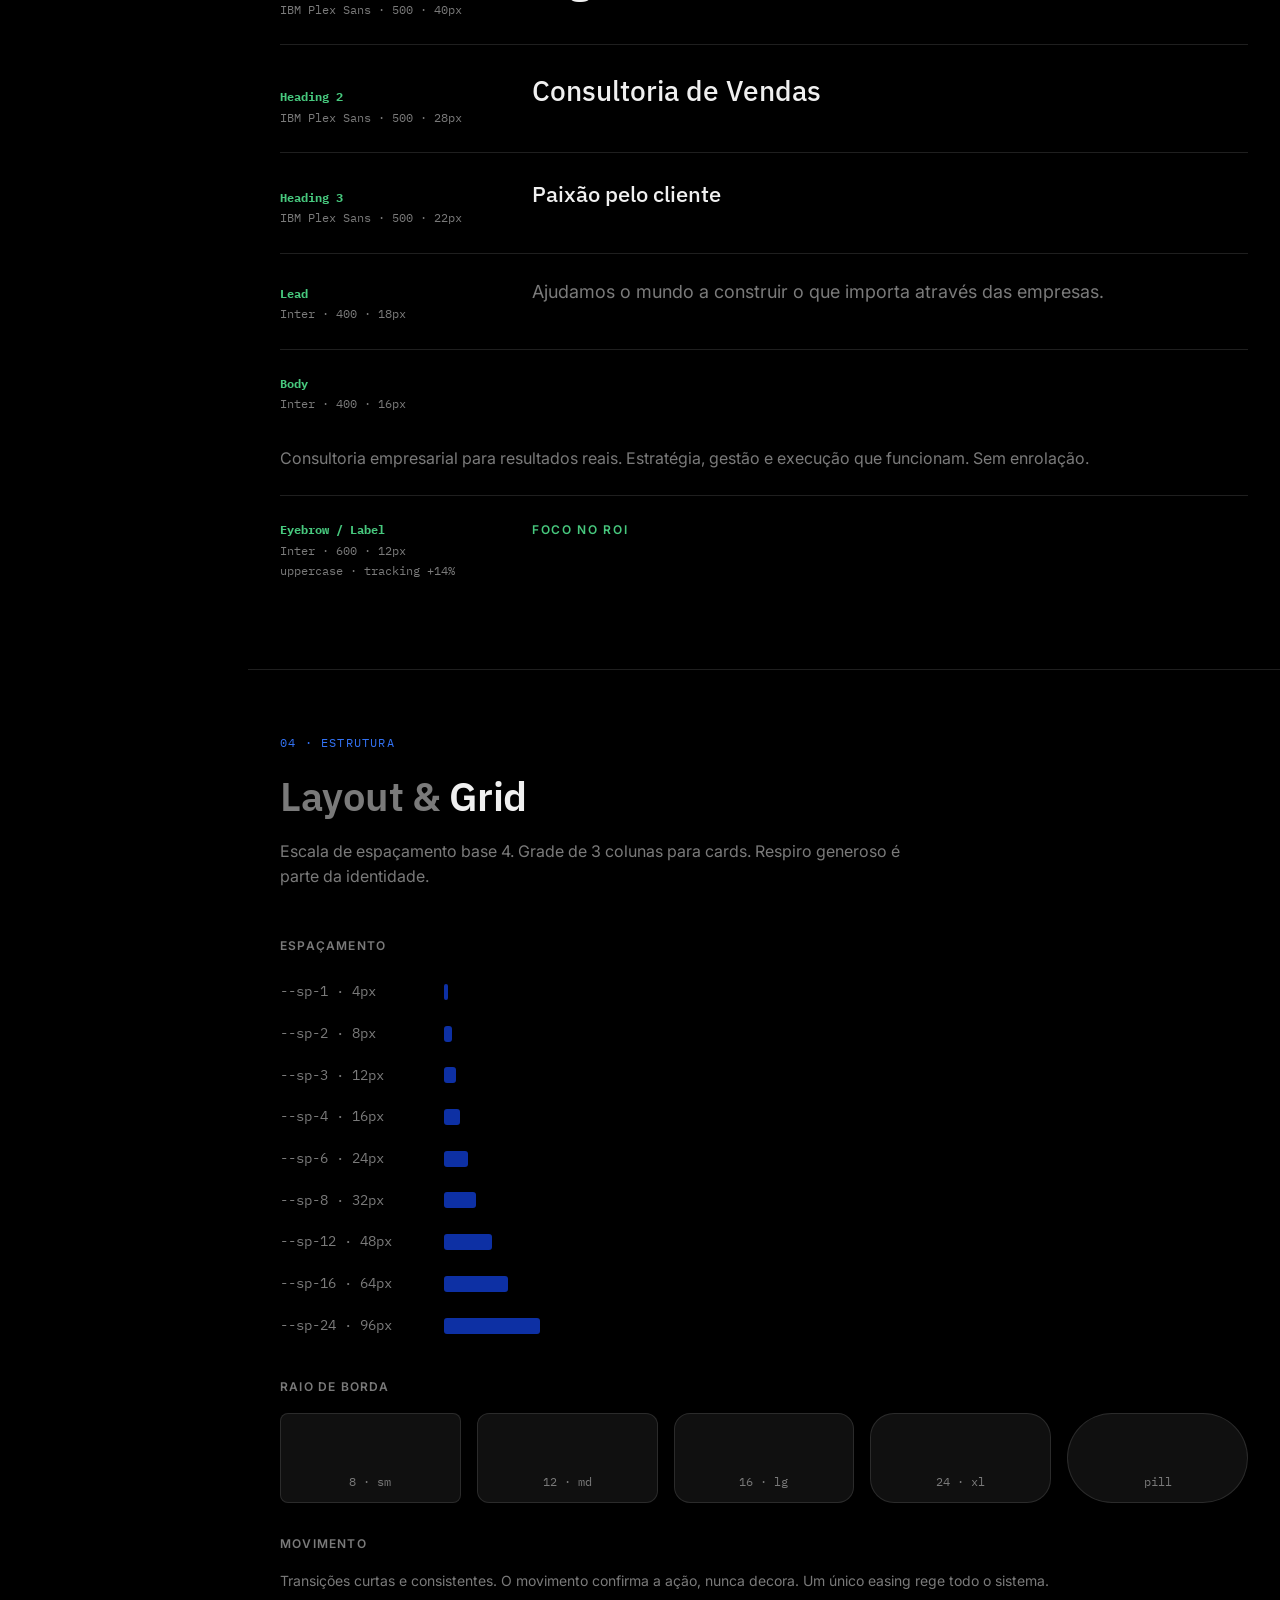
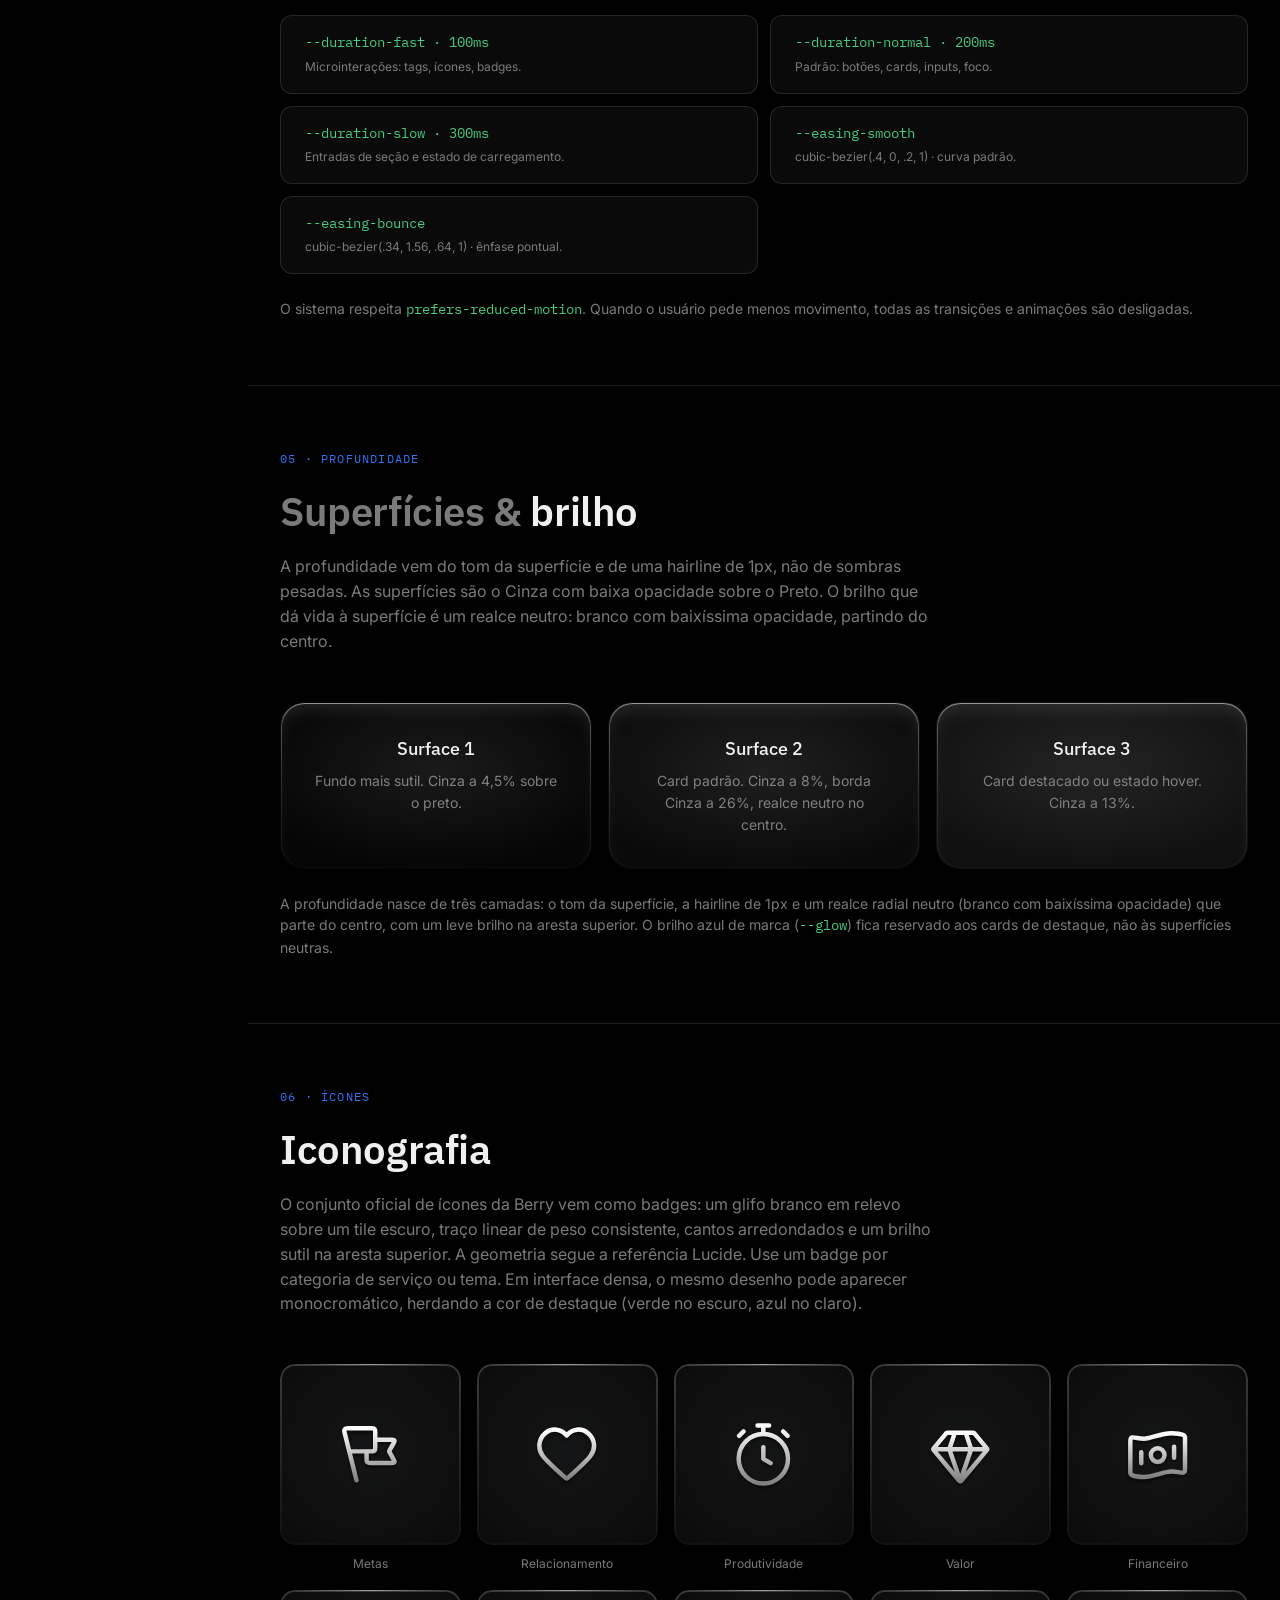
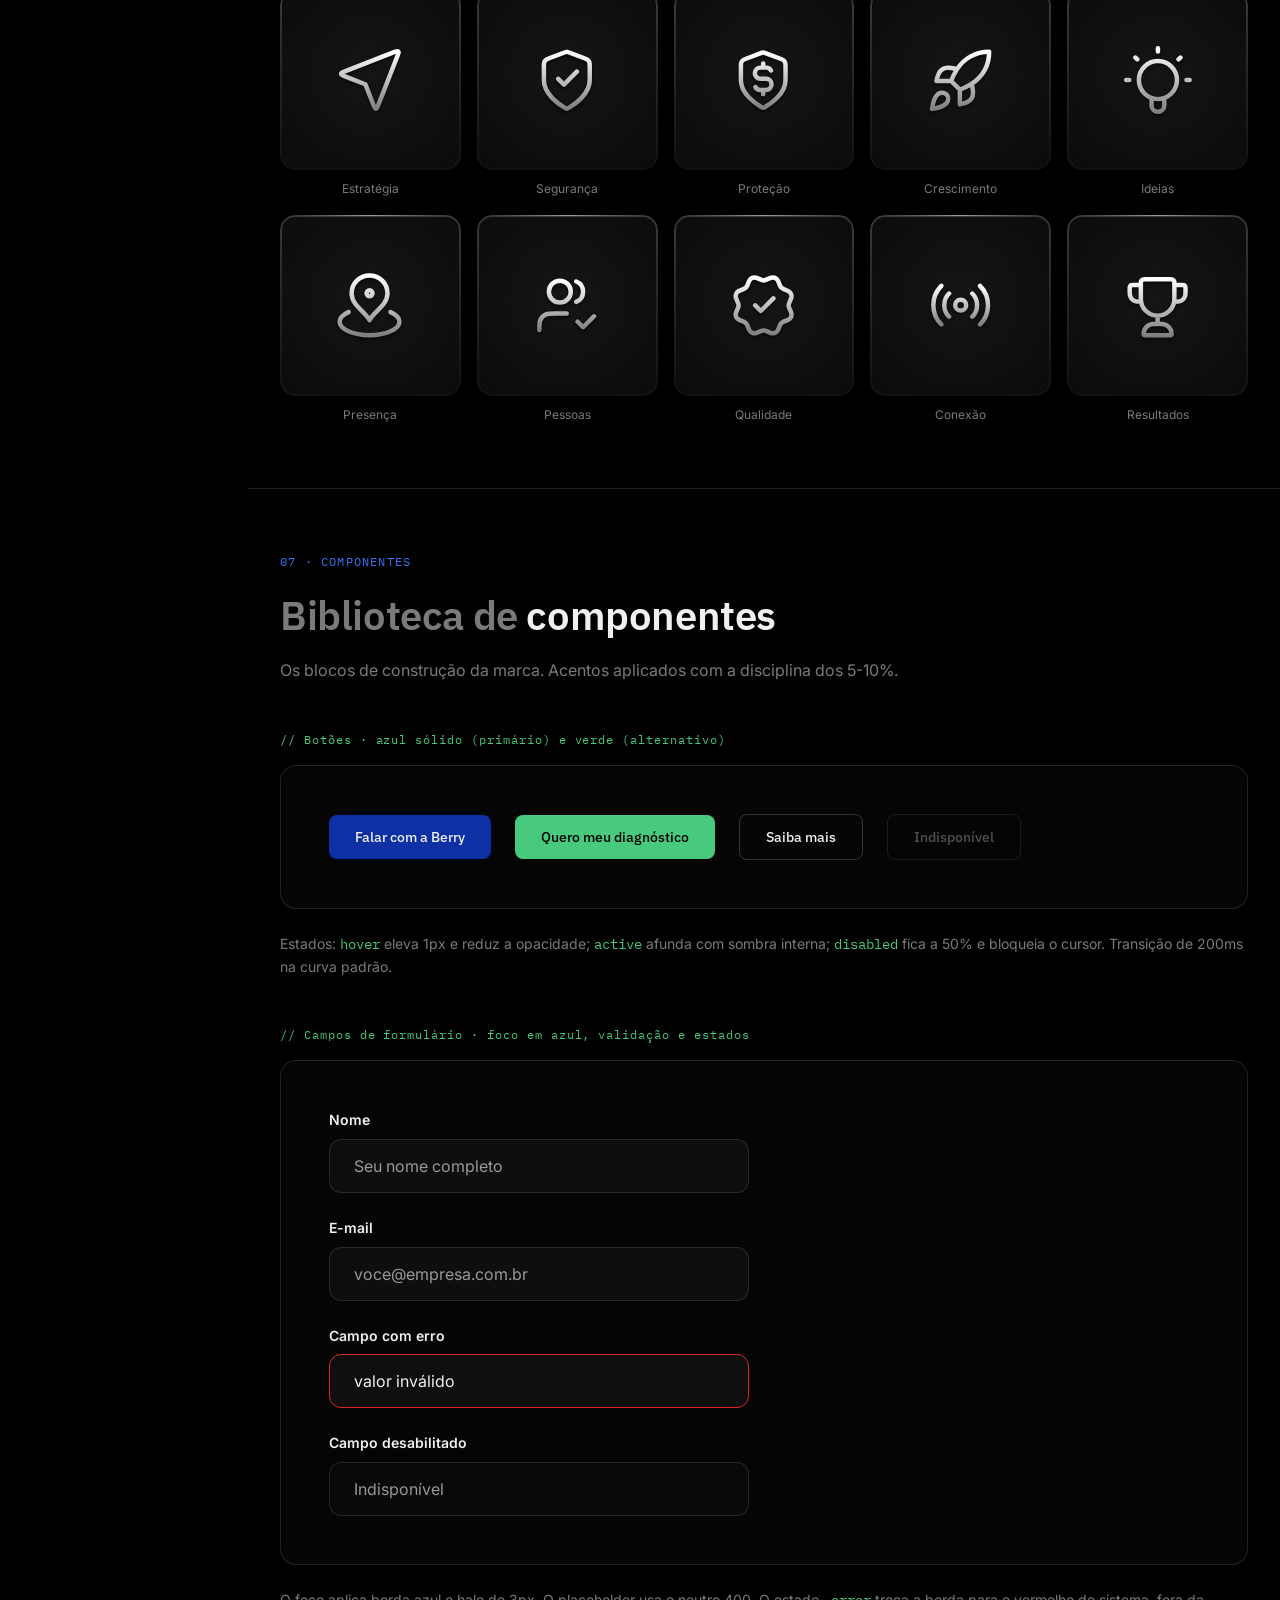
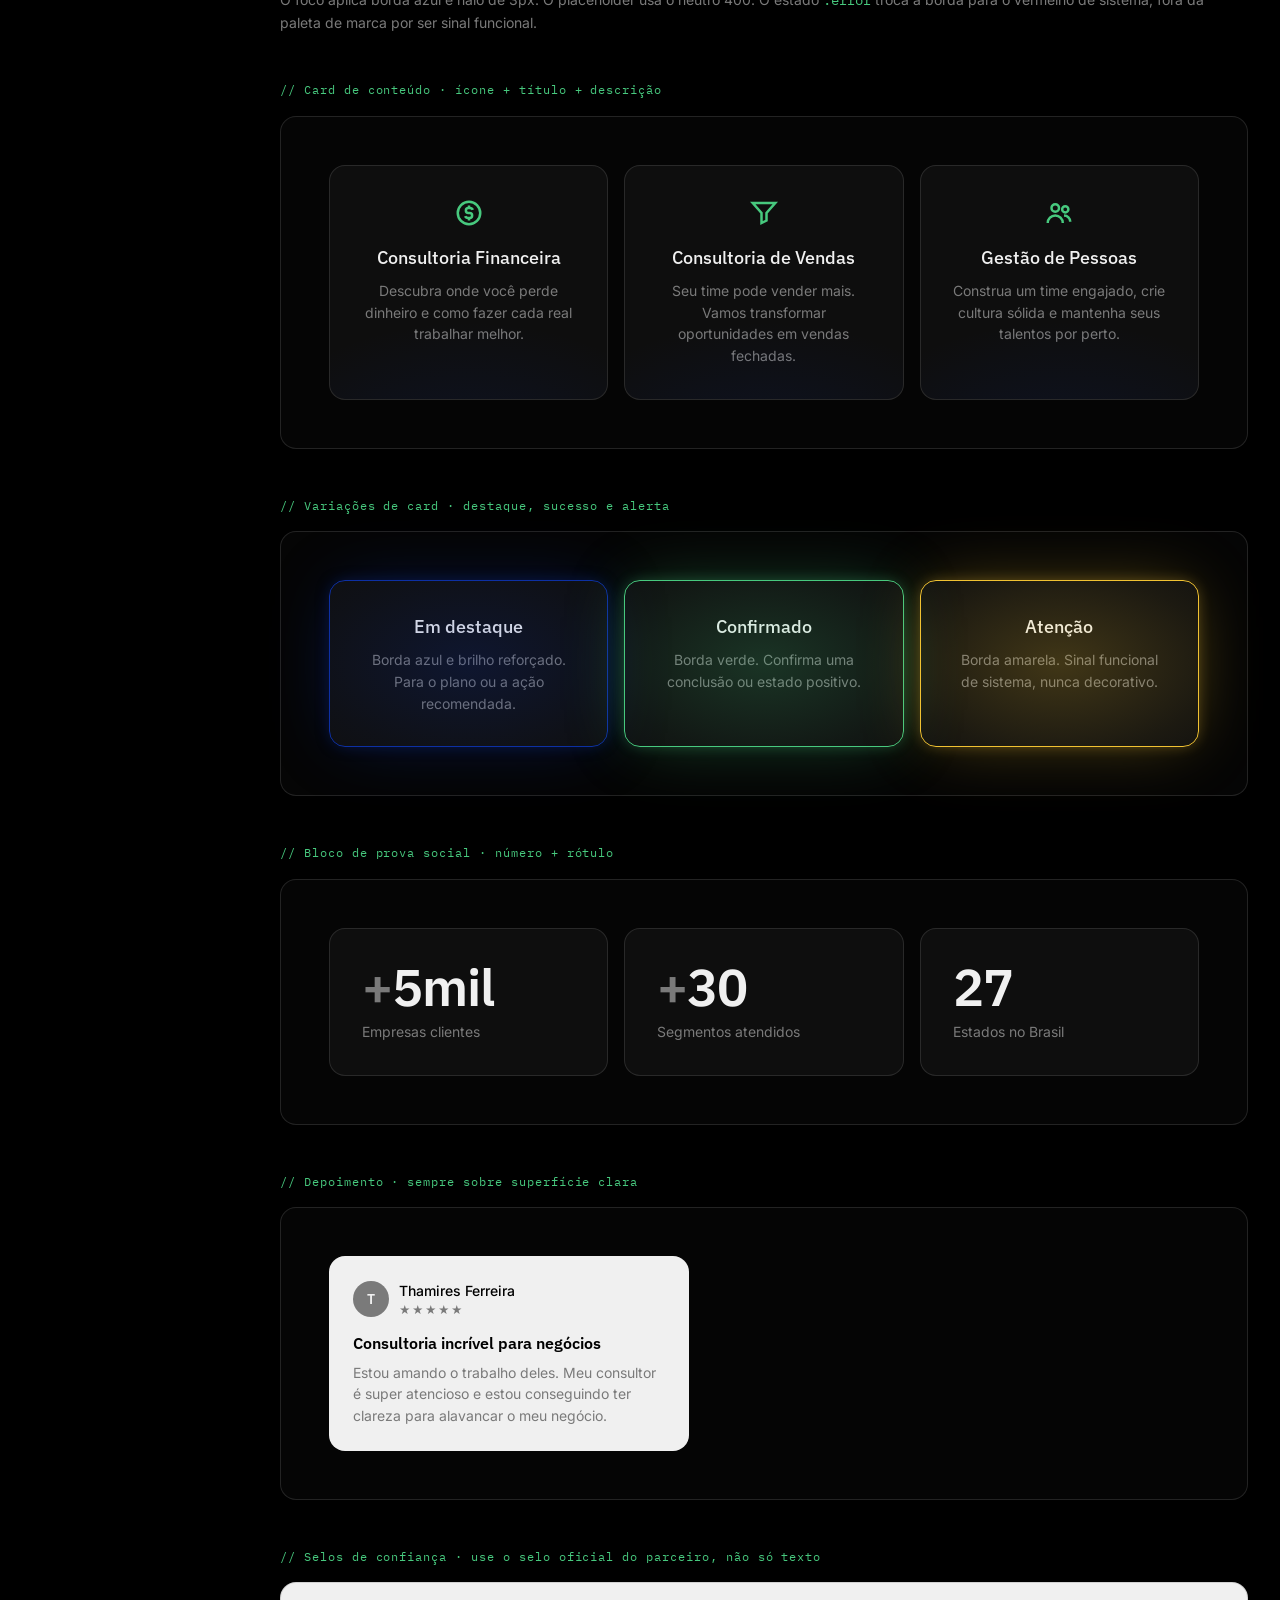
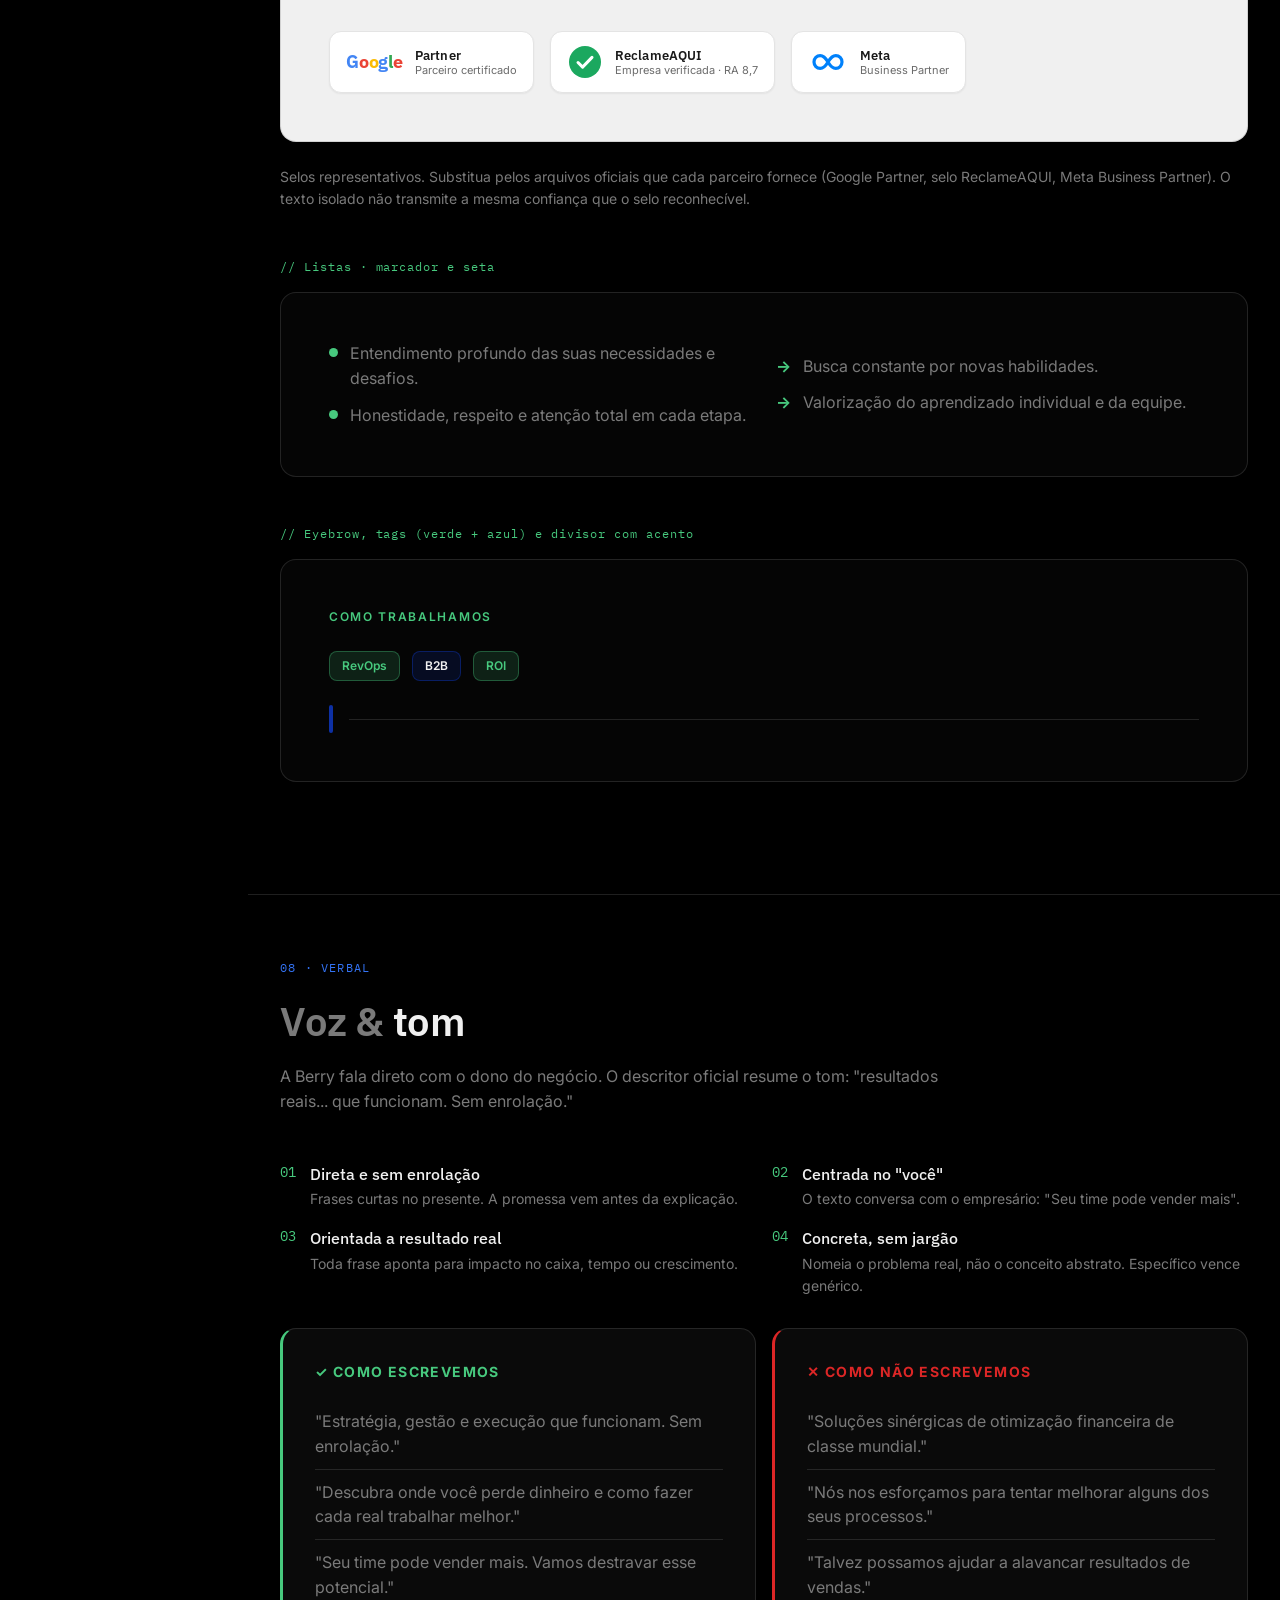
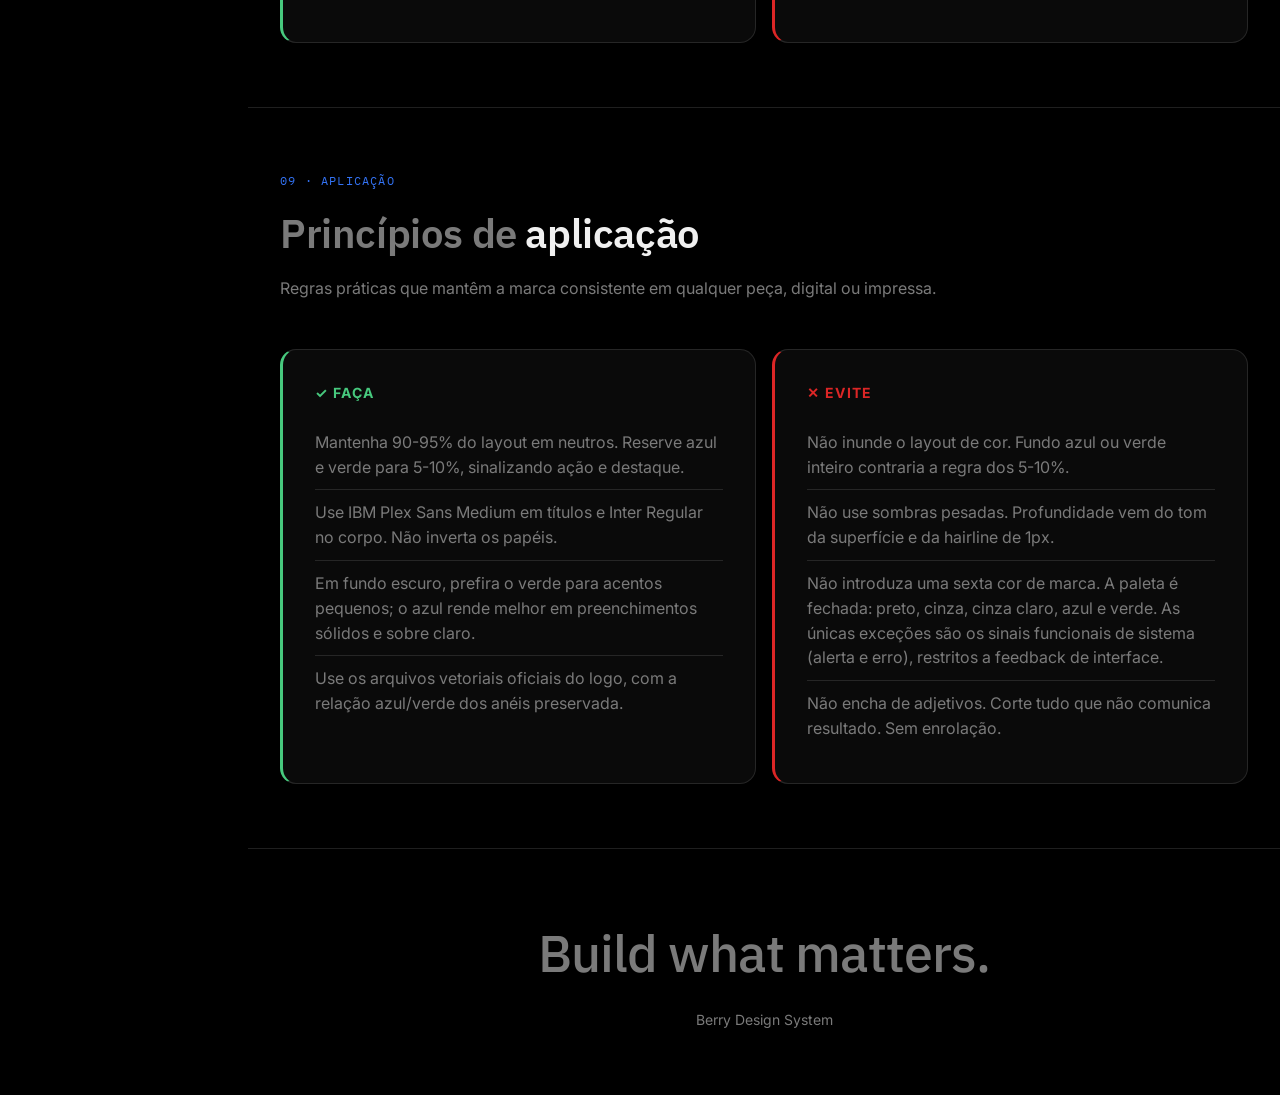
==== commit e19fa9ef: "index.html consome o CSS modular via <link> (sem duplicacao) Substitui o bloco <style> embutido por " ====
--- a/index.html
+++ b/index.html
@@ -8,403 +8,26 @@
 <link rel="preconnect" href="https://fonts.googleapis.com">
 <link rel="preconnect" href="https://fonts.gstatic.com" crossorigin>
 <link href="https://fonts.googleapis.com/css2?family=IBM+Plex+Sans:wght@400;500;600;700&family=IBM+Plex+Mono:wght@400;500&family=Inter:wght@400;500;600&display=swap" rel="stylesheet">
-<style>
-/* =========================================================
-   BERRY DESIGN SYSTEM
-   ========================================================= */
-:root{
-  /* ---------- AS 5 CORES OFICIAIS ---------- */
-  --preto:#000000;        /* cor principal */
-  --cinza:#7A7A7A;        /* cor de apoio */
-  --cinza-claro:#F0F0F0;  /* cor secundária */
-  --azul:#0D30A4;         /* destaque */
-  --verde:#47C97E;        /* destaque */
-
-  /* ---------- SUPERFÍCIES = Cinza com opacidade sobre Preto ---------- */
-  --surface-1:rgba(122,122,122,.045);
-  --surface-2:rgba(122,122,122,.08);
-  --surface-3:rgba(122,122,122,.13);
-  --border:rgba(122,122,122,.26);
-  --border-strong:rgba(122,122,122,.40);
-
-  /* ---------- TEXTO (Cinza Claro e Cinza) ---------- */
-  --txt:var(--cinza-claro);   /* texto principal sobre escuro */
-  --txt-2:var(--cinza);       /* texto secundário / muted */
-
-  /* ---------- ACENTO LEGÍVEL SOBRE ESCURO ----------
-     Em fundo preto o Azul tem baixo contraste em textos pequenos,
-     então o Verde lidera os acentos pequenos (texto, ícones, marcadores).
-     O Azul é reservado a preenchimentos sólidos (botões, barras).
-     Ambos são a mesma cor de destaque, sem nova cor. */
-  --accent-text:var(--verde);
-
-  /* ---------- BRILHO (Azul com opacidade) ---------- */
-  --glow:radial-gradient(120% 90% at 50% 130%, rgba(13,48,164,.16), transparent 70%);
-
-  /* ---------- TEMA (canvas alternável) ---------- */
-  --bg:var(--preto);   /* fundo da página; invertido no tema claro */
-
-  /* ---------- AZUL LEGÍVEL EM TEXTO SOBRE ESCURO ----------
-     O Azul #0D30A4 perde contraste em texto pequeno sobre o preto.
-     Para ESCRITA em azul no escuro, use o azul-texto mais claro. */
-  --azul-text:#3373F5;
-
-  /* ---------- SINAIS FUNCIONAIS DE SISTEMA (fora da paleta) ---------- */
-  --warning:#F1C232;   /* atenção (amarelo) */
-  --error:#DC2626;     /* erro */
-
-  /* ---------- TIPOGRAFIA ---------- */
-  --font-display:"IBM Plex Sans",-apple-system,BlinkMacSystemFont,sans-serif;
-  --font-body:"Inter",-apple-system,BlinkMacSystemFont,sans-serif;
-  --font-mono:"IBM Plex Mono",ui-monospace,Menlo,monospace;
-  --fs-display-xl:clamp(48px,7vw,72px);
-  --fs-display-lg:clamp(36px,5vw,52px);
-  --fs-h1:clamp(30px,4vw,40px);
-  --fs-h2:28px; --fs-h3:22px; --fs-lg:18px; --fs-base:16px; --fs-sm:14px; --fs-xs:12px;
-
-  /* ---------- ESPAÇAMENTO (base 4) ---------- */
-  --sp-1:4px; --sp-2:8px; --sp-3:12px; --sp-4:16px;
-  --sp-6:24px; --sp-8:32px; --sp-12:48px; --sp-16:64px; --sp-24:96px;
-
-  /* ---------- RAIO ---------- */
-  --r-sm:8px; --r-md:12px; --r-lg:16px; --r-xl:24px; --r-pill:999px;
-  --container:1160px;
-
-  /* ---------- CINZAS INTERMEDIÁRIOS (novo) ---------- */
-  --cinza-900:#1A1A1A;     /* Mínimo em fundo escuro */
-  --cinza-800:#2A2A2A;     /* Hover em elementos */
-  --cinza-700:#404040;     /* Bordas mais fortes */
-  --cinza-600:#595959;     /* Texto secundário alternativo */
-  --cinza-400:#999999;     /* Placeholder, disabled */
-  --cinza-300:#B3B3B3;     /* Light border */
-  --cinza-200:#CCCCCC;     /* Very light border */
-  --cinza-100:#E8E8E8;     /* Surface ultra-sutil */
-  --cinza-050:#F5F5F5;     /* Superfície clara */
-
-  /* ---------- MOTION (novo) ---------- */
-  --duration-fast:100ms;
-  --duration-normal:200ms;
-  --duration-slow:300ms;
-  --easing-smooth:cubic-bezier(0.4,0,0.2,1);
-  --easing-bounce:cubic-bezier(0.34,1.56,0.64,1);
-}
-
-/* ===================== TEMA CLARO ===================== */
-/* O tema claro inverte apenas o eixo neutro. A paleta de marca
-   permanece fechada; o acento pequeno passa de Verde para Azul,
-   que rende mais contraste sobre fundo claro. */
-html.light{
-  --bg:#FFFFFF;
-  --txt:#0A0A0A;
-  --txt-2:#595959;
-  --surface-1:rgba(122,122,122,.05);
-  --surface-2:rgba(122,122,122,.09);
-  --surface-3:rgba(122,122,122,.15);
-  --border:rgba(122,122,122,.28);
-  --border-strong:rgba(122,122,122,.45);
-  --accent-text:var(--azul);
-  --azul-text:var(--azul);
-  --glow:radial-gradient(120% 90% at 50% 130%, rgba(13,48,164,.10), transparent 70%);
-}
-/* Logotipos que herdam currentColor recebem tinta escura no tema claro */
-html.light .variant,
-html.light .minsizes .ms,
-html.light .clearbox svg{color:#0A0A0A}
-/* Superfície de vidro adaptada ao fundo claro: hairline cinza + sombra suave */
-html.light .bcard.surf{border-color:var(--border);box-shadow:0 1px 2px rgba(0,0,0,.04),0 6px 18px -10px rgba(0,0,0,.14)}
-html.light .bcard.surf::before{background:linear-gradient(to top,rgba(122,122,122,.05),rgba(122,122,122,.12) 45%,rgba(122,122,122,.24))}
-html.light .bcard.surf::after{background:radial-gradient(90% 85% at 50% 40%,rgba(122,122,122,.05),transparent 65%)}
-
-/* ===================== ALTERNADOR DE TEMA ===================== */
-.theme-toggle{position:fixed;top:18px;right:20px;z-index:50;display:inline-flex;align-items:center;gap:8px;background:var(--surface-2);border:1px solid var(--border);color:var(--txt);border-radius:var(--r-pill);padding:8px 14px;font-family:var(--font-body);font-size:var(--fs-xs);font-weight:600;cursor:pointer;backdrop-filter:blur(8px);transition:all var(--duration-normal) var(--easing-smooth)}
-.theme-toggle:hover{border-color:var(--border-strong);background:var(--surface-3)}
-.theme-toggle svg{width:16px;height:16px;stroke-width:2;stroke-linecap:round;stroke-linejoin:round}
-.theme-toggle .lbl::after{content:"Escuro"}
-.theme-toggle .ic-sun{display:none}
-html.light .theme-toggle .ic-moon{display:none}
-html.light .theme-toggle .ic-sun{display:block}
-html.light .theme-toggle .lbl::after{content:"Claro"}
-@media(max-width:980px){.theme-toggle{padding:9px}.theme-toggle .lbl{display:none}}
-
-*{box-sizing:border-box;margin:0;padding:0}
-html{scroll-behavior:smooth}
-body{font-family:var(--font-body);background:var(--bg);color:var(--txt);line-height:1.55;-webkit-font-smoothing:antialiased;transition:background var(--duration-normal) var(--easing-smooth),color var(--duration-normal) var(--easing-smooth)}
-h1,h2,h3,h4,h5{font-family:var(--font-display)}
-a{color:inherit;text-decoration:none}
-::selection{background:var(--azul);color:var(--cinza-claro)}
-
-/* ===================== LAYOUT ===================== */
-.shell{display:flex;min-height:100vh}
-.sidenav{width:248px;flex-shrink:0;position:sticky;top:0;height:100vh;border-right:1px solid var(--border);padding:var(--sp-8) var(--sp-6);display:flex;flex-direction:column;gap:var(--sp-2);overflow-y:auto;background:var(--surface-1)}
-.sidenav .brandrow{display:flex;align-items:center;gap:10px;margin-bottom:var(--sp-8)}
-.sidenav .brandrow span{font-family:var(--font-display);font-weight:600;font-size:20px;letter-spacing:-.01em}
-.sidenav a{font-size:var(--fs-sm);color:var(--txt-2);padding:8px 12px;border-radius:var(--r-sm);display:flex;gap:10px;align-items:center;transition:background .15s,color .15s}
-.sidenav a:hover{background:var(--surface-2);color:var(--txt)}
-.sidenav a .num{font-family:var(--font-mono);font-size:11px;color:var(--accent-text);width:20px}
-.sidenav .navlabel{font-size:11px;letter-spacing:.12em;text-transform:uppercase;color:var(--txt-2);margin:var(--sp-6) 12px var(--sp-2)}
-.main{flex:1;min-width:0}
-.wrap{max-width:var(--container);margin:0 auto;padding:0 var(--sp-8)}
-
-/* ===================== HERO ===================== */
-.hero{padding:var(--sp-24) 0 var(--sp-16);border-bottom:1px solid var(--border)}
-.hero-inner{position:relative}
-.hero .eyebrow{color:var(--accent-text);text-transform:uppercase;letter-spacing:.14em;font-size:var(--fs-xs);font-weight:600;margin-bottom:var(--sp-6);font-family:var(--font-body)}
-.hero h1{font-size:var(--fs-display-xl);font-weight:600;letter-spacing:-.02em;line-height:1.02}
-.hero h1 .ghost{color:var(--txt-2);display:block}
-.hero p{max-width:580px;color:var(--txt-2);font-size:var(--fs-lg);margin-top:var(--sp-6);position:relative}
-.hero p::before{content:"";position:absolute;left:-28px;top:6px;width:4px;height:calc(100% - 12px);background:var(--azul);border-radius:var(--r-pill)}
-.hero .meta{display:flex;gap:var(--sp-8);margin-top:var(--sp-12);flex-wrap:wrap}
-.hero .meta div{font-size:var(--fs-sm);color:var(--txt-2)}
-.hero .meta strong{display:block;color:var(--txt);font-size:var(--fs-base);font-weight:500;margin-bottom:2px;font-family:var(--font-display)}
-
-/* ===================== SEÇÕES ===================== */
-section{padding:var(--sp-16) 0;border-bottom:1px solid var(--border)}
-.sec-head{margin-bottom:var(--sp-12)}
-.sec-head .kicker{font-family:var(--font-mono);font-size:var(--fs-xs);color:var(--azul-text);letter-spacing:.1em;margin-bottom:var(--sp-3)}
-.sec-head h2{font-size:var(--fs-h1);font-weight:600;letter-spacing:-.01em;color:var(--txt-2)}
-.sec-head h2 .em{color:var(--txt)}
-.sec-head p{color:var(--txt-2);max-width:660px;margin-top:var(--sp-3);font-size:var(--fs-base)}
-.sub{font-size:var(--fs-xs);text-transform:uppercase;letter-spacing:.1em;color:var(--txt-2);font-weight:600;margin:var(--sp-8) 0 var(--sp-4);font-family:var(--font-body)}
-.note{color:var(--txt-2);font-size:var(--fs-sm);margin-top:var(--sp-6)}
-.note code{font-family:var(--font-mono);color:var(--accent-text)}
-
-/* ===================== FUNDAMENTOS ===================== */
-.foundation{display:grid;grid-template-columns:repeat(2,1fr);gap:var(--sp-4)}
-.fcard{background:var(--surface-2);border:1px solid var(--border);border-radius:var(--r-lg);padding:var(--sp-8);position:relative;overflow:hidden}
-.fcard::after{content:"";position:absolute;inset:0;background:var(--glow);pointer-events:none}
-.fcard .lbl{color:var(--accent-text);font-size:var(--fs-xs);text-transform:uppercase;letter-spacing:.12em;font-weight:600;margin-bottom:var(--sp-3);position:relative}
-.fcard p{color:var(--txt-2);position:relative}
-.fcard .big{color:var(--txt);font-size:var(--fs-h3);font-weight:500;line-height:1.3;font-family:var(--font-display);position:relative}
-.pillrow{display:flex;flex-wrap:wrap;gap:var(--sp-3)}
-.pill{background:var(--surface-3);border:1px solid var(--border);border-radius:var(--r-pill);padding:8px 18px;font-size:var(--fs-sm);font-weight:500}
-
-/* ===================== LOGO ===================== */
-.logo-grid{display:grid;grid-template-columns:1fr 1fr;gap:var(--sp-4)}
-.logo-box{border:1px solid var(--border);border-radius:var(--r-lg);padding:var(--sp-12);display:flex;flex-direction:column;align-items:center;justify-content:center;gap:var(--sp-6);min-height:200px}
-.logo-box.on-light{background:var(--cinza-claro);color:#090909}
-.logo-box.on-dark{background:var(--preto);color:#fff}
-.logo-box svg{width:auto;display:block}
-.logo-box .cap{font-size:var(--fs-xs);letter-spacing:.04em;color:var(--txt-2)}
-.logo-box.on-light .cap{color:var(--cinza)}
-.variant-grid{display:grid;grid-template-columns:repeat(5,1fr);gap:var(--sp-3);margin-top:var(--sp-6)}
-.variant{border:1px solid var(--border);border-radius:var(--r-md);padding:var(--sp-8) var(--sp-6) var(--sp-6);text-align:center;background:var(--surface-2);color:#fff;display:flex;flex-direction:column;align-items:center;justify-content:center;gap:var(--sp-6);min-height:170px}
-.variant svg{width:auto;display:block}
-.variant .vt{font-size:var(--fs-xs);color:var(--txt-2)}
-.colorvar-grid{display:grid;grid-template-columns:repeat(3,1fr);gap:var(--sp-3);margin-top:var(--sp-6)}
-.cvar{border:1px solid var(--border);border-radius:var(--r-md);min-height:150px;display:flex;flex-direction:column;align-items:center;justify-content:center;gap:var(--sp-4);padding:var(--sp-6)}
-.cvar svg{height:52px;width:auto;display:block}
-.cvar .vt{font-size:var(--fs-xs);color:var(--txt-2)}
-.cvar.padrao{background:var(--surface-2);color:#fff}
-.cvar.mono-w{background:var(--preto);color:#fff}
-.cvar.mono-b{background:var(--cinza-claro);color:#090909}
-.cvar.mono-b .vt{color:var(--cinza)}
-.logo-specs{display:grid;grid-template-columns:1fr 1fr;gap:var(--sp-4);margin-top:var(--sp-8)}
-.spec-box{border:1px solid var(--border);border-radius:var(--r-lg);background:var(--surface-2);padding:var(--sp-8);display:flex;flex-direction:column}
-.spec-box h4{font-family:var(--font-body);font-size:var(--fs-xs);text-transform:uppercase;letter-spacing:.1em;color:var(--accent-text);margin-bottom:var(--sp-6)}
-.spec-box p{font-size:var(--fs-sm);color:var(--txt-2);margin-top:var(--sp-6)}
-.clearbox{display:inline-flex;align-self:flex-start;padding:34px;background:repeating-linear-gradient(45deg,var(--surface-3),var(--surface-3) 7px,transparent 7px,transparent 14px);border:1px dashed var(--border-strong);border-radius:var(--r-sm)}
-.clearbox svg{height:42px;width:auto;color:#fff;display:block}
-.minsizes{display:flex;align-items:flex-end;gap:var(--sp-8);flex-wrap:wrap}
-.minsizes .ms{display:flex;flex-direction:column;align-items:center;gap:10px;color:#fff}
-.minsizes .ms svg{width:auto;display:block}
-.minsizes .ms span{font-family:var(--font-mono);font-size:11px;color:var(--txt-2)}
-.logo-rules{display:grid;grid-template-columns:1fr 1fr;gap:var(--sp-4);margin-top:var(--sp-8)}
-.rule{background:var(--surface-2);border:1px solid var(--border);border-radius:var(--r-md);padding:var(--sp-6)}
-.rule h4{font-family:var(--font-body);font-size:var(--fs-sm);margin-bottom:var(--sp-2)}
-.rule.ok h4{color:var(--verde)}.rule.no h4{color:#DC2626}
-.rule p{font-size:var(--fs-sm);color:var(--txt-2)}
-
-/* ===================== CORES ===================== */
-.swatch-row{display:grid;grid-template-columns:repeat(5,1fr);gap:var(--sp-3)}
-.swatch{border:1px solid var(--border);border-radius:var(--r-md);overflow:hidden}
-.swatch .chip{height:110px}
-.swatch .info{padding:12px 14px;background:var(--surface-2)}
-.swatch .info .name{font-size:var(--fs-base);font-weight:600;font-family:var(--font-display)}
-.swatch .info .role{font-size:11px;text-transform:uppercase;letter-spacing:.06em;margin-top:3px;color:var(--txt-2)}
-.swatch .info .role.acc{color:var(--accent-text)}
-.swatch .info .hex{font-family:var(--font-mono);font-size:var(--fs-xs);color:var(--txt);text-transform:uppercase;margin-top:6px}
-
-.proportion{display:flex;height:64px;border-radius:var(--r-md);overflow:hidden;border:1px solid var(--border)}
-.proportion .neu{flex:92;background:repeating-linear-gradient(135deg,var(--surface-3),var(--surface-3) 14px,var(--surface-2) 14px,var(--surface-2) 28px);display:flex;align-items:center;justify-content:center;color:var(--txt-2);font-size:var(--fs-sm)}
-.proportion .acc{flex:8;background:var(--azul);display:flex;align-items:center;justify-content:center;color:var(--cinza-claro);font-size:var(--fs-xs);text-align:center}
-.proportion .acc.g{background:var(--verde);color:var(--preto)}
-.neutral-scale{display:grid;grid-template-columns:repeat(auto-fit,minmax(92px,1fr));gap:var(--sp-3)}
-.nswatch{border:1px solid var(--border);border-radius:var(--r-sm);overflow:hidden}
-.nswatch .nchip{height:60px}
-.nswatch .nmeta{padding:7px 8px;background:var(--surface-2);text-align:center}
-.nswatch .nname{font-family:var(--font-mono);font-size:11px;color:var(--txt)}
-.nswatch .nhex{font-family:var(--font-mono);font-size:9px;color:var(--txt-2);text-transform:uppercase;margin-top:2px}
-
-/* ===================== TIPOGRAFIA ===================== */
-.type-row{padding:var(--sp-6) 0;border-bottom:1px solid var(--border);display:flex;align-items:baseline;gap:var(--sp-8);flex-wrap:wrap}
-.type-row:last-child{border-bottom:none}
-.type-row .spec{font-family:var(--font-mono);font-size:var(--fs-xs);color:var(--txt-2);width:220px;flex-shrink:0;line-height:1.7}
-.type-row .spec b{color:var(--accent-text);display:block;font-family:var(--font-mono)}
-.t-dxl{font-family:var(--font-display);font-size:var(--fs-display-xl);font-weight:600;letter-spacing:-.02em;line-height:1}
-.t-dlg{font-family:var(--font-display);font-size:var(--fs-display-lg);font-weight:500;letter-spacing:-.015em}
-.t-h1{font-family:var(--font-display);font-size:var(--fs-h1);font-weight:500}
-.t-h2{font-family:var(--font-display);font-size:var(--fs-h2);font-weight:500}
-.t-h3{font-family:var(--font-display);font-size:var(--fs-h3);font-weight:500}
-.t-lg{font-family:var(--font-body);font-size:var(--fs-lg);font-weight:400;color:var(--txt-2)}
-.t-base{font-family:var(--font-body);font-size:var(--fs-base);font-weight:400;color:var(--txt-2)}
-.t-eye{font-family:var(--font-body);font-size:var(--fs-xs);font-weight:600;text-transform:uppercase;letter-spacing:.14em;color:var(--accent-text)}
-.fontpair{display:grid;grid-template-columns:1fr 1fr;gap:var(--sp-4);margin-top:var(--sp-6)}
-.fontcard{background:var(--surface-2);border:1px solid var(--border);border-radius:var(--r-lg);padding:var(--sp-8)}
-.fontcard .glyph{font-size:64px;line-height:1;margin-bottom:var(--sp-4)}
-.fontcard .nm{font-size:var(--fs-lg);font-weight:600;font-family:var(--font-display)}
-.fontcard .ro{color:var(--txt-2);font-size:var(--fs-sm);margin-top:4px}
-.fontcard .we{color:var(--txt-2);font-size:var(--fs-xs);font-family:var(--font-mono);margin-top:10px}
-
-/* ===================== ESCALAS ===================== */
-.scale-row{display:flex;align-items:center;gap:var(--sp-6);padding:10px 0}
-.scale-row .bar{background:var(--azul);height:16px;border-radius:3px}
-.scale-row code{font-family:var(--font-mono);font-size:var(--fs-sm);color:var(--txt-2);width:140px}
-.radius-grid{display:grid;grid-template-columns:repeat(5,1fr);gap:var(--sp-4)}
-.radius-grid div{background:var(--surface-3);border:1px solid var(--border);height:90px;display:flex;align-items:flex-end;justify-content:center;padding:10px;font-family:var(--font-mono);font-size:var(--fs-xs);color:var(--txt-2)}
-.motion-grid{display:grid;grid-template-columns:repeat(2,1fr);gap:var(--sp-3)}
-.mtoken{background:var(--surface-2);border:1px solid var(--border);border-radius:var(--r-md);padding:var(--sp-4) var(--sp-6);display:flex;flex-direction:column;gap:4px}
-.mtoken code{font-family:var(--font-mono);font-size:var(--fs-sm);color:var(--accent-text)}
-.mtoken span{font-size:var(--fs-xs);color:var(--txt-2)}
-
-/* ===================== ÍCONES (badges oficiais) ===================== */
-.icon-grid{display:grid;grid-template-columns:repeat(5,1fr);gap:var(--sp-4)}
-.icon-cell{display:flex;flex-direction:column;align-items:center;gap:10px;text-align:center}
-.ico-badge{position:relative;width:100%;aspect-ratio:1;border-radius:15px;background:radial-gradient(80% 80% at 50% 47%,#141516,#0A0A0A);overflow:hidden;display:flex;align-items:center;justify-content:center}
-.ico-badge::before{content:"";position:absolute;inset:0;border-radius:inherit;padding:2px;background:linear-gradient(#393A3B,#101112);-webkit-mask:linear-gradient(#fff 0 0) content-box,linear-gradient(#fff 0 0);mask:linear-gradient(#fff 0 0) content-box,linear-gradient(#fff 0 0);-webkit-mask-composite:xor;mask-composite:exclude;pointer-events:none}
-.ico-badge::after{content:"";position:absolute;left:9%;right:9%;top:0;height:1px;background:linear-gradient(90deg,transparent,rgba(255,255,255,.5),transparent);pointer-events:none}
-.ico-badge svg{width:62%;height:62%;display:block;filter:drop-shadow(0 2px 1.5px rgba(0,0,0,.55))}
-.ico-badge svg path{fill:none;stroke:url(#ico-grad);stroke-width:6;stroke-linecap:round;stroke-linejoin:round}
-.icon-cell span{font-size:var(--fs-xs);color:var(--txt-2)}
-
-/* ===================== COMPONENTES ===================== */
-.comp{margin-bottom:var(--sp-12)}
-.comp .label{font-family:var(--font-mono);font-size:var(--fs-xs);color:var(--accent-text);margin-bottom:var(--sp-4);letter-spacing:.08em}
-.demo{background:var(--surface-1);border:1px solid var(--border);border-radius:var(--r-lg);padding:var(--sp-12);display:flex;gap:var(--sp-6);flex-wrap:wrap;align-items:center}
-.demo.light{background:var(--cinza-claro)}
-
-.btn{font-family:var(--font-display);font-weight:500;font-size:var(--fs-sm);border:none;border-radius:var(--r-sm);padding:13px 26px;cursor:pointer;transition:all var(--duration-normal) var(--easing-smooth);display:inline-flex;align-items:center;gap:8px}
-.btn:hover{opacity:.88;transform:translateY(-1px)}
-.btn:active{transform:translateY(1px);box-shadow:inset 0 2px 8px rgba(0,0,0,.2)}
-.btn:disabled{opacity:.5;cursor:not-allowed;color:var(--cinza-400)}
-.btn-primary{background:var(--azul);color:var(--cinza-claro)}
-.btn-green{background:var(--verde);color:var(--preto)}
-.btn-ghost{background:transparent;color:var(--txt);border:1px solid var(--border-strong)}
-.btn-ghost:hover{border-color:var(--accent-text);color:var(--accent-text);opacity:1}
-
-.cards-3{display:grid;grid-template-columns:repeat(3,1fr);gap:var(--sp-4);width:100%}
-.bcard{background:var(--surface-2);border:1px solid var(--border);border-radius:var(--r-lg);padding:var(--sp-8);text-align:center;position:relative;overflow:hidden;transition:all var(--duration-normal) var(--easing-smooth)}
-.bcard::after{content:"";position:absolute;inset:0;background:var(--glow);pointer-events:none}
-.bcard:hover{border-color:var(--border-strong);transform:translateY(-2px)}
-.bcard.featured{border:1.5px solid var(--azul);box-shadow:0 0 16px -4px rgba(13,48,164,.5),0 0 70px -14px rgba(13,48,164,.45)}
-.bcard.featured::after{background:radial-gradient(100% 100% at 50% 50%,rgba(13,48,164,.22),rgba(13,48,164,.06) 55%,transparent 82%)}
-.bcard.success{border:1.5px solid var(--verde);box-shadow:0 0 16px -4px rgba(71,201,126,.45),0 0 70px -14px rgba(71,201,126,.4)}
-.bcard.success::after{background:radial-gradient(100% 100% at 50% 50%,rgba(71,201,126,.20),rgba(71,201,126,.05) 55%,transparent 82%)}
-.bcard.warning{border:1.5px solid var(--warning);box-shadow:0 0 16px -4px rgba(241,194,50,.45),0 0 70px -14px rgba(241,194,50,.4)}
-.bcard.warning::after{background:radial-gradient(100% 100% at 50% 50%,rgba(241,194,50,.22),rgba(241,194,50,.06) 55%,transparent 82%)}
-.bcard .ic{margin-bottom:var(--sp-4);display:flex;justify-content:center}
-.bcard .ic svg{width:30px;height:30px;stroke-width:2;color:var(--accent-text)}
-.bcard h4{font-family:var(--font-display);font-size:var(--fs-lg);font-weight:500;margin-bottom:var(--sp-2);position:relative}
-.bcard p{font-size:var(--fs-sm);color:var(--txt-2);position:relative}
-/* Superfície de vidro · hairline em gradiente + realce radial + brilho no topo (padrão do mock) */
-.bcard.surf{border-radius:var(--r-xl);border-color:transparent;box-shadow:inset 0 1px 0 rgba(240,240,240,.28),inset 0 12px 26px -14px rgba(255,255,255,.22)}
-.bcard.surf::before{content:"";position:absolute;inset:0;border-radius:inherit;padding:1px;background:linear-gradient(to top,rgba(240,240,240,.03),rgba(240,240,240,.10) 45%,rgba(240,240,240,.38));-webkit-mask:linear-gradient(#fff 0 0) content-box,linear-gradient(#fff 0 0);mask:linear-gradient(#fff 0 0) content-box,linear-gradient(#fff 0 0);-webkit-mask-composite:xor;mask-composite:exclude;pointer-events:none}
-.bcard.surf::after{background:radial-gradient(90% 85% at 50% 40%,rgba(240,240,240,.09),rgba(240,240,240,.02) 55%,transparent 72%)}
-
-.stats-grid{display:grid;grid-template-columns:repeat(3,1fr);gap:var(--sp-4);width:100%}
-.stat{background:var(--surface-2);border:1px solid var(--border);border-radius:var(--r-lg);padding:var(--sp-8)}
-.stat .n{font-family:var(--font-display);font-size:var(--fs-display-lg);font-weight:600;letter-spacing:-.02em;line-height:1}
-.stat .n .ghost{color:var(--txt-2)}
-.stat .l{color:var(--txt-2);font-size:var(--fs-sm);margin-top:var(--sp-2)}
-
-.testi{background:var(--cinza-claro);border-radius:var(--r-lg);padding:var(--sp-6);max-width:360px}
-.testi .top{display:flex;align-items:center;gap:10px;margin-bottom:var(--sp-3)}
-.testi .av{width:36px;height:36px;border-radius:var(--r-pill);background:var(--cinza);color:var(--cinza-claro);display:flex;align-items:center;justify-content:center;font-weight:600;font-size:var(--fs-sm);font-family:var(--font-display)}
-.testi .who .nm{color:var(--preto);font-size:var(--fs-sm);font-weight:500}
-.testi .who .st{color:var(--cinza);font-size:11px;letter-spacing:1px}
-.testi h5{font-family:var(--font-display);color:var(--preto);font-size:var(--fs-base);font-weight:600;margin-bottom:6px}
-.testi p{color:var(--cinza);font-size:var(--fs-sm)}
-
-.badge{background:transparent;border:1px solid var(--cinza);border-radius:var(--r-md);padding:12px 18px;color:var(--preto);font-size:var(--fs-sm);font-weight:600;display:inline-flex;align-items:center;gap:8px;font-family:var(--font-display);transition:all var(--duration-normal) var(--easing-smooth)}
-.badge:hover{background:var(--cinza-claro);color:var(--preto)}
-
-/* ===================== SELOS DE CONFIANÇA ===================== */
-.trust-row{display:flex;gap:var(--sp-4);flex-wrap:wrap;align-items:stretch}
-.seal{display:flex;align-items:center;gap:12px;background:#fff;border:1px solid #E4E4E4;border-radius:var(--r-md);padding:12px 16px;box-shadow:0 1px 2px rgba(0,0,0,.06)}
-.seal .mark{flex-shrink:0;display:flex;align-items:center;justify-content:center}
-.seal .txt{display:flex;flex-direction:column;line-height:1.18}
-.seal .t1{font-family:var(--font-display);font-weight:600;font-size:13px;color:#1A1A1A;letter-spacing:.01em}
-.seal .t2{font-size:11px;color:#6B6B6B;margin-top:1px}
-.seal .gword{font-family:var(--font-display);font-weight:700;font-size:18px;letter-spacing:-.01em}
-
-.blist,.arrlist{list-style:none;display:flex;flex-direction:column;gap:var(--sp-3)}
-.blist li{display:flex;gap:12px;align-items:flex-start;color:var(--txt-2);font-size:var(--fs-base)}
-.blist .dot{width:9px;height:9px;border-radius:var(--r-pill);background:var(--accent-text);margin-top:7px;flex-shrink:0}
-.arrlist li{display:flex;gap:12px;color:var(--txt-2);font-size:var(--fs-base)}
-.arrlist .arr{color:var(--accent-text);font-weight:700}
-
-/* ===================== INPUTS (novo) ===================== */
-input[type="text"],input[type="email"],input[type="password"],input[type="number"],input[type="search"],textarea,select{background:var(--surface-2);border:1px solid var(--border);border-radius:var(--r-md);padding:var(--sp-4) var(--sp-6);color:var(--txt);font-family:var(--font-body);font-size:var(--fs-base);transition:border-color var(--duration-normal) var(--easing-smooth),box-shadow var(--duration-normal) var(--easing-smooth),background var(--duration-normal) var(--easing-smooth)}
-input:focus,textarea:focus,select:focus{outline:none;border-color:var(--azul);background:var(--surface-1);box-shadow:0 0 0 3px rgba(13,48,164,.1)}
-input::placeholder{color:var(--cinza-400)}
-input:disabled{background:var(--surface-1);color:var(--cinza-400);cursor:not-allowed}
-label{font-weight:600;font-size:var(--fs-sm);color:var(--txt);display:block;margin-bottom:var(--sp-2)}
-input.error{border-color:#DC2626}
-input.error:focus{box-shadow:0 0 0 3px rgba(220,38,38,.1)}
-
-.eyebrow-demo{color:var(--accent-text);text-transform:uppercase;letter-spacing:.14em;font-weight:600;font-size:var(--fs-xs)}
-.tag{display:inline-flex;background:rgba(71,201,126,.14);color:var(--verde);border:1px solid rgba(71,201,126,.35);border-radius:var(--r-sm);padding:5px 12px;font-size:var(--fs-xs);font-weight:600;transition:all var(--duration-normal) var(--easing-smooth)}
-.tag:hover{transform:scale(1.05)}
-.tag.b{background:rgba(13,48,164,.18);color:var(--cinza-claro);border-color:rgba(13,48,164,.5)}
-.divider-accent{display:flex;align-items:center;gap:var(--sp-4);width:100%;transition:all var(--duration-normal) var(--easing-smooth)}
-.divider-accent .line{flex:1;height:1px;background:var(--border)}
-.divider-accent .vbar{width:4px;height:28px;background:var(--azul);border-radius:var(--r-pill);transition:height var(--duration-normal) var(--easing-smooth)}
-.divider-accent:hover .vbar{height:36px}
-
-/* ===================== ANIMATIONS (novo) ===================== */
-@keyframes fadeInUp{from{opacity:0;transform:translateY(8px)}to{opacity:1;transform:translateY(0)}}
-section{animation:fadeInUp var(--duration-normal) var(--easing-smooth) both}
-section:nth-child(2){animation-delay:50ms}
-section:nth-child(3){animation-delay:100ms}
-section:nth-child(4){animation-delay:150ms}
-section:nth-child(5){animation-delay:200ms}
-
-/* ===================== VOZ ===================== */
-.principles{display:grid;grid-template-columns:repeat(2,1fr);gap:var(--sp-4)}
-.principle{display:flex;gap:14px;align-items:flex-start}
-.principle .k{font-family:var(--font-mono);color:var(--accent-text);font-size:var(--fs-sm)}
-.principle div b{display:block;margin-bottom:2px;font-family:var(--font-display);font-weight:500}
-.principle div p{color:var(--txt-2);font-size:var(--fs-sm)}
-.voice-grid{display:grid;grid-template-columns:1fr 1fr;gap:var(--sp-4)}
-.vbox{border:1px solid var(--border);border-radius:var(--r-lg);padding:var(--sp-8);background:var(--surface-2)}
-.vbox.do{border-left:3px solid var(--verde)}
-.vbox.dont{border-left:3px solid #DC2626}
-.vbox h4{font-family:var(--font-body);font-size:var(--fs-sm);text-transform:uppercase;letter-spacing:.1em;margin-bottom:var(--sp-4)}
-.vbox.do h4{color:var(--verde)}.vbox.dont h4{color:#DC2626}
-.vbox .ex{font-size:var(--fs-base);padding:10px 0;border-bottom:1px solid var(--border);color:var(--txt-2)}
-.vbox .ex:last-child{border-bottom:none}
-
-/* ===================== FOOTER ===================== */
-.foot{padding:var(--sp-16) 0;text-align:center}
-.foot .mk{display:flex;justify-content:center;align-items:center;gap:14px;margin-bottom:var(--sp-4)}
-.foot h2{font-family:var(--font-display);font-size:var(--fs-display-lg);font-weight:500;letter-spacing:-.02em;color:var(--txt-2)}
-.foot p{color:var(--txt-2);font-size:var(--fs-sm);margin-top:var(--sp-3)}
-
-/* ===================== ACESSIBILIDADE ===================== */
-*:focus-visible{outline:2px solid var(--azul);outline-offset:2px}
-@keyframes pulse{0%,100%{opacity:1}50%{opacity:.5}}
-.loading{animation:pulse var(--duration-slow) ease-in-out infinite}
-
-@media(max-width:980px){
-  .sidenav{display:none}
-  .foundation,.voice-grid,.logo-grid,.logo-rules,.principles,.fontpair,.motion-grid,.logo-specs{grid-template-columns:1fr}
-  .swatch-row,.icon-grid,.radius-grid,.variant-grid,.colorvar-grid{grid-template-columns:repeat(2,1fr)}
-  .cards-3,.stats-grid{grid-template-columns:1fr}
-  .type-row .spec{width:100%}
-  input[type="text"],input[type="email"],input[type="password"],input[type="number"],input[type="search"],textarea,select{font-size:16px;padding:var(--sp-6) var(--sp-4)}
-  .btn{padding:16px 24px;font-size:var(--fs-base);border-radius:var(--r-md)}
-}
-@media(prefers-reduced-motion:reduce){*{transition:none!important;animation:none!important;scroll-behavior:auto}}
-</style>
+<!-- Estilos modulares (fonte: tokens/, styles/, components/). Ver README.md -->
+<link rel="stylesheet" href="tokens/tokens.css">
+<link rel="stylesheet" href="styles/reset.css">
+<link rel="stylesheet" href="styles/base.css">
+<link rel="stylesheet" href="styles/layout.css">
+<link rel="stylesheet" href="styles/showcase.css">
+<link rel="stylesheet" href="components/theme-toggle/theme-toggle.css">
+<link rel="stylesheet" href="components/button/button.css">
+<link rel="stylesheet" href="components/input/input.css">
+<link rel="stylesheet" href="components/card/card.css">
+<link rel="stylesheet" href="components/badge/badge.css">
+<link rel="stylesheet" href="components/tag/tag.css">
+<link rel="stylesheet" href="components/pill/pill.css">
+<link rel="stylesheet" href="components/stat/stat.css">
+<link rel="stylesheet" href="components/testimonial/testimonial.css">
+<link rel="stylesheet" href="components/trust-seal/trust-seal.css">
+<link rel="stylesheet" href="components/list/list.css">
+<link rel="stylesheet" href="components/divider/divider.css">
+<link rel="stylesheet" href="components/icon-badge/icon-badge.css">
+<link rel="stylesheet" href="styles/responsive.css">
 <script>try{if(localStorage.getItem('berry-theme')==='light')document.documentElement.classList.add('light')}catch(e){}</script>
 </head>
 <body>
--- a/tokens/tokens.css
+++ b/tokens/tokens.css
@@ -0,0 +1,99 @@
+/* Berry Design System · Tokens (variáveis CSS) + tema
+   Gerado a partir de berry-design-system.html. Não editar à mão; alterar o token/fonte. */
+
+/* =========================================================
+   BERRY DESIGN SYSTEM
+   ========================================================= */
+:root{
+  /* ---------- AS 5 CORES OFICIAIS ---------- */
+  --preto:#000000;        /* cor principal */
+  --cinza:#7A7A7A;        /* cor de apoio */
+  --cinza-claro:#F0F0F0;  /* cor secundária */
+  --azul:#0D30A4;         /* destaque */
+  --verde:#47C97E;        /* destaque */
+
+  /* ---------- SUPERFÍCIES = Cinza com opacidade sobre Preto ---------- */
+  --surface-1:rgba(122,122,122,.045);
+  --surface-2:rgba(122,122,122,.08);
+  --surface-3:rgba(122,122,122,.13);
+  --border:rgba(122,122,122,.26);
+  --border-strong:rgba(122,122,122,.40);
+
+  /* ---------- TEXTO (Cinza Claro e Cinza) ---------- */
+  --txt:var(--cinza-claro);   /* texto principal sobre escuro */
+  --txt-2:var(--cinza);       /* texto secundário / muted */
+
+  /* ---------- ACENTO LEGÍVEL SOBRE ESCURO ----------
+     Em fundo preto o Azul tem baixo contraste em textos pequenos,
+     então o Verde lidera os acentos pequenos (texto, ícones, marcadores).
+     O Azul é reservado a preenchimentos sólidos (botões, barras).
+     Ambos são a mesma cor de destaque, sem nova cor. */
+  --accent-text:var(--verde);
+
+  /* ---------- BRILHO (Azul com opacidade) ---------- */
+  --glow:radial-gradient(120% 90% at 50% 130%, rgba(13,48,164,.16), transparent 70%);
+
+  /* ---------- TEMA (canvas alternável) ---------- */
+  --bg:var(--preto);   /* fundo da página; invertido no tema claro */
+
+  /* ---------- AZUL LEGÍVEL EM TEXTO SOBRE ESCURO ----------
+     O Azul #0D30A4 perde contraste em texto pequeno sobre o preto.
+     Para ESCRITA em azul no escuro, use o azul-texto mais claro. */
+  --azul-text:#3373F5;
+
+  /* ---------- SINAIS FUNCIONAIS DE SISTEMA (fora da paleta) ---------- */
+  --warning:#F1C232;   /* atenção (amarelo) */
+  --error:#DC2626;     /* erro */
+
+  /* ---------- TIPOGRAFIA ---------- */
+  --font-display:"IBM Plex Sans",-apple-system,BlinkMacSystemFont,sans-serif;
+  --font-body:"Inter",-apple-system,BlinkMacSystemFont,sans-serif;
+  --font-mono:"IBM Plex Mono",ui-monospace,Menlo,monospace;
+  --fs-display-xl:clamp(48px,7vw,72px);
+  --fs-display-lg:clamp(36px,5vw,52px);
+  --fs-h1:clamp(30px,4vw,40px);
+  --fs-h2:28px; --fs-h3:22px; --fs-lg:18px; --fs-base:16px; --fs-sm:14px; --fs-xs:12px;
+
+  /* ---------- ESPAÇAMENTO (base 4) ---------- */
+  --sp-1:4px; --sp-2:8px; --sp-3:12px; --sp-4:16px;
+  --sp-6:24px; --sp-8:32px; --sp-12:48px; --sp-16:64px; --sp-24:96px;
+
+  /* ---------- RAIO ---------- */
+  --r-sm:8px; --r-md:12px; --r-lg:16px; --r-xl:24px; --r-pill:999px;
+  --container:1160px;
+
+  /* ---------- CINZAS INTERMEDIÁRIOS (novo) ---------- */
+  --cinza-900:#1A1A1A;     /* Mínimo em fundo escuro */
+  --cinza-800:#2A2A2A;     /* Hover em elementos */
+  --cinza-700:#404040;     /* Bordas mais fortes */
+  --cinza-600:#595959;     /* Texto secundário alternativo */
+  --cinza-400:#999999;     /* Placeholder, disabled */
+  --cinza-300:#B3B3B3;     /* Light border */
+  --cinza-200:#CCCCCC;     /* Very light border */
+  --cinza-100:#E8E8E8;     /* Surface ultra-sutil */
+  --cinza-050:#F5F5F5;     /* Superfície clara */
+
+  /* ---------- MOTION (novo) ---------- */
+  --duration-fast:100ms;
+  --duration-normal:200ms;
+  --duration-slow:300ms;
+  --easing-smooth:cubic-bezier(0.4,0,0.2,1);
+  --easing-bounce:cubic-bezier(0.34,1.56,0.64,1);
+}
+/* ===================== TEMA CLARO ===================== */
+/* O tema claro inverte apenas o eixo neutro. A paleta de marca
+   permanece fechada; o acento pequeno passa de Verde para Azul,
+   que rende mais contraste sobre fundo claro. */
+html.light{
+  --bg:#FFFFFF;
+  --txt:#0A0A0A;
+  --txt-2:#595959;
+  --surface-1:rgba(122,122,122,.05);
+  --surface-2:rgba(122,122,122,.09);
+  --surface-3:rgba(122,122,122,.15);
+  --border:rgba(122,122,122,.28);
+  --border-strong:rgba(122,122,122,.45);
+  --accent-text:var(--azul);
+  --azul-text:var(--azul);
+  --glow:radial-gradient(120% 90% at 50% 130%, rgba(13,48,164,.10), transparent 70%);
+}
--- a/styles/base.css
+++ b/styles/base.css
@@ -0,0 +1,15 @@
+/* Berry Design System · Base: foco, animações, acessibilidade
+   Gerado a partir de berry-design-system.html. Não editar à mão; alterar o token/fonte. */
+
+/* ===================== ANIMATIONS (novo) ===================== */
+@keyframes fadeInUp{from{opacity:0;transform:translateY(8px)}to{opacity:1;transform:translateY(0)}}
+section{animation:fadeInUp var(--duration-normal) var(--easing-smooth) both}
+section:nth-child(2){animation-delay:50ms}
+section:nth-child(3){animation-delay:100ms}
+section:nth-child(4){animation-delay:150ms}
+section:nth-child(5){animation-delay:200ms}
+/* ===================== ACESSIBILIDADE ===================== */
+*:focus-visible{outline:2px solid var(--azul);outline-offset:2px}
+@keyframes pulse{0%,100%{opacity:1}50%{opacity:.5}}
+.loading{animation:pulse var(--duration-slow) ease-in-out infinite}
+@media(prefers-reduced-motion:reduce){*{transition:none!important;animation:none!important;scroll-behavior:auto}}
--- a/styles/layout.css
+++ b/styles/layout.css
@@ -0,0 +1,35 @@
+/* Berry Design System · Layout e chrome da página de documentação
+   Gerado a partir de berry-design-system.html. Não editar à mão; alterar o token/fonte. */
+
+/* ===================== LAYOUT ===================== */
+.shell{display:flex;min-height:100vh}
+.sidenav{width:248px;flex-shrink:0;position:sticky;top:0;height:100vh;border-right:1px solid var(--border);padding:var(--sp-8) var(--sp-6);display:flex;flex-direction:column;gap:var(--sp-2);overflow-y:auto;background:var(--surface-1)}
+.sidenav .brandrow{display:flex;align-items:center;gap:10px;margin-bottom:var(--sp-8)}
+.sidenav .brandrow span{font-family:var(--font-display);font-weight:600;font-size:20px;letter-spacing:-.01em}
+.sidenav a{font-size:var(--fs-sm);color:var(--txt-2);padding:8px 12px;border-radius:var(--r-sm);display:flex;gap:10px;align-items:center;transition:background .15s,color .15s}
+.sidenav a:hover{background:var(--surface-2);color:var(--txt)}
+.sidenav a .num{font-family:var(--font-mono);font-size:11px;color:var(--accent-text);width:20px}
+.sidenav .navlabel{font-size:11px;letter-spacing:.12em;text-transform:uppercase;color:var(--txt-2);margin:var(--sp-6) 12px var(--sp-2)}
+.main{flex:1;min-width:0}
+.wrap{max-width:var(--container);margin:0 auto;padding:0 var(--sp-8)}
+/* ===================== HERO ===================== */
+.hero{padding:var(--sp-24) 0 var(--sp-16);border-bottom:1px solid var(--border)}
+.hero-inner{position:relative}
+.hero .eyebrow{color:var(--accent-text);text-transform:uppercase;letter-spacing:.14em;font-size:var(--fs-xs);font-weight:600;margin-bottom:var(--sp-6);font-family:var(--font-body)}
+.hero h1{font-size:var(--fs-display-xl);font-weight:600;letter-spacing:-.02em;line-height:1.02}
+.hero h1 .ghost{color:var(--txt-2);display:block}
+.hero p{max-width:580px;color:var(--txt-2);font-size:var(--fs-lg);margin-top:var(--sp-6);position:relative}
+.hero p::before{content:"";position:absolute;left:-28px;top:6px;width:4px;height:calc(100% - 12px);background:var(--azul);border-radius:var(--r-pill)}
+.hero .meta{display:flex;gap:var(--sp-8);margin-top:var(--sp-12);flex-wrap:wrap}
+.hero .meta div{font-size:var(--fs-sm);color:var(--txt-2)}
+.hero .meta strong{display:block;color:var(--txt);font-size:var(--fs-base);font-weight:500;margin-bottom:2px;font-family:var(--font-display)}
+/* ===================== SEÇÕES ===================== */
+section{padding:var(--sp-16) 0;border-bottom:1px solid var(--border)}
+.sec-head{margin-bottom:var(--sp-12)}
+.sec-head .kicker{font-family:var(--font-mono);font-size:var(--fs-xs);color:var(--azul-text);letter-spacing:.1em;margin-bottom:var(--sp-3)}
+.sec-head h2{font-size:var(--fs-h1);font-weight:600;letter-spacing:-.01em;color:var(--txt-2)}
+.sec-head h2 .em{color:var(--txt)}
+.sec-head p{color:var(--txt-2);max-width:660px;margin-top:var(--sp-3);font-size:var(--fs-base)}
+.sub{font-size:var(--fs-xs);text-transform:uppercase;letter-spacing:.1em;color:var(--txt-2);font-weight:600;margin:var(--sp-8) 0 var(--sp-4);font-family:var(--font-body)}
+.note{color:var(--txt-2);font-size:var(--fs-sm);margin-top:var(--sp-6)}
+.note code{font-family:var(--font-mono);color:var(--accent-text)}
--- a/styles/showcase.css
+++ b/styles/showcase.css
@@ -0,0 +1,124 @@
+/* Berry Design System · Estilos exclusivos da página de showcase (não-componentes)
+   Gerado a partir de berry-design-system.html. Não editar à mão; alterar o token/fonte. */
+
+/* Logotipos que herdam currentColor recebem tinta escura no tema claro */
+html.light .variant,
+html.light .minsizes .ms,
+html.light .clearbox svg{color:#0A0A0A}
+/* ===================== FUNDAMENTOS ===================== */
+.foundation{display:grid;grid-template-columns:repeat(2,1fr);gap:var(--sp-4)}
+.fcard{background:var(--surface-2);border:1px solid var(--border);border-radius:var(--r-lg);padding:var(--sp-8);position:relative;overflow:hidden}
+.fcard::after{content:"";position:absolute;inset:0;background:var(--glow);pointer-events:none}
+.fcard .lbl{color:var(--accent-text);font-size:var(--fs-xs);text-transform:uppercase;letter-spacing:.12em;font-weight:600;margin-bottom:var(--sp-3);position:relative}
+.fcard p{color:var(--txt-2);position:relative}
+.fcard .big{color:var(--txt);font-size:var(--fs-h3);font-weight:500;line-height:1.3;font-family:var(--font-display);position:relative}
+/* ===================== LOGO ===================== */
+.logo-grid{display:grid;grid-template-columns:1fr 1fr;gap:var(--sp-4)}
+.logo-box{border:1px solid var(--border);border-radius:var(--r-lg);padding:var(--sp-12);display:flex;flex-direction:column;align-items:center;justify-content:center;gap:var(--sp-6);min-height:200px}
+.logo-box.on-light{background:var(--cinza-claro);color:#090909}
+.logo-box.on-dark{background:var(--preto);color:#fff}
+.logo-box svg{width:auto;display:block}
+.logo-box .cap{font-size:var(--fs-xs);letter-spacing:.04em;color:var(--txt-2)}
+.logo-box.on-light .cap{color:var(--cinza)}
+.variant-grid{display:grid;grid-template-columns:repeat(5,1fr);gap:var(--sp-3);margin-top:var(--sp-6)}
+.variant{border:1px solid var(--border);border-radius:var(--r-md);padding:var(--sp-8) var(--sp-6) var(--sp-6);text-align:center;background:var(--surface-2);color:#fff;display:flex;flex-direction:column;align-items:center;justify-content:center;gap:var(--sp-6);min-height:170px}
+.variant svg{width:auto;display:block}
+.variant .vt{font-size:var(--fs-xs);color:var(--txt-2)}
+.colorvar-grid{display:grid;grid-template-columns:repeat(3,1fr);gap:var(--sp-3);margin-top:var(--sp-6)}
+.cvar{border:1px solid var(--border);border-radius:var(--r-md);min-height:150px;display:flex;flex-direction:column;align-items:center;justify-content:center;gap:var(--sp-4);padding:var(--sp-6)}
+.cvar svg{height:52px;width:auto;display:block}
+.cvar .vt{font-size:var(--fs-xs);color:var(--txt-2)}
+.cvar.padrao{background:var(--surface-2);color:#fff}
+.cvar.mono-w{background:var(--preto);color:#fff}
+.cvar.mono-b{background:var(--cinza-claro);color:#090909}
+.cvar.mono-b .vt{color:var(--cinza)}
+.logo-specs{display:grid;grid-template-columns:1fr 1fr;gap:var(--sp-4);margin-top:var(--sp-8)}
+.spec-box{border:1px solid var(--border);border-radius:var(--r-lg);background:var(--surface-2);padding:var(--sp-8);display:flex;flex-direction:column}
+.spec-box h4{font-family:var(--font-body);font-size:var(--fs-xs);text-transform:uppercase;letter-spacing:.1em;color:var(--accent-text);margin-bottom:var(--sp-6)}
+.spec-box p{font-size:var(--fs-sm);color:var(--txt-2);margin-top:var(--sp-6)}
+.clearbox{display:inline-flex;align-self:flex-start;padding:34px;background:repeating-linear-gradient(45deg,var(--surface-3),var(--surface-3) 7px,transparent 7px,transparent 14px);border:1px dashed var(--border-strong);border-radius:var(--r-sm)}
+.clearbox svg{height:42px;width:auto;color:#fff;display:block}
+.minsizes{display:flex;align-items:flex-end;gap:var(--sp-8);flex-wrap:wrap}
+.minsizes .ms{display:flex;flex-direction:column;align-items:center;gap:10px;color:#fff}
+.minsizes .ms svg{width:auto;display:block}
+.minsizes .ms span{font-family:var(--font-mono);font-size:11px;color:var(--txt-2)}
+.logo-rules{display:grid;grid-template-columns:1fr 1fr;gap:var(--sp-4);margin-top:var(--sp-8)}
+.rule{background:var(--surface-2);border:1px solid var(--border);border-radius:var(--r-md);padding:var(--sp-6)}
+.rule h4{font-family:var(--font-body);font-size:var(--fs-sm);margin-bottom:var(--sp-2)}
+.rule.ok h4{color:var(--verde)}
+.rule.no h4{color:#DC2626}
+.rule p{font-size:var(--fs-sm);color:var(--txt-2)}
+/* ===================== CORES ===================== */
+.swatch-row{display:grid;grid-template-columns:repeat(5,1fr);gap:var(--sp-3)}
+.swatch{border:1px solid var(--border);border-radius:var(--r-md);overflow:hidden}
+.swatch .chip{height:110px}
+.swatch .info{padding:12px 14px;background:var(--surface-2)}
+.swatch .info .name{font-size:var(--fs-base);font-weight:600;font-family:var(--font-display)}
+.swatch .info .role{font-size:11px;text-transform:uppercase;letter-spacing:.06em;margin-top:3px;color:var(--txt-2)}
+.swatch .info .role.acc{color:var(--accent-text)}
+.swatch .info .hex{font-family:var(--font-mono);font-size:var(--fs-xs);color:var(--txt);text-transform:uppercase;margin-top:6px}
+.proportion{display:flex;height:64px;border-radius:var(--r-md);overflow:hidden;border:1px solid var(--border)}
+.proportion .neu{flex:92;background:repeating-linear-gradient(135deg,var(--surface-3),var(--surface-3) 14px,var(--surface-2) 14px,var(--surface-2) 28px);display:flex;align-items:center;justify-content:center;color:var(--txt-2);font-size:var(--fs-sm)}
+.proportion .acc{flex:8;background:var(--azul);display:flex;align-items:center;justify-content:center;color:var(--cinza-claro);font-size:var(--fs-xs);text-align:center}
+.proportion .acc.g{background:var(--verde);color:var(--preto)}
+.neutral-scale{display:grid;grid-template-columns:repeat(auto-fit,minmax(92px,1fr));gap:var(--sp-3)}
+.nswatch{border:1px solid var(--border);border-radius:var(--r-sm);overflow:hidden}
+.nswatch .nchip{height:60px}
+.nswatch .nmeta{padding:7px 8px;background:var(--surface-2);text-align:center}
+.nswatch .nname{font-family:var(--font-mono);font-size:11px;color:var(--txt)}
+.nswatch .nhex{font-family:var(--font-mono);font-size:9px;color:var(--txt-2);text-transform:uppercase;margin-top:2px}
+/* ===================== TIPOGRAFIA ===================== */
+.type-row{padding:var(--sp-6) 0;border-bottom:1px solid var(--border);display:flex;align-items:baseline;gap:var(--sp-8);flex-wrap:wrap}
+.type-row:last-child{border-bottom:none}
+.type-row .spec{font-family:var(--font-mono);font-size:var(--fs-xs);color:var(--txt-2);width:220px;flex-shrink:0;line-height:1.7}
+.type-row .spec b{color:var(--accent-text);display:block;font-family:var(--font-mono)}
+.t-dxl{font-family:var(--font-display);font-size:var(--fs-display-xl);font-weight:600;letter-spacing:-.02em;line-height:1}
+.t-dlg{font-family:var(--font-display);font-size:var(--fs-display-lg);font-weight:500;letter-spacing:-.015em}
+.t-h1{font-family:var(--font-display);font-size:var(--fs-h1);font-weight:500}
+.t-h2{font-family:var(--font-display);font-size:var(--fs-h2);font-weight:500}
+.t-h3{font-family:var(--font-display);font-size:var(--fs-h3);font-weight:500}
+.t-lg{font-family:var(--font-body);font-size:var(--fs-lg);font-weight:400;color:var(--txt-2)}
+.t-base{font-family:var(--font-body);font-size:var(--fs-base);font-weight:400;color:var(--txt-2)}
+.t-eye{font-family:var(--font-body);font-size:var(--fs-xs);font-weight:600;text-transform:uppercase;letter-spacing:.14em;color:var(--accent-text)}
+.fontpair{display:grid;grid-template-columns:1fr 1fr;gap:var(--sp-4);margin-top:var(--sp-6)}
+.fontcard{background:var(--surface-2);border:1px solid var(--border);border-radius:var(--r-lg);padding:var(--sp-8)}
+.fontcard .glyph{font-size:64px;line-height:1;margin-bottom:var(--sp-4)}
+.fontcard .nm{font-size:var(--fs-lg);font-weight:600;font-family:var(--font-display)}
+.fontcard .ro{color:var(--txt-2);font-size:var(--fs-sm);margin-top:4px}
+.fontcard .we{color:var(--txt-2);font-size:var(--fs-xs);font-family:var(--font-mono);margin-top:10px}
+/* ===================== ESCALAS ===================== */
+.scale-row{display:flex;align-items:center;gap:var(--sp-6);padding:10px 0}
+.scale-row .bar{background:var(--azul);height:16px;border-radius:3px}
+.scale-row code{font-family:var(--font-mono);font-size:var(--fs-sm);color:var(--txt-2);width:140px}
+.radius-grid{display:grid;grid-template-columns:repeat(5,1fr);gap:var(--sp-4)}
+.radius-grid div{background:var(--surface-3);border:1px solid var(--border);height:90px;display:flex;align-items:flex-end;justify-content:center;padding:10px;font-family:var(--font-mono);font-size:var(--fs-xs);color:var(--txt-2)}
+.motion-grid{display:grid;grid-template-columns:repeat(2,1fr);gap:var(--sp-3)}
+.mtoken{background:var(--surface-2);border:1px solid var(--border);border-radius:var(--r-md);padding:var(--sp-4) var(--sp-6);display:flex;flex-direction:column;gap:4px}
+.mtoken code{font-family:var(--font-mono);font-size:var(--fs-sm);color:var(--accent-text)}
+.mtoken span{font-size:var(--fs-xs);color:var(--txt-2)}
+/* ===================== COMPONENTES ===================== */
+.comp{margin-bottom:var(--sp-12)}
+.comp .label{font-family:var(--font-mono);font-size:var(--fs-xs);color:var(--accent-text);margin-bottom:var(--sp-4);letter-spacing:.08em}
+.demo{background:var(--surface-1);border:1px solid var(--border);border-radius:var(--r-lg);padding:var(--sp-12);display:flex;gap:var(--sp-6);flex-wrap:wrap;align-items:center}
+.demo.light{background:var(--cinza-claro)}
+.eyebrow-demo{color:var(--accent-text);text-transform:uppercase;letter-spacing:.14em;font-weight:600;font-size:var(--fs-xs)}
+/* ===================== VOZ ===================== */
+.principles{display:grid;grid-template-columns:repeat(2,1fr);gap:var(--sp-4)}
+.principle{display:flex;gap:14px;align-items:flex-start}
+.principle .k{font-family:var(--font-mono);color:var(--accent-text);font-size:var(--fs-sm)}
+.principle div b{display:block;margin-bottom:2px;font-family:var(--font-display);font-weight:500}
+.principle div p{color:var(--txt-2);font-size:var(--fs-sm)}
+.voice-grid{display:grid;grid-template-columns:1fr 1fr;gap:var(--sp-4)}
+.vbox{border:1px solid var(--border);border-radius:var(--r-lg);padding:var(--sp-8);background:var(--surface-2)}
+.vbox.do{border-left:3px solid var(--verde)}
+.vbox.dont{border-left:3px solid #DC2626}
+.vbox h4{font-family:var(--font-body);font-size:var(--fs-sm);text-transform:uppercase;letter-spacing:.1em;margin-bottom:var(--sp-4)}
+.vbox.do h4{color:var(--verde)}
+.vbox.dont h4{color:#DC2626}
+.vbox .ex{font-size:var(--fs-base);padding:10px 0;border-bottom:1px solid var(--border);color:var(--txt-2)}
+.vbox .ex:last-child{border-bottom:none}
+/* ===================== FOOTER ===================== */
+.foot{padding:var(--sp-16) 0;text-align:center}
+.foot .mk{display:flex;justify-content:center;align-items:center;gap:14px;margin-bottom:var(--sp-4)}
+.foot h2{font-family:var(--font-display);font-size:var(--fs-display-lg);font-weight:500;letter-spacing:-.02em;color:var(--txt-2)}
+.foot p{color:var(--txt-2);font-size:var(--fs-sm);margin-top:var(--sp-3)}
--- a/components/theme-toggle/theme-toggle.css
+++ b/components/theme-toggle/theme-toggle.css
@@ -0,0 +1,12 @@
+/* Berry Design System · theme-toggle
+   Gerado a partir de berry-design-system.html. Não editar à mão; alterar o token/fonte. */
+
+/* ===================== ALTERNADOR DE TEMA ===================== */
+.theme-toggle{position:fixed;top:18px;right:20px;z-index:50;display:inline-flex;align-items:center;gap:8px;background:var(--surface-2);border:1px solid var(--border);color:var(--txt);border-radius:var(--r-pill);padding:8px 14px;font-family:var(--font-body);font-size:var(--fs-xs);font-weight:600;cursor:pointer;backdrop-filter:blur(8px);transition:all var(--duration-normal) var(--easing-smooth)}
+.theme-toggle:hover{border-color:var(--border-strong);background:var(--surface-3)}
+.theme-toggle svg{width:16px;height:16px;stroke-width:2;stroke-linecap:round;stroke-linejoin:round}
+.theme-toggle .lbl::after{content:"Escuro"}
+.theme-toggle .ic-sun{display:none}
+html.light .theme-toggle .ic-moon{display:none}
+html.light .theme-toggle .ic-sun{display:block}
+html.light .theme-toggle .lbl::after{content:"Claro"}
--- a/components/button/button.css
+++ b/components/button/button.css
@@ -0,0 +1,11 @@
+/* Berry Design System · button
+   Gerado a partir de berry-design-system.html. Não editar à mão; alterar o token/fonte. */
+
+.btn{font-family:var(--font-display);font-weight:500;font-size:var(--fs-sm);border:none;border-radius:var(--r-sm);padding:13px 26px;cursor:pointer;transition:all var(--duration-normal) var(--easing-smooth);display:inline-flex;align-items:center;gap:8px}
+.btn:hover{opacity:.88;transform:translateY(-1px)}
+.btn:active{transform:translateY(1px);box-shadow:inset 0 2px 8px rgba(0,0,0,.2)}
+.btn:disabled{opacity:.5;cursor:not-allowed;color:var(--cinza-400)}
+.btn-primary{background:var(--azul);color:var(--cinza-claro)}
+.btn-green{background:var(--verde);color:var(--preto)}
+.btn-ghost{background:transparent;color:var(--txt);border:1px solid var(--border-strong)}
+.btn-ghost:hover{border-color:var(--accent-text);color:var(--accent-text);opacity:1}
--- a/components/input/input.css
+++ b/components/input/input.css
@@ -0,0 +1,11 @@
+/* Berry Design System · input
+   Gerado a partir de berry-design-system.html. Não editar à mão; alterar o token/fonte. */
+
+/* ===================== INPUTS (novo) ===================== */
+input[type="text"],input[type="email"],input[type="password"],input[type="number"],input[type="search"],textarea,select{background:var(--surface-2);border:1px solid var(--border);border-radius:var(--r-md);padding:var(--sp-4) var(--sp-6);color:var(--txt);font-family:var(--font-body);font-size:var(--fs-base);transition:border-color var(--duration-normal) var(--easing-smooth),box-shadow var(--duration-normal) var(--easing-smooth),background var(--duration-normal) var(--easing-smooth)}
+input:focus,textarea:focus,select:focus{outline:none;border-color:var(--azul);background:var(--surface-1);box-shadow:0 0 0 3px rgba(13,48,164,.1)}
+input::placeholder{color:var(--cinza-400)}
+input:disabled{background:var(--surface-1);color:var(--cinza-400);cursor:not-allowed}
+label{font-weight:600;font-size:var(--fs-sm);color:var(--txt);display:block;margin-bottom:var(--sp-2)}
+input.error{border-color:#DC2626}
+input.error:focus{box-shadow:0 0 0 3px rgba(220,38,38,.1)}
--- a/components/card/card.css
+++ b/components/card/card.css
@@ -0,0 +1,25 @@
+/* Berry Design System · card
+   Gerado a partir de berry-design-system.html. Não editar à mão; alterar o token/fonte. */
+
+/* Superfície de vidro adaptada ao fundo claro: hairline cinza + sombra suave */
+html.light .bcard.surf{border-color:var(--border);box-shadow:0 1px 2px rgba(0,0,0,.04),0 6px 18px -10px rgba(0,0,0,.14)}
+html.light .bcard.surf::before{background:linear-gradient(to top,rgba(122,122,122,.05),rgba(122,122,122,.12) 45%,rgba(122,122,122,.24))}
+html.light .bcard.surf::after{background:radial-gradient(90% 85% at 50% 40%,rgba(122,122,122,.05),transparent 65%)}
+.cards-3{display:grid;grid-template-columns:repeat(3,1fr);gap:var(--sp-4);width:100%}
+.bcard{background:var(--surface-2);border:1px solid var(--border);border-radius:var(--r-lg);padding:var(--sp-8);text-align:center;position:relative;overflow:hidden;transition:all var(--duration-normal) var(--easing-smooth)}
+.bcard::after{content:"";position:absolute;inset:0;background:var(--glow);pointer-events:none}
+.bcard:hover{border-color:var(--border-strong);transform:translateY(-2px)}
+.bcard.featured{border:1.5px solid var(--azul);box-shadow:0 0 16px -4px rgba(13,48,164,.5),0 0 70px -14px rgba(13,48,164,.45)}
+.bcard.featured::after{background:radial-gradient(100% 100% at 50% 50%,rgba(13,48,164,.22),rgba(13,48,164,.06) 55%,transparent 82%)}
+.bcard.success{border:1.5px solid var(--verde);box-shadow:0 0 16px -4px rgba(71,201,126,.45),0 0 70px -14px rgba(71,201,126,.4)}
+.bcard.success::after{background:radial-gradient(100% 100% at 50% 50%,rgba(71,201,126,.20),rgba(71,201,126,.05) 55%,transparent 82%)}
+.bcard.warning{border:1.5px solid var(--warning);box-shadow:0 0 16px -4px rgba(241,194,50,.45),0 0 70px -14px rgba(241,194,50,.4)}
+.bcard.warning::after{background:radial-gradient(100% 100% at 50% 50%,rgba(241,194,50,.22),rgba(241,194,50,.06) 55%,transparent 82%)}
+.bcard .ic{margin-bottom:var(--sp-4);display:flex;justify-content:center}
+.bcard .ic svg{width:30px;height:30px;stroke-width:2;color:var(--accent-text)}
+.bcard h4{font-family:var(--font-display);font-size:var(--fs-lg);font-weight:500;margin-bottom:var(--sp-2);position:relative}
+.bcard p{font-size:var(--fs-sm);color:var(--txt-2);position:relative}
+/* Superfície de vidro · hairline em gradiente + realce radial + brilho no topo (padrão do mock) */
+.bcard.surf{border-radius:var(--r-xl);border-color:transparent;box-shadow:inset 0 1px 0 rgba(240,240,240,.28),inset 0 12px 26px -14px rgba(255,255,255,.22)}
+.bcard.surf::before{content:"";position:absolute;inset:0;border-radius:inherit;padding:1px;background:linear-gradient(to top,rgba(240,240,240,.03),rgba(240,240,240,.10) 45%,rgba(240,240,240,.38));-webkit-mask:linear-gradient(#fff 0 0) content-box,linear-gradient(#fff 0 0);mask:linear-gradient(#fff 0 0) content-box,linear-gradient(#fff 0 0);-webkit-mask-composite:xor;mask-composite:exclude;pointer-events:none}
+.bcard.surf::after{background:radial-gradient(90% 85% at 50% 40%,rgba(240,240,240,.09),rgba(240,240,240,.02) 55%,transparent 72%)}
--- a/components/badge/badge.css
+++ b/components/badge/badge.css
@@ -0,0 +1,5 @@
+/* Berry Design System · badge
+   Gerado a partir de berry-design-system.html. Não editar à mão; alterar o token/fonte. */
+
+.badge{background:transparent;border:1px solid var(--cinza);border-radius:var(--r-md);padding:12px 18px;color:var(--preto);font-size:var(--fs-sm);font-weight:600;display:inline-flex;align-items:center;gap:8px;font-family:var(--font-display);transition:all var(--duration-normal) var(--easing-smooth)}
+.badge:hover{background:var(--cinza-claro);color:var(--preto)}
--- a/components/tag/tag.css
+++ b/components/tag/tag.css
@@ -0,0 +1,6 @@
+/* Berry Design System · tag
+   Gerado a partir de berry-design-system.html. Não editar à mão; alterar o token/fonte. */
+
+.tag{display:inline-flex;background:rgba(71,201,126,.14);color:var(--verde);border:1px solid rgba(71,201,126,.35);border-radius:var(--r-sm);padding:5px 12px;font-size:var(--fs-xs);font-weight:600;transition:all var(--duration-normal) var(--easing-smooth)}
+.tag:hover{transform:scale(1.05)}
+.tag.b{background:rgba(13,48,164,.18);color:var(--cinza-claro);border-color:rgba(13,48,164,.5)}
--- a/components/pill/pill.css
+++ b/components/pill/pill.css
@@ -0,0 +1,5 @@
+/* Berry Design System · pill
+   Gerado a partir de berry-design-system.html. Não editar à mão; alterar o token/fonte. */
+
+.pillrow{display:flex;flex-wrap:wrap;gap:var(--sp-3)}
+.pill{background:var(--surface-3);border:1px solid var(--border);border-radius:var(--r-pill);padding:8px 18px;font-size:var(--fs-sm);font-weight:500}
--- a/components/stat/stat.css
+++ b/components/stat/stat.css
@@ -0,0 +1,8 @@
+/* Berry Design System · stat
+   Gerado a partir de berry-design-system.html. Não editar à mão; alterar o token/fonte. */
+
+.stats-grid{display:grid;grid-template-columns:repeat(3,1fr);gap:var(--sp-4);width:100%}
+.stat{background:var(--surface-2);border:1px solid var(--border);border-radius:var(--r-lg);padding:var(--sp-8)}
+.stat .n{font-family:var(--font-display);font-size:var(--fs-display-lg);font-weight:600;letter-spacing:-.02em;line-height:1}
+.stat .n .ghost{color:var(--txt-2)}
+.stat .l{color:var(--txt-2);font-size:var(--fs-sm);margin-top:var(--sp-2)}
--- a/components/testimonial/testimonial.css
+++ b/components/testimonial/testimonial.css
@@ -0,0 +1,10 @@
+/* Berry Design System · testimonial
+   Gerado a partir de berry-design-system.html. Não editar à mão; alterar o token/fonte. */
+
+.testi{background:var(--cinza-claro);border-radius:var(--r-lg);padding:var(--sp-6);max-width:360px}
+.testi .top{display:flex;align-items:center;gap:10px;margin-bottom:var(--sp-3)}
+.testi .av{width:36px;height:36px;border-radius:var(--r-pill);background:var(--cinza);color:var(--cinza-claro);display:flex;align-items:center;justify-content:center;font-weight:600;font-size:var(--fs-sm);font-family:var(--font-display)}
+.testi .who .nm{color:var(--preto);font-size:var(--fs-sm);font-weight:500}
+.testi .who .st{color:var(--cinza);font-size:11px;letter-spacing:1px}
+.testi h5{font-family:var(--font-display);color:var(--preto);font-size:var(--fs-base);font-weight:600;margin-bottom:6px}
+.testi p{color:var(--cinza);font-size:var(--fs-sm)}
--- a/components/trust-seal/trust-seal.css
+++ b/components/trust-seal/trust-seal.css
@@ -0,0 +1,11 @@
+/* Berry Design System · trust-seal
+   Gerado a partir de berry-design-system.html. Não editar à mão; alterar o token/fonte. */
+
+/* ===================== SELOS DE CONFIANÇA ===================== */
+.trust-row{display:flex;gap:var(--sp-4);flex-wrap:wrap;align-items:stretch}
+.seal{display:flex;align-items:center;gap:12px;background:#fff;border:1px solid #E4E4E4;border-radius:var(--r-md);padding:12px 16px;box-shadow:0 1px 2px rgba(0,0,0,.06)}
+.seal .mark{flex-shrink:0;display:flex;align-items:center;justify-content:center}
+.seal .txt{display:flex;flex-direction:column;line-height:1.18}
+.seal .t1{font-family:var(--font-display);font-weight:600;font-size:13px;color:#1A1A1A;letter-spacing:.01em}
+.seal .t2{font-size:11px;color:#6B6B6B;margin-top:1px}
+.seal .gword{font-family:var(--font-display);font-weight:700;font-size:18px;letter-spacing:-.01em}
--- a/components/list/list.css
+++ b/components/list/list.css
@@ -0,0 +1,8 @@
+/* Berry Design System · list
+   Gerado a partir de berry-design-system.html. Não editar à mão; alterar o token/fonte. */
+
+.blist,.arrlist{list-style:none;display:flex;flex-direction:column;gap:var(--sp-3)}
+.blist li{display:flex;gap:12px;align-items:flex-start;color:var(--txt-2);font-size:var(--fs-base)}
+.blist .dot{width:9px;height:9px;border-radius:var(--r-pill);background:var(--accent-text);margin-top:7px;flex-shrink:0}
+.arrlist li{display:flex;gap:12px;color:var(--txt-2);font-size:var(--fs-base)}
+.arrlist .arr{color:var(--accent-text);font-weight:700}
--- a/components/divider/divider.css
+++ b/components/divider/divider.css
@@ -0,0 +1,7 @@
+/* Berry Design System · divider
+   Gerado a partir de berry-design-system.html. Não editar à mão; alterar o token/fonte. */
+
+.divider-accent{display:flex;align-items:center;gap:var(--sp-4);width:100%;transition:all var(--duration-normal) var(--easing-smooth)}
+.divider-accent .line{flex:1;height:1px;background:var(--border)}
+.divider-accent .vbar{width:4px;height:28px;background:var(--azul);border-radius:var(--r-pill);transition:height var(--duration-normal) var(--easing-smooth)}
+.divider-accent:hover .vbar{height:36px}
--- a/components/icon-badge/icon-badge.css
+++ b/components/icon-badge/icon-badge.css
@@ -0,0 +1,12 @@
+/* Berry Design System · icon-badge
+   Gerado a partir de berry-design-system.html. Não editar à mão; alterar o token/fonte. */
+
+/* ===================== ÍCONES (badges oficiais) ===================== */
+.icon-grid{display:grid;grid-template-columns:repeat(5,1fr);gap:var(--sp-4)}
+.icon-cell{display:flex;flex-direction:column;align-items:center;gap:10px;text-align:center}
+.ico-badge{position:relative;width:100%;aspect-ratio:1;border-radius:15px;background:radial-gradient(80% 80% at 50% 47%,#141516,#0A0A0A);overflow:hidden;display:flex;align-items:center;justify-content:center}
+.ico-badge::before{content:"";position:absolute;inset:0;border-radius:inherit;padding:2px;background:linear-gradient(#393A3B,#101112);-webkit-mask:linear-gradient(#fff 0 0) content-box,linear-gradient(#fff 0 0);mask:linear-gradient(#fff 0 0) content-box,linear-gradient(#fff 0 0);-webkit-mask-composite:xor;mask-composite:exclude;pointer-events:none}
+.ico-badge::after{content:"";position:absolute;left:9%;right:9%;top:0;height:1px;background:linear-gradient(90deg,transparent,rgba(255,255,255,.5),transparent);pointer-events:none}
+.ico-badge svg{width:62%;height:62%;display:block;filter:drop-shadow(0 2px 1.5px rgba(0,0,0,.55))}
+.ico-badge svg path{fill:none;stroke:url(#ico-grad);stroke-width:6;stroke-linecap:round;stroke-linejoin:round}
+.icon-cell span{font-size:var(--fs-xs);color:var(--txt-2)}
--- a/styles/responsive.css
+++ b/styles/responsive.css
@@ -0,0 +1,13 @@
+/* Berry Design System · Ajustes responsivos transversais (<=980px)
+   Gerado a partir de berry-design-system.html. Não editar à mão; alterar o token/fonte. */
+
+@media(max-width:980px){.theme-toggle{padding:9px}.theme-toggle .lbl{display:none}}
+@media(max-width:980px){
+  .sidenav{display:none}
+  .foundation,.voice-grid,.logo-grid,.logo-rules,.principles,.fontpair,.motion-grid,.logo-specs{grid-template-columns:1fr}
+  .swatch-row,.icon-grid,.radius-grid,.variant-grid,.colorvar-grid{grid-template-columns:repeat(2,1fr)}
+  .cards-3,.stats-grid{grid-template-columns:1fr}
+  .type-row .spec{width:100%}
+  input[type="text"],input[type="email"],input[type="password"],input[type="number"],input[type="search"],textarea,select{font-size:16px;padding:var(--sp-6) var(--sp-4)}
+  .btn{padding:16px 24px;font-size:var(--fs-base);border-radius:var(--r-md)}
+}
